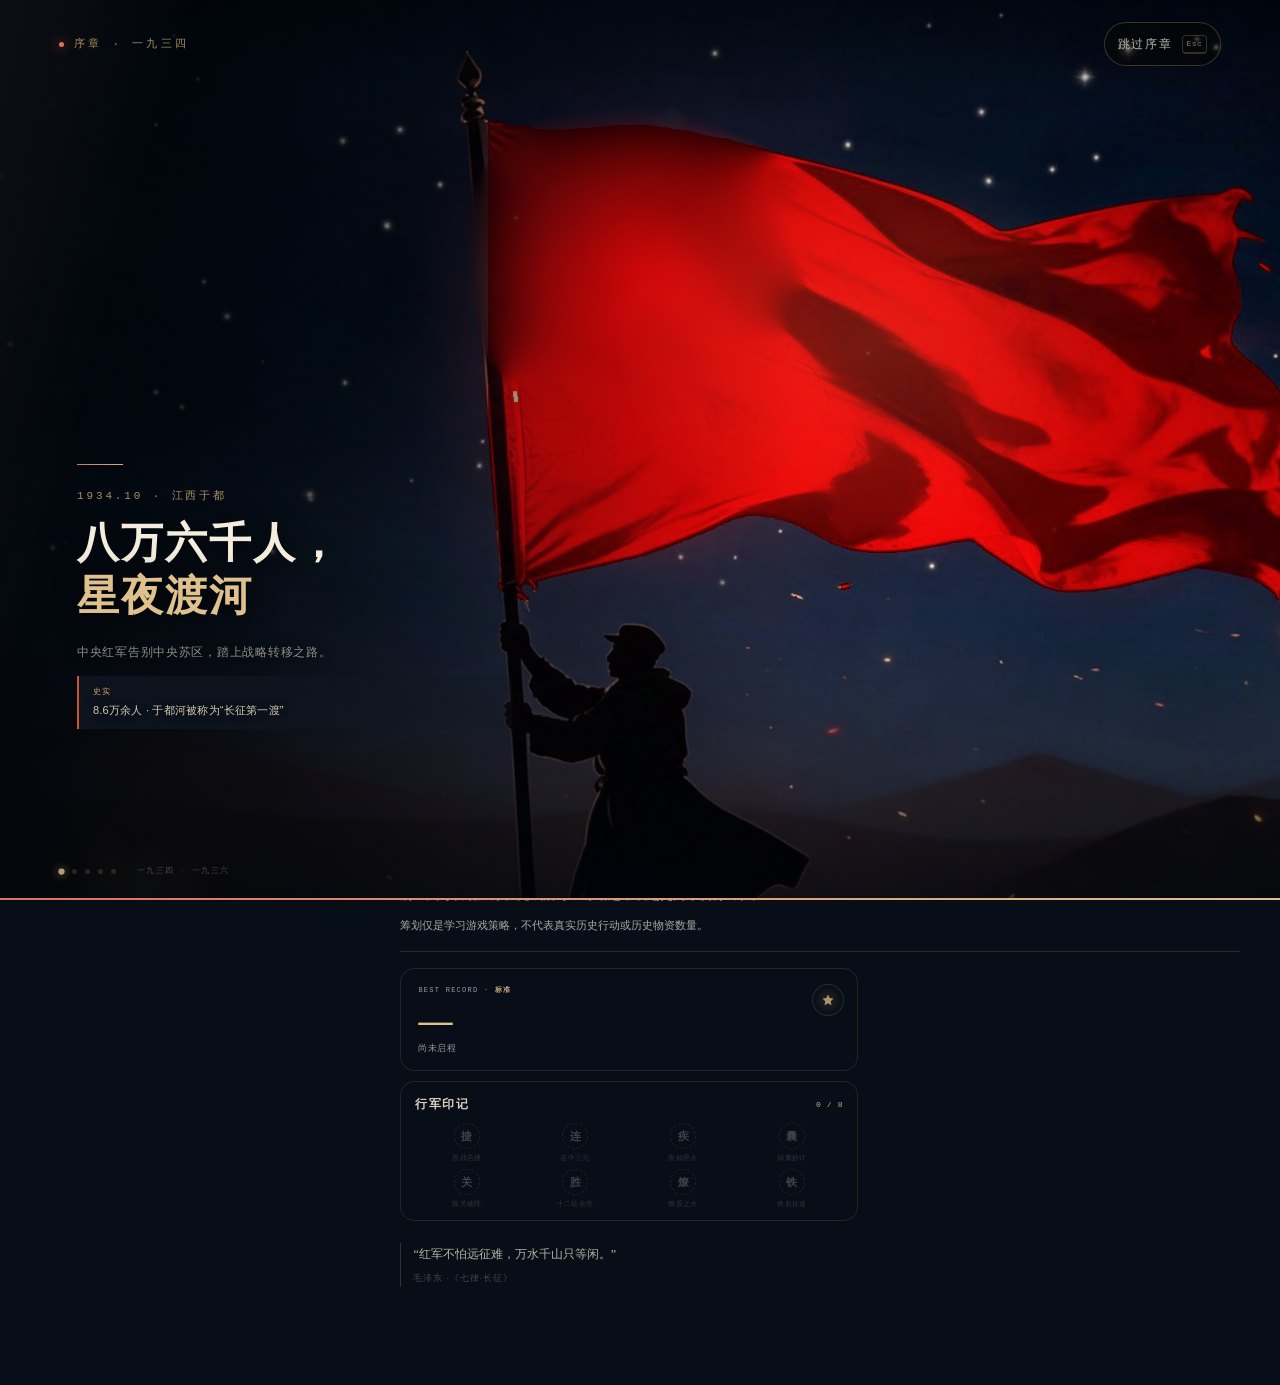
==== 415--main/index.html @ 65105efc "Add files via upload" ====
<!DOCTYPE html>
<html lang="zh-CN">
<head>
<meta charset="UTF-8">
<meta name="viewport" content="width=device-width, initial-scale=1, viewport-fit=cover">
<meta name="theme-color" content="#080e17">
<title>星火长征 · 重走长征路</title>
<meta name="description" content="纪念中国工农红军长征胜利九十周年：十二站星火问答，三种题型、五格星火、燎原时刻，支持手机与电脑。">
<link rel="icon" href="data:image/svg+xml,%3Csvg xmlns='http://www.w3.org/2000/svg' viewBox='0 0 64 64'%3E%3Crect width='64' height='64' rx='15' fill='%23070a10'/%3E%3Cpath d='M32 12l5.7 12 13.2 1.8-9.6 9.3 2.4 13.1L32 42l-11.7 6.2 2.4-13.1-9.6-9.3 13.2-1.8z' fill='%23e8c485'/%3E%3Ccircle cx='32' cy='32' r='3' fill='%23c94832'/%3E%3C/svg%3E">
<link rel="stylesheet" href="styles.css">
</head>
<body class="prologue-open">

<div class="bg" aria-hidden="true">
  <canvas id="bgStars"></canvas>
  <div class="bg-nebula"></div>
  <div class="bg-grid"></div>
  <div class="bg-grain"></div>
  <div class="bg-vignette"></div>
</div>

<!-- ============ 序章 ============ -->
<section class="prologue" id="prologue" role="dialog" aria-modal="true" aria-label="长征序章：一九三四年，中央红军踏上征途" tabindex="-1">
  <div class="pro-inner" id="proInner">
    <div class="pro-scene" id="proScene" aria-hidden="true">
      <svg class="pro-landscape" viewBox="0 0 1600 900" preserveAspectRatio="xMidYMax slice" aria-hidden="true" focusable="false">
        <defs>
          <linearGradient id="proSkyGrad" x1="0" y1="0" x2="0" y2="1">
            <stop offset="0" stop-color="#04060d"/>
            <stop offset=".42" stop-color="#080b12"/>
            <stop offset=".7" stop-color="#140c0c"/>
            <stop offset=".88" stop-color="#2b150d"/>
            <stop offset="1" stop-color="#3c1c0e"/>
          </linearGradient>
          <linearGradient id="proFarGrad" x1="0" y1="0" x2="0" y2="1">
            <stop offset="0" stop-color="#241613"/>
            <stop offset="1" stop-color="#0e0908"/>
          </linearGradient>
          <linearGradient id="proMidGrad" x1="0" y1="0" x2="0" y2="1">
            <stop offset="0" stop-color="#17100d"/>
            <stop offset="1" stop-color="#090605"/>
          </linearGradient>
          <linearGradient id="proNearGrad" x1="0" y1="0" x2="0" y2="1">
            <stop offset="0" stop-color="#070504"/>
            <stop offset="1" stop-color="#020202"/>
          </linearGradient>
          <radialGradient id="proRidgeGlow" cx="50%" cy="70%" r="56%">
            <stop offset="0" stop-color="#e98b4e" stop-opacity=".34"/>
            <stop offset=".5" stop-color="#b04d26" stop-opacity=".14"/>
            <stop offset="1" stop-color="#8f3518" stop-opacity="0"/>
          </radialGradient>
          <radialGradient id="proVillageGlow" cx="50%" cy="50%" r="50%">
            <stop offset="0" stop-color="#f0a260" stop-opacity=".3"/>
            <stop offset="1" stop-color="#e39b5c" stop-opacity="0"/>
          </radialGradient>
          <linearGradient id="proRiverGrad" x1="0" y1="0" x2="1" y2="0">
            <stop offset="0" stop-color="#d88a54" stop-opacity="0"/>
            <stop offset=".5" stop-color="#e9ab74" stop-opacity=".22"/>
            <stop offset="1" stop-color="#d88a54" stop-opacity="0"/>
          </linearGradient>
          <symbol id="proSoldier" viewBox="0 0 20 44">
            <circle cx="8.2" cy="5.2" r="3.2"/>
            <path d="M5.4 9h5.6l1.2 8.2-1.6 1.2-.3 4.8 3.2 9.4h-2.7l-3.1-8-2.9 8H2.3l3.1-9.6-.7-4.5-1.9-.8z"/>
            <path d="M11.2 16.8 17 5.4" fill="none" stroke="#040201" stroke-width="1.6" stroke-linecap="round"/>
            <path d="M16.7 6.3 18.8 2.5" fill="none" stroke="#040201" stroke-width="1.1" stroke-linecap="round"/>
            <path d="M4.6 10.4l6.4-.4" fill="none" stroke="#040201" stroke-width="1.3" opacity=".65"/>
          </symbol>
        </defs>
        <rect width="1600" height="900" fill="url(#proSkyGrad)"/>
        <ellipse cx="860" cy="606" rx="640" ry="210" fill="url(#proRidgeGlow)"/>
        <path d="M0 574l92-42 79 28 87-56 86 44 97-70 87 50 98-42 86 54 108-40 90 48 94-36 98 50 102-34 98 42 106-38 104 34 88-24v366H0Z" fill="url(#proFarGrad)" opacity=".86"/>
        <path d="M0 648c140-36 240-8 356-28 106-18 190 26 310 8 124-18 212 24 338 8 124-16 214 24 336 4 112-18 188 8 260-10v274H0Z" fill="url(#proMidGrad)"/>
        <ellipse cx="272" cy="666" rx="170" ry="64" fill="url(#proVillageGlow)"/>
        <g fill="#070403">
          <path d="M120 684v-34h44v34zM114 650l28-18 28 18z"/>
          <path d="M178 684v-26h34v26zM172 658l23-15 23 15z"/>
          <path d="M302 684v-40h30v40zM296 644l21-17 21 17z"/>
          <path d="M254 684v-46h18v46z"/>
          <path d="M246 638h34l-17-15z"/>
          <path d="M249 623h28l-14-13z"/>
          <path d="M253 610h20l-10-11z"/>
          <path d="M261 598v-12h3v12z"/>
        </g>
        <circle class="pro-lantern" cx="263" cy="666" r="1.7" fill="#e69055" opacity=".7"/>
        <g fill="none" stroke="#070403" stroke-width="2.4" stroke-linecap="round">
          <path d="M76 686v-48M76 654l-12-14M76 664l13-17M68 644l-7-8M84 641l9-8"/>
          <path d="M458 690v-40M458 664l-10-14M458 672l11-15"/>
          <path d="M104 692v-26M104 682l-9-10M104 686l8-11"/>
        </g>
        <path d="M0 764c168-36 296-8 452-26 166-20 296 14 452-8 160-22 310 14 466-10 110-18 180 0 230-12v192H0Z" fill="url(#proNearGrad)"/>
        <path d="M0 764c168-36 296-8 452-26 166-20 296 14 452-8 160-22 310 14 466-10 110-18 180 0 230-12" fill="none" stroke="rgba(214,138,86,.18)" stroke-width="1.6"/>
        <path d="M0 824c220-12 420 10 640-2s450 8 660-4 240-4 300-10v92H0Z" fill="url(#proRiverGrad)"/>
        <g class="pro-marchers" fill="#040201">
          <use href="#proSoldier" x="576" y="694" width="20" height="44"/>
          <use href="#proSoldier" x="600" y="695" width="20" height="44"/>
          <use href="#proSoldier" x="624" y="694" width="20" height="44"/>
          <use href="#proSoldier" x="648" y="696" width="20" height="44"/>
          <use href="#proSoldier" x="672" y="695" width="20" height="44"/>
          <use href="#proSoldier" x="696" y="698" width="20" height="44"/>
          <use href="#proSoldier" x="720" y="696" width="20" height="44"/>
          <use href="#proSoldier" x="744" y="699" width="20" height="44"/>
          <use href="#proSoldier" x="768" y="697" width="20" height="44"/>
        </g>
      </svg>
      <div class="pro-moon"></div>
      <div class="pro-milkyway"></div>
      <div class="pro-haze"></div>
      <svg class="extra-ridge" viewBox="0 0 1200 400" preserveAspectRatio="none" aria-hidden="true" style="position:absolute;inset:35% 0 0;width:100%;height:65%;pointer-events:none"><path d="M0 210L120 128 200 172 340 72 470 158 600 98 730 176 880 80 1020 164 1120 116 1200 190V400H0Z" fill="#18202a" opacity=".4"/><path d="M0 278L170 206 280 258 420 166 560 250 740 190 860 266 1050 198 1200 270V400H0Z" fill="#10151e" opacity=".55"/></svg><div class="pro-mist m1"></div>
      <div class="pro-mist m2"></div>
      <div class="pro-smoke s1"></div>
      <div class="pro-smoke s2"></div>
      <div class="pro-vignette"></div>
      <div class="pro-grain"></div>
    </div>

    <div class="pro-fires" aria-hidden="true">
      <div class="pro-blaze z1"></div>
      <div class="pro-blaze z2"></div>
      <div class="pro-blaze z3"></div>
    </div>

    <div class="pro-photo" aria-hidden="true">
      <div class="wind-motes">
        <i></i><i></i><i></i><i></i><i></i><i></i><i></i><i></i>
      </div>
    </div>

<div class="pro-hero cinema-hero" aria-hidden="true">
<svg id="cinemaHero" viewBox="0 0 700 600" preserveAspectRatio="xMidYMid meet" focusable="false" aria-hidden="true">
<defs>
 <linearGradient id="cinemaUniform" x1="0" x2="1"><stop stop-color="#080e16"/><stop offset=".7" stop-color="#131d26"/><stop offset="1" stop-color="#384039"/></linearGradient>
 <linearGradient id="cinemaRim" x1="0" x2="1"><stop stop-color="#685339" stop-opacity=".12"/><stop offset=".85" stop-color="#c59a60" stop-opacity=".65"/><stop offset="1" stop-color="#edd19a" stop-opacity=".85"/></linearGradient>
 <radialGradient id="cinemaBacklight"><stop stop-color="#c88e49" stop-opacity=".23"/><stop offset=".4" stop-color="#ad763f" stop-opacity=".09"/><stop offset="1" stop-color="#bc864d" stop-opacity="0"/></radialGradient>
 <linearGradient id="cinemaRock" x1="0" y1="0" x2="0" y2="1"><stop stop-color="#202327"/><stop offset="1" stop-color="#060b12"/></linearGradient>
</defs>
<ellipse class="cinema-light" cx="255" cy="273" rx="300" ry="270" fill="url(#cinemaBacklight)"/>
<!-- The rocky ledge and upward-facing profile establish a low camera angle. -->
<path d="M0 578 52 553 95 550 128 532 178 536 224 547 274 542 343 565 480 600H0Z" fill="url(#cinemaRock)"/>
<path d="M52 553 95 550 128 532 178 536 224 547 274 542" stroke="#b38b56" stroke-opacity=".25" fill="none"/>
<g class="hero-figure" fill="url(#cinemaUniform)" stroke="url(#cinemaRim)" stroke-width="1.25" stroke-linejoin="round">
 <!-- Bent, separate legs with gaiters and grounded boots. -->
 <path d="M133 370 170 372 162 422 145 479 143 527 115 535 111 526 119 477 128 420Z"/>
 <path d="M162 372 188 369 197 426 220 483 231 528 207 538 196 531 190 487 165 437 151 416Z"/>
 <path d="M115 523 143 520 146 535 132 541 104 540 101 534Z" fill="#080e14"/>
 <path d="M206 525 231 522 235 531 254 536 255 544 216 545 200 536Z" fill="#080e14"/>
 <!-- Tunic, belt, shoulder and a compact marching pack. -->
 <path d="M113 281 100 293 101 352 119 365 128 316Z" fill="#101923"/>
 <path d="M143 265 162 266 180 278 185 322 192 377 169 387 126 380 123 333 121 292Z"/>
 <path d="M127 353 184 352 187 363 128 366Z" fill="#372e25"/>
 <path d="M153 352h10v12h-10z" fill="#7d6848" stroke="none"/>
 <path d="M133 288 169 348M137 286 173 346" stroke="#716348" stroke-opacity=".5" stroke-width="2"/>
 <path d="M133 311h14v17h-14M167 307h12v17h-12" fill="none" stroke="#697064" stroke-opacity=".25"/>
 <!-- Neck and angular side-profile, not a circular head. -->
 <path d="M144 249 144 269 157 278 169 265 165 248Z"/>
 <path d="M139 226 146 214 163 214 175 225 174 235 180 241 173 245 172 254 161 260 148 252 140 240Z"/>
 <path d="M150 234 154 230 155 238M168 230h4" fill="none" stroke="#b1966b" stroke-opacity=".45"/>
 <!-- Recognisable military cap, broad brim and fabric crown. -->
 <path d="M136 224 138 212 146 204 166 207 175 217 174 224Z"/>
 <path d="M137 222 172 220 184 224 180 229 151 228 137 230Z" fill="#1c252b"/>
 <path d="m153 211 1.2 2.3 2.6.4-1.9 1.8.5 2.6-2.4-1.2-2.3 1.2.4-2.6-1.8-1.8 2.5-.4z" fill="#85372a" stroke="none"/>
 <!-- Raised upper arm and forearm end exactly at the pole x=207. -->
 <path d="M165 278 178 270 187 249 197 222 210 226 204 258 187 296 176 302Z"/>
 <path d="M194 224 196 214 202 210 211 211 215 216 213 227 205 231Z" fill="#32392f"/>
 <!-- Lower supporting hand also encloses the same solid pole. -->
 <path d="M129 285 117 298 130 329 165 339 204 318 200 306 164 319 144 307 139 291Z"/>
 <path d="M198 307 202 300 210 299 216 304 214 314 206 321 200 319Z" fill="#32392f"/>
 <path d="M139 384 155 384M172 386 182 381M120 482 143 487M193 486 219 479" fill="none" stroke="#9c926e" stroke-opacity=".3"/>
</g>
<g class="hero-pole"><path d="M207 43V546" stroke="#171e21" stroke-width="7" stroke-linecap="round"/><path d="M209 44V546" stroke="#c5a06a" stroke-opacity=".65" stroke-width="1.7"/><path d="m207 28-4 15h8Z" fill="#ad9062"/></g>
<!-- Fingers in front of pole guarantee the grip remains connected throughout. -->
<path d="M203 216h9m-9 5h9m-8 84h9m-10 5h9" stroke="#a5926d" stroke-opacity=".65" stroke-width="2.5" stroke-linecap="round"/>
<g class="hero-flag" id="cinemaCloth"></g>
<path id="cinemaFlagEdge" fill="none" stroke="#eac08b" stroke-opacity=".5" stroke-width="1"/>
</svg>
<div class="hero-embers"><i></i><i></i><i></i><i></i></div>
</div>

    <canvas class="pro-stars-canvas" id="proStars" aria-hidden="true"></canvas>

    <svg class="pro-constellation" id="proConstellation" viewBox="0 0 1000 620" preserveAspectRatio="xMidYMid slice" aria-hidden="true" focusable="false">
      <defs>
        <radialGradient id="pcNodeGlow">
          <stop offset="0" stop-color="#fff4d6" stop-opacity=".95"/>
          <stop offset=".35" stop-color="#f1cd8d" stop-opacity=".45"/>
          <stop offset="1" stop-color="#e8c485" stop-opacity="0"/>
        </radialGradient>
        <filter id="pcSoft" x="-120%" y="-120%" width="340%" height="340%">
          <feGaussianBlur stdDeviation="2.2"/>
        </filter>
      </defs>
      <path class="pc-route" id="pcRoute" d="M92 548C188 512 236 456 318 424S466 372 534 318 668 258 742 208 870 138 934 84"/>
      <g class="pc-nodes" id="pcNodes"></g>
      <g class="pc-big" id="pcBig">
        <circle cx="934" cy="84" r="17" fill="url(#pcNodeGlow)" filter="url(#pcSoft)"/>
        <circle cx="934" cy="84" r="3.4" fill="#fff4d6"/>
        <path d="M934 65v8M934 95v8M915 84h8M945 84h8" stroke="#f6dfa9" stroke-width="1" opacity=".8"/>
      </g>
    </svg>

    <div class="pro-ui">
      <header class="pro-top">
        <p class="pro-label"><i></i>序章 · 一九三四</p>
        <button class="pro-skip" id="introSkip" type="button">跳过序章 <kbd>Esc</kbd></button>
      </header>

      <div class="pro-captions" aria-live="polite">
        <article class="pro-card" data-pro-card="0" aria-hidden="true">
          <p class="pro-kicker">1934.10 · 江西于都</p>
          <h2 class="pro-title">八万六千人，<br><em>星夜渡河</em></h2>
          <p class="pro-sub">中央红军告别中央苏区，踏上战略转移之路。</p>
          <p class="pro-fact"><b>史实</b>8.6万余人 · 于都河被称为“长征第一渡”</p>
        </article>
        <article class="pro-card" data-pro-card="1" aria-hidden="true">
          <p class="pro-kicker">1934.11—12 · 广西湘江</p>
          <h2 class="pro-title">血战湘江，<br><em>最沉重的一页</em></h2>
          <p class="pro-sub">红军以巨大牺牲掩护中央纵队渡江，人数锐减。</p>
          <p class="pro-fact"><b>史实</b>中央红军由8.6万余人减至3万余人 · 长征中最惨烈一战</p>
        </article>
        <article class="pro-card" data-pro-card="2" aria-hidden="true">
          <p class="pro-kicker">1935.01 · 贵州遵义</p>
          <h2 class="pro-title">一场会议，<br><em>扭转航向</em></h2>
          <p class="pro-sub">遵义会议在危急关头挽救了党、挽救了红军、挽救了中国革命。</p>
          <p class="pro-fact"><b>史实</b>1935.1.15—17 · 生死攸关的转折点 · 独立自主解决路线问题</p>
        </article>
        <article class="pro-card" data-pro-card="3" aria-hidden="true">
          <p class="pro-kicker">1935.05 · 金沙江—大渡河</p>
          <h2 class="pro-title">七条小船，<br><em>十三根铁索</em></h2>
          <p class="pro-sub">巧渡金沙江、飞夺泸定桥，红军在绝境中打开北上通道。</p>
          <p class="pro-fact"><b>史实</b>7条小船9天9夜 · 22名勇士攀13根铁索夺桥</p>
        </article>
        <article class="pro-card" data-pro-card="4" aria-hidden="true">
          <p class="pro-kicker">1935.06—1936.10 · 雪山草地—会宁</p>
          <h2 class="pro-title">以双脚，<br><em>丈量信仰</em></h2>
          <p class="pro-sub">翻雪山、过草地、突破腊子口，三大主力最终会师。</p>
          <p class="pro-fact"><b>史实</b>夹金山 · 松潘草地 · 1936.10 会宁会师 · 二万五千里</p>
        </article>
      </div>

      <div class="pro-final" data-pro-final aria-hidden="true">
        <div class="pro-final-inner">
          <span class="pro-epic-star" aria-hidden="true">
            <svg viewBox="0 0 24 24"><path d="M12 2.6l2.8 6 6.5.9-4.7 4.6 1.1 6.5-5.7-3-5.7 3 1.1-6.5L2.7 9.5l6.5-.9z"/></svg>
          </span>
          <p class="pro-kicker">THE LONG MARCH · 1934—1936</p>
          <h2 class="pro-epic">长征</h2>
          <p class="pro-epic-sub">二万五千里 · 星火不灭</p>
          <div class="pro-epic-facts" aria-label="长征关键史实">
            <span><b>1934.10</b>于都出发 · 长征第一渡</span>
            <span><b>1935.01</b>遵义会议 · 生死攸关的转折点</span>
            <span><b>1936.10</b>会宁会师 · 三大主力胜利会师</span>
          </div>
          <p class="pro-epic-note">纵横十余省 · 翻越雪山草地 · 行程约二万五千里</p>
          <button class="pro-enter" id="proEnter" type="button">
            由此启程
            <svg viewBox="0 0 24 24" aria-hidden="true"><path d="M5 12h13M12.5 6l6 6-6 6"/></svg>
          </button>
          <p class="pro-auto" id="proAuto">稍候，自动启程</p>
        </div>
      </div>

      <div class="pro-bottom">
        <div class="pro-acts" aria-hidden="true">
          <i data-act-dot="0"></i><i data-act-dot="1"></i><i data-act-dot="2"></i><i data-act-dot="3"></i><i data-act-dot="4"></i>
          <span>一九三四 · 一九三六</span>
        </div>
        <p class="pro-hint" id="proHint">
          <svg viewBox="0 0 24 24" aria-hidden="true"><path d="M4 9v6h4l5 4V5L8 9H4z"/><path d="M16.5 8.5a5 5 0 010 7"/></svg>
          <span>轻触画面 · 开启声效</span>
        </p>
      </div>
    </div>
    <div class="pro-progress" aria-hidden="true"><i id="proProgressBar"></i></div>
  </div>
  <div class="pro-edge" aria-hidden="true"></div>
  <canvas class="pro-reveal-canvas" id="proReveal" aria-hidden="true"></canvas>
</section>

<!-- ============ 顶栏 ============ -->
<header class="topbar" id="topbar">
  <div class="topbar-inner">
    <div class="brand" aria-label="星火长征">
      <span class="brand-mark" aria-hidden="true">
        <svg viewBox="0 0 24 24"><path d="M12 2.5l2.9 6.1 6.6.9-4.8 4.7 1.2 6.6-5.9-3.1-5.9 3.1 1.2-6.6L2.5 9.5l6.6-.9L12 2.5z"/></svg>
      </span>
      <span class="brand-text"><b>星火长征</b><i>THE LONG MARCH</i></span>
    </div>
    <div class="top-actions">
      <span class="anniversary">1936 — 2026 · 长征胜利 90 周年</span>
      <span class="mode-chip" id="modeChip" hidden>标准</span>
      <button class="icon-btn" id="helpBtn" type="button" aria-label="玩法说明" title="玩法说明">
        <svg viewBox="0 0 24 24" aria-hidden="true"><circle cx="12" cy="12" r="9"/><path d="M9.4 9.2a2.7 2.7 0 015.2.8c0 1.8-2.6 2.1-2.6 3.7"/><path d="M12 17.2v.1"/></svg>
        <span class="btn-label">玩法</span>
      </button>
      <button class="icon-btn" id="soundToggle" type="button" aria-pressed="true" aria-label="关闭音效" title="关闭音效">
        <svg class="icon-sound-on" viewBox="0 0 24 24" aria-hidden="true"><path d="M4 9v6h4l5 4V5L8 9H4z"/><path d="M16.5 8.5a5 5 0 010 7"/><path d="M18.8 6.2a8.5 8.5 0 010 11.6"/></svg>
        <svg class="icon-sound-off" viewBox="0 0 24 24" aria-hidden="true"><path d="M4 9v6h4l5 4V5L8 9H4z"/><path d="M16.5 9l5 6M21.5 9l-5 6"/></svg>
        <span class="btn-label">音效</span>
      </button>
      <button class="icon-btn" id="routeToggle" type="button" aria-controls="journeyPanel" aria-expanded="false" aria-label="查看长征路线" title="查看长征路线">
        <svg viewBox="0 0 24 24" aria-hidden="true"><path d="M3 6l6-2 6 2 6-2v14l-6 2-6-2-6 2V6z"/><path d="M9 4v14M15 6v14"/></svg>
        <span class="btn-label">路线</span>
      </button>
    </div>
  </div>
</header>

<!-- ============ 主体 ============ -->
<main class="app">
  <aside class="journey" id="journeyPanel" aria-label="长征路线图">
    <button class="journey-close" id="routeClose" type="button" aria-label="关闭路线图">
      <svg viewBox="0 0 24 24" aria-hidden="true"><path d="M6 6l12 12M18 6L6 18"/></svg>
    </button>
    <div class="journey-head">
      <p class="kicker">THE LONG MARCH · 1934—1936</p>
      <h2>征途十二站</h2>
      <p class="journey-desc">于都 → 会宁 · 二万五千里</p>
    </div>
    <div class="map-frame" id="mapFrame">
      <div class="map-svg" id="routeMap" role="group" aria-label="长征路线示意图：从江西于都出发，经湘江、遵义、赤水、金沙江、泸定桥、夹金山、草地、腊子口、吴起镇，到会宁会师，最终星火相传。"></div>
      <div class="map-stamp" aria-hidden="true"><b>长征</b><small>1934—1936</small></div>
      <p class="map-tip">轻触星站 · 查看行军手记</p>
    </div>
    <div class="journey-status">
      <div class="status-row">
        <span class="status-beacon" aria-hidden="true"></span>
        <p id="journeyStatusText" aria-live="polite">等待出发 · 十二站征途</p>
      </div>
      <div class="legend" aria-hidden="true">
        <span><i class="lg-done"></i>已抵达</span>
        <span><i class="lg-current"></i>正在此地</span>
        <span><i class="lg-wait"></i>待出发</span>
      </div>
      <blockquote class="journey-quote">红军不怕远征难，<br>万水千山只等闲。</blockquote>
    </div>
  </aside>
  <button class="backdrop" id="backdrop" type="button" aria-label="关闭路线图" tabindex="-1"></button>

  <section class="stage-area" id="stageArea">
    <!-- 开始页 -->
    <section class="screen start-screen" id="startScreen" aria-labelledby="gameTitle">
      <svg class="hero-chart" viewBox="0 0 900 460" aria-hidden="true" focusable="false">
        <g class="hc-dots">
          <circle cx="80" cy="92" r="1.4"/><circle cx="164" cy="48" r="1"/><circle cx="238" cy="138" r="1.2"/>
          <circle cx="328" cy="60" r="1.5"/><circle cx="408" cy="122" r="1"/><circle cx="492" cy="38" r="1.2"/>
          <circle cx="586" cy="108" r="1.5"/><circle cx="676" cy="56" r="1"/><circle cx="760" cy="132" r="1.2"/>
          <circle cx="840" cy="72" r="1.4"/><circle cx="118" cy="212" r="1"/><circle cx="286" cy="252" r="1.2"/>
          <circle cx="468" cy="216" r="1"/><circle cx="648" cy="262" r="1.2"/><circle cx="812" cy="218" r="1"/>
        </g>
        <g class="hc-lines">
          <path d="M80 92 164 48 238 138 328 60 408 122 492 38"/>
          <path d="M586 108 676 56 760 132 840 72"/>
          <circle cx="492" cy="38" r="3"/>
        </g>
      </svg>
      <div class="hero-mark" aria-hidden="true">90</div>
      <p class="eyebrow">
        <svg viewBox="0 0 24 24" aria-hidden="true"><path d="M12 2.5l2.9 6.1 6.6.9-4.8 4.7 1.2 6.6-5.9-3.1-5.9 3.1 1.2-6.6L2.5 9.5l6.6-.9L12 2.5z"/></svg>
        纪念中国工农红军长征胜利九十周年
        <span class="eyebrow-line" aria-hidden="true"></span>
      </p>
      <h1 class="hero-title" id="gameTitle"><span>重走</span><em>长征</em><span>路</span></h1>
      <p class="hero-sub">十二站星火问答，重走二万五千里</p>
      <p class="hero-copy">从于都河畔的星夜，到会宁城下的会师。三种题型、五格星火、<span class="nowrap">四道险关</span>——这一次，不只是答题，而是沿着长征的路，点亮一张星图。</p>

      <div class="start-stats" aria-label="游戏信息">
        <div><strong>12</strong><span>星站</span></div>
        <div><strong>4</strong><span>险关</span></div>
        <div><strong>3</strong><span>题型</span></div>
        <div><strong>8</strong><span>印记</span></div>
      </div>

      <div class="start-grid">
        <div class="launch-panel">
          <div class="panel-head">
            <span>选择行军难度</span>
            <small>DIFFICULTY</small>
          </div>
          <div class="modes" id="modeSelect" role="radiogroup" aria-label="行军难度">
            <button class="mode-card" type="button" data-mode="easy" role="radio" aria-checked="false">
              <span class="mode-dot" aria-hidden="true"></span>
              <b>轻装</b>
              <small>30″ / 从容识途</small>
            </button>
            <button class="mode-card" type="button" data-mode="normal" role="radio" aria-checked="false">
              <span class="mode-dot" aria-hidden="true"></span>
              <b>标准</b>
              <small>25″ / 风雨兼程</small>
            </button>
            <button class="mode-card" type="button" data-mode="hard" role="radio" aria-checked="false">
              <span class="mode-dot" aria-hidden="true"></span>
              <b>铁血</b>
              <small>19″ / 向死而生</small>
            </button>
          </div>
          <p class="mode-note" id="modeNote">标准 · 25 秒作答 · 积分 ×1.0</p>

          <div class="hero-actions">
            <button class="btn btn-primary btn-start" id="startBtn" type="button">
              <span>踏上征途</span>
              <svg viewBox="0 0 24 24" aria-hidden="true"><path d="M5 12h14M13 6l6 6-6 6"/></svg>
            </button>
            <button class="btn btn-ghost" id="previewBtn" type="button">
              <svg viewBox="0 0 24 24" aria-hidden="true"><path d="M3 6l6-2 6 2 6-2v14l-6 2-6-2-6 2V6z"/><path d="M9 4v14M15 6v14"/></svg>
              先看路线
            </button>
          </div>
          <p class="start-note"><kbd>1</kbd>—<kbd>4</kbd> 作答 · <kbd>Q</kbd><kbd>W</kbd><kbd>E</kbd> 锦囊 · <kbd>R</kbd> 燎原 · 险关军功 ×1.5</p>
        </div>

        <div class="start-side">
          <div class="best-card">
            <span class="best-kicker">BEST RECORD · <b id="bestModeLabel">标准</b></span>
            <strong id="bestScoreText">—</strong>
            <small id="bestNote">尚未启程</small>
            <span class="best-star" aria-hidden="true">
              <svg viewBox="0 0 24 24"><path d="M12 2.5l2.9 6.1 6.6.9-4.8 4.7 1.2 6.6-5.9-3.1-5.9 3.1 1.2-6.6L2.5 9.5l6.6-.9L12 2.5z"/></svg>
            </span>
          </div>
          <div class="marks-card">
            <div class="marks-head"><span>行军印记</span><b id="marksCount">0 / 8</b></div>
            <div class="marks-row" id="startMarks" aria-label="行军印记收藏"></div>
          </div>
        </div>
      </div>

      <blockquote class="hero-quote">
        “红军不怕远征难，万水千山只等闲。”
        <cite>毛泽东 ·《七律·长征》</cite>
      </blockquote>
    </section>

    <!-- 答题页 -->
    <section class="screen game-screen" id="gameScreen" aria-labelledby="questionText" hidden>
      <div class="game-top">
        <div class="station-head">
          <p class="hud-kicker">第 <b id="hudStationNo">01</b> 站 <span>/ 共 12 站</span></p>
          <h2 id="hudStationName">于都出发</h2>
          <p class="hud-meta" id="hudStationMeta">1934.10 · 江西·于都</p>
        </div>
        <div class="game-meters">
          <div class="score-meter">
            <span>行军积分</span>
            <strong id="scoreValue">0</strong>
            <em class="score-float" id="scoreFloat" aria-hidden="true"></em>
          </div>
        </div>
      </div>

      <div class="timer-dock" id="timerDock">
        <div class="countdown" id="timeRing" role="timer" aria-label="本题剩余时间">
          <div class="countdown-clock">
            <svg viewBox="0 0 48 48" aria-hidden="true">
              <circle class="ring-bg" cx="24" cy="24" r="20.5"/>
              <circle class="ring-fill" id="ringFill" cx="24" cy="24" r="20.5"/>
            </svg>
            <b><span id="timeLabel">25</span><small>秒</small></b>
          </div>
          <div class="countdown-main">
            <div class="countdown-head">
              <span class="countdown-state" id="timeState">从容作答</span>
              <span class="countdown-label">本题倒计时</span>
            </div>
            <div class="countdown-track" aria-hidden="true"><i id="timeFill"></i></div>
          </div>
        </div>

        <div class="journey-rail" id="journeyRail" aria-hidden="true"></div>
      </div>

      <div class="spark-bar">
        <div class="spark-left">
          <span class="spark-title">星火</span>
          <div class="spark-pips" id="sparkPips" aria-hidden="true"></div>
          <span class="combo-text" id="comboText">连捷 ×0</span>
        </div>
        <div class="spark-right">
          <span class="blaze-active" id="blazeActive" hidden>燎原 · 本题积分 ×2</span>
          <button class="blaze-btn" id="blazeBtn" type="button" disabled aria-label="燎原：本题积分翻倍，并延长 10 秒">
            <svg viewBox="0 0 24 24" aria-hidden="true"><path d="M12 2.8c.4 4.2-3.7 5.7-3.7 9.4a3.7 3.7 0 007.4 0c0-1.7-.8-3.2-2-4.6-.2 1.5-1 2.4-2 2.8.6-2.7-.2-5.3.3-7.6z"/></svg>
            燎原
          </button>
        </div>
      </div>

      <div class="question-card" id="questionCard">
        <span class="key-watermark" aria-hidden="true">险</span>
        <div class="card-top">
          <div class="card-tags">
            <span class="station-pill">
              <svg viewBox="0 0 24 24" aria-hidden="true"><path d="M12 2.5l2.9 6.1 6.6.9-4.8 4.7 1.2 6.6-5.9-3.1-5.9 3.1 1.2-6.6L2.5 9.5l6.6-.9L12 2.5z"/></svg>
              <span id="cardStationName">于都出发</span>
            </span>
            <span class="type-tag" id="typeTag">单选</span>
            <span class="key-tag" id="keyTag" hidden>险关 ×1.5</span>
          </div>
          <span class="card-index" id="cardIndex">01 / 12</span>
        </div>
        <p class="stage-intro" id="stageIntro"></p>
        <h3 class="question-text" id="questionText" tabindex="-1"></h3>

        <div class="tool-strip" id="toolStrip" role="group" aria-label="行军锦囊，每局各可使用一次">
          <span class="tool-label" aria-hidden="true">
            <svg viewBox="0 0 24 24"><path d="M6 4h9a3 3 0 013 3v13H8a2 2 0 01-2-2V4z"/><path d="M9 8h6M9 12h5"/></svg>
            锦囊
          </span>
          <button class="tool-btn" id="toolEye" type="button" data-tool="eye" aria-label="火眼，排除两个错误选项，剩余一次" title="火眼（Q）">
            <span class="tool-ico" aria-hidden="true"><svg viewBox="0 0 24 24"><path d="M2.5 12s3.5-6 9.5-6 9.5 6 9.5 6-3.5 6-9.5 6-9.5-6-9.5-6z"/><circle cx="12" cy="12" r="2.6"/></svg></span>
            <span class="tool-copy"><b>火眼</b><small>排除两项</small></span>
            <span class="tool-count" aria-hidden="true">1</span>
          </button>
          <button class="tool-btn" id="toolTime" type="button" data-tool="time" aria-label="疾行，延长十秒，剩余一次" title="疾行（W）">
            <span class="tool-ico" aria-hidden="true"><svg viewBox="0 0 24 24"><circle cx="12" cy="12" r="8"/><path d="M12 7.5v5l3.2 1.8"/><path d="M19 3.5v4M17 5.5h4"/></svg></span>
            <span class="tool-copy"><b>疾行</b><small>+10 秒</small></span>
            <span class="tool-count" aria-hidden="true">1</span>
          </button>
          <button class="tool-btn" id="toolHint" type="button" data-tool="hint" aria-label="参谋，给出线索，剩余一次" title="参谋（E）">
            <span class="tool-ico" aria-hidden="true"><svg viewBox="0 0 24 24"><path d="M5 4h14v16l-7-4-7 4V4z"/><path d="M9 8h6M9 12h4"/></svg></span>
            <span class="tool-copy"><b>参谋</b><small>一条线索</small></span>
            <span class="tool-count" aria-hidden="true">1</span>
          </button>
        </div>

        <div class="hint-box" id="hintBox" hidden>
          <b>参谋提示</b>
          <p id="hintText"></p>
        </div>

        <div class="challenge" id="challenge"></div>

        <div class="feedback" id="feedback" aria-live="polite" hidden>
          <div class="feedback-head">
            <span class="feedback-badge" id="feedbackBadge">回答正确</span>
            <span class="feedback-points" id="feedbackPoints"></span>
          </div>
          <p class="answer-line" id="answerLine"></p>
          <div class="source-card" id="sourceCard" hidden>
            <div class="source-card-art" id="sourceCardArt" aria-hidden="true"></div>
            <div class="source-card-head">
              <span class="source-card-kicker" id="sourceCardKicker">史料卡</span>
              <span class="source-card-date" id="sourceCardDate"></span>
            </div>
            <h4 id="sourceCardTitle"></h4>
            <ul id="sourceCardFacts"></ul>
            <p class="source-card-source" id="sourceCardSource"></p>
            <span class="source-card-seal" aria-hidden="true">史料</span>
          </div>
          <div class="feedback-body">
            <span class="feedback-label">史实注脚</span>
            <p id="explanation"></p>
          </div>
        </div>

        <div class="card-foot">
          <p class="keyboard-hint" id="keyboardHint">按 1—4 作答 · Q/W/E 锦囊 · R 燎原</p>
          <button class="btn btn-primary btn-next" id="nextBtn" type="button" hidden>
            <span id="nextLabel">前往下一站</span>
            <svg viewBox="0 0 24 24" aria-hidden="true"><path d="M5 12h14M13 6l6 6-6 6"/></svg>
          </button>
        </div>
      </div>
      <p class="game-foot-note">历史不是标准答案，而是我们共同走过的路。</p>
    </section>

    <!-- 结算页 -->
    <section class="screen result-screen" id="resultScreen" aria-labelledby="resultTitle" hidden>
      <div class="result-head">
        <p class="eyebrow">
          <svg viewBox="0 0 24 24" aria-hidden="true"><path d="M12 2.5l2.9 6.1 6.6.9-4.8 4.7 1.2 6.6-5.9-3.1-5.9 3.1 1.2-6.6L2.5 9.5l6.6-.9L12 2.5z"/></svg>
          THE JOURNEY COMPLETE
          <span class="eyebrow-line" aria-hidden="true"></span>
        </p>
        <h2 id="resultTitle" tabindex="-1">胜利会师</h2>
        <p class="result-sub" id="resultSub">十二站，二万五千里，你已抵达。</p>
      </div>

      <div class="cert">
        <span class="cert-corner tl" aria-hidden="true"></span>
        <span class="cert-corner tr" aria-hidden="true"></span>
        <span class="cert-corner bl" aria-hidden="true"></span>
        <span class="cert-corner br" aria-hidden="true"></span>
        <div class="cert-inner">
          <div class="result-top">
            <div class="seal" aria-hidden="true"><div class="seal-grid" id="rankSeal">长征先锋</div></div>
            <div class="rank-info">
              <span class="rank-kicker">本次军衔 · <b id="rankMode">标准</b></span>
              <h3 id="rankTitle">长征先锋</h3>
              <p id="rankLine"></p>
            </div>
            <div class="score-big">
              <span>行军积分</span>
              <strong id="finalScore">0</strong>
              <small id="bestNoteResult"></small>
            </div>
          </div>

          <div class="result-route" id="resultRoute" role="img" aria-label="十二站答题结果"></div>
          <div class="result-route-ends" aria-hidden="true"><span>于都 · 1934</span><span>会宁 · 1936</span></div>

          <div class="result-stats">
            <div><strong id="statCorrect">0 / 12</strong><span>答对题数</span></div>
            <div><strong id="statAccuracy">0%</strong><span>正确率</span></div>
            <div><strong id="statStreak">×0</strong><span>最高连捷</span></div>
            <div><strong id="statKey">0 / 4</strong><span>险关通过</span></div>
          </div>

          <div class="result-marks" id="resultMarks" hidden>
            <p class="result-marks-title">新得行军印记</p>
            <div class="result-marks-row" id="resultMarksRow"></div>
          </div>

          <div class="result-actions">
            <button class="btn btn-primary" id="retryBtn" type="button">
              再走一次
              <svg viewBox="0 0 24 24" aria-hidden="true"><path d="M5 12h14M13 6l6 6-6 6"/></svg>
            </button>
            <button class="btn btn-ghost" id="shareBtn" type="button">
              <svg viewBox="0 0 24 24" aria-hidden="true"><path d="M12 16V4M7 9l5-5 5 5"/><path d="M5 14v5h14v-5"/></svg>
              分享战绩
            </button>
          </div>

          <button class="review-toggle" id="reviewToggle" type="button" aria-expanded="false">
            <span id="reviewToggleText">查看错题</span>
            <svg viewBox="0 0 24 24" aria-hidden="true"><path d="M6 9l6 6 6-6"/></svg>
          </button>
          <div class="review-list" id="reviewList" hidden></div>
          <p class="perfect-note" id="perfectNote" hidden>十二站全部答对，星火长明。</p>

          <p class="source-note">史实参考：中共中央党史和文献研究院等公开资料 · 本游戏为学习辅助</p>
          <button class="home-link" id="homeBtn" type="button">返回起点</button>
        </div>
      </div>
    </section>
  </section>
</main>

<!-- ============ 行军手记 ============ -->
<div class="dossier" id="dossier" hidden>
  <button class="dossier-backdrop" id="dossierBackdrop" type="button" aria-label="关闭行军手记"></button>
  <article class="dossier-panel" role="dialog" aria-modal="true" aria-labelledby="dossierTitle">
    <button class="dossier-close" id="dossierClose" type="button" aria-label="关闭行军手记">
      <svg viewBox="0 0 24 24" aria-hidden="true"><path d="M6 6l12 12M18 6L6 18"/></svg>
    </button>
    <span class="dossier-big-index" id="dossierIndex" aria-hidden="true">03</span>
    <p class="kicker">STATION DOSSIER · 行军手记</p>
    <h2 id="dossierTitle">遵义会议</h2>
    <p class="dossier-meta" id="dossierMeta">1935.01 · 贵州·遵义</p>
    <p class="dossier-intro" id="dossierIntro"></p>
    <div class="dossier-note" id="dossierNote"></div>
    <div class="dossier-foot">
      <span class="dossier-status" id="dossierStatus">尚未抵达</span>
      <span class="dossier-seal" aria-hidden="true">星火</span>
    </div>
  </article>
</div>

<!-- ============ 险关预告 ============ -->
<div class="briefing" id="briefing" hidden>
  <div class="briefing-backdrop"></div>
  <div class="briefing-panel" role="dialog" aria-modal="true" aria-labelledby="briefingTitle">
    <div class="briefing-orbit" aria-hidden="true"><i></i><i></i><i></i></div>
    <p class="kicker">KEY PASSAGE · 险关</p>
    <p class="briefing-no" id="briefingNo">第 03 站</p>
    <h2 id="briefingTitle">遵义会议</h2>
    <p class="briefing-meta" id="briefingMeta">1935.01 · 贵州·遵义</p>
    <p class="briefing-intro" id="briefingIntro"></p>
    <p class="briefing-rule">限时更紧 · 军功 ×1.5</p>
    <button class="btn btn-primary" id="briefingEnter" type="button">迎战险关</button>
    <p class="briefing-hint">按 Enter 进入</p>
  </div>
</div>

<!-- ============ 玩法说明 ============ -->
<div class="help" id="help" hidden>
  <button class="help-backdrop" id="helpBackdrop" type="button" aria-label="关闭玩法说明"></button>
  <div class="help-panel" role="dialog" aria-modal="true" aria-labelledby="helpTitle">
    <button class="help-close" id="helpClose" type="button" aria-label="关闭玩法说明">
      <svg viewBox="0 0 24 24" aria-hidden="true"><path d="M6 6l12 12M18 6L6 18"/></svg>
    </button>
    <p class="kicker">FIELD MANUAL · 行军手册</p>
    <h2 id="helpTitle">如何走完这一程</h2>
    <div class="help-grid">
      <section>
        <h3><i>壹</i>三种题型</h3>
        <p><b>单选</b> 从四个选项中选出正确答案。</p>
        <p><b>排序</b> 按时间先后依次点选词条，选满即判定。</p>
        <p><b>配对</b> 先点左侧、再点右侧，连成一组；全部连好后确认。</p>
      </section>
      <section>
        <h3><i>贰</i>星火与燎原</h3>
        <p>答对可积攒 <b>星火</b>，连捷时积攒更快；答错会失去一颗。</p>
        <p>五格全满后，可发动 <b>燎原</b>：本题积分 ×2，并延长 10 秒。</p>
      </section>
      <section>
        <h3><i>叁</i>三枚锦囊</h3>
        <p><b>火眼</b> 单选排除两项 / 排序点出首项 / 配对连对一组。</p>
        <p><b>疾行</b> 本题延长 10 秒。<b>参谋</b> 给出一条史实线索。</p>
      </section>
      <section>
        <h3><i>肆</i>险关与印记</h3>
        <p>第 3、6、9、12 站为 <b>险关</b>，限时更紧，军功 ×1.5。</p>
        <p>完成征途、连捷、全对等表现会点亮 <b>行军印记</b>。</p>
      </section>
    </div>
    <div class="help-keys">
      <span><kbd>1</kbd>—<kbd>4</kbd> 作答</span>
      <span><kbd>Q</kbd><kbd>W</kbd><kbd>E</kbd> 锦囊</span>
      <span><kbd>R</kbd> 燎原</span>
      <span><kbd>Enter</kbd> 继续</span>
      <span><kbd>Esc</kbd> 关闭 / 跳过</span>
    </div>
    <button class="btn btn-primary help-ok" id="helpOk" type="button">知道了</button>
  </div>
</div>

<div class="toast" id="toast" role="status" aria-live="polite"></div>
<div class="fx" id="fx" aria-hidden="true"></div>

<script src="game.js"></script>
</body>
</html>
---- 415--main/styles.css ----
/* =========================================================
   星火长征 · 设计系统
   夜航星图 × 战时文书
   ========================================================= */
:root{
  --bg-0:#05070b;
  --bg-1:#070a11;
  --bg-2:#0b1019;
  --surface:rgba(14,19,28,.72);
  --surface-2:rgba(19,25,36,.82);
  --surface-solid:#0d121b;
  --cream:#f1ebdf;
  --cream-soft:#d5ccbc;
  --muted:#8c8a83;
  --muted-2:#666863;
  --gold:#e8c485;
  --gold-bright:#f7e2b2;
  --gold-soft:#c7a367;
  --gold-dim:#8c7045;
  --line:rgba(232,196,133,.16);
  --line-soft:rgba(232,196,133,.09);
  --line-strong:rgba(232,196,133,.34);
  --red:#c94832;
  --red-bright:#e56a50;
  --red-deep:#8f2a1c;
  --jade:#82ab92;
  --jade-deep:#39624c;
  --paper:#f3ebda;
  --paper-2:#ece0c9;
  --paper-3:#e5d4b8;
  --ink:#211b14;
  --ink-soft:#695c4d;
  --ink-muted:#8d7e6c;
  --font-sans:"PingFang SC","Hiragino Sans GB","Microsoft YaHei","Noto Sans SC",-apple-system,BlinkMacSystemFont,"Segoe UI",sans-serif;
  --font-serif:"Songti SC","STSong","Noto Serif SC","Source Han Serif SC","SimSun",serif;
  --font-mono:"SFMono-Regular","Cascadia Mono","Roboto Mono",Consolas,"Liberation Mono",monospace;
  --ease-out:cubic-bezier(.22,1,.36,1);
  --ease-soft:cubic-bezier(.22,.8,.3,1);
  --topbar-h:68px;
  --radius-lg:26px;
  --radius-md:18px;
  --radius-sm:12px;
  --noise:url("data:image/svg+xml,%3Csvg xmlns='http://www.w3.org/2000/svg' width='180' height='180'%3E%3Cfilter id='n'%3E%3CfeTurbulence type='fractalNoise' baseFrequency='.82' numOctaves='2' stitchTiles='stitch'/%3E%3C/filter%3E%3Crect width='100%25' height='100%25' filter='url(%23n)' opacity='.55'/%3E%3C/svg%3E");
  color-scheme:dark;
}

*,*::before,*::after{box-sizing:border-box}
[hidden]{display:none!important}
html{-webkit-text-size-adjust:100%;scroll-behavior:smooth;overflow-x:clip}
body{
  margin:0;
  min-height:100vh;
  min-height:100dvh;
  background:var(--bg-0);
  color:var(--cream);
  font-family:var(--font-sans);
  font-size:15px;
  line-height:1.6;
  overflow-x:clip;
  -webkit-font-smoothing:antialiased;
  -moz-osx-font-smoothing:grayscale;
  text-rendering:optimizeLegibility;
}
body.overlay-open{overflow:hidden}
button{font:inherit;color:inherit}
button,input,textarea{font-family:inherit}
button{cursor:pointer}
button:disabled{cursor:default}
a{color:inherit}
img,svg{display:block}
p,h1,h2,h3,h4,blockquote{margin-top:0}
::selection{background:rgba(232,196,133,.3);color:#fff8e9}
:focus-visible{outline:2px solid var(--gold);outline-offset:3px}
::placeholder{color:var(--muted)}
kbd{
  display:inline-block;
  min-width:18px;
  padding:0 4px;
  border:1px solid rgba(120,100,70,.38);
  border-bottom-width:2px;
  border-radius:4px;
  background:rgba(255,255,255,.28);
  font-family:var(--font-mono);
  font-size:9px;
  line-height:16px;
  text-align:center;
  color:var(--ink-soft);
}
::-webkit-scrollbar{width:8px;height:8px}
::-webkit-scrollbar-track{background:transparent}
::-webkit-scrollbar-thumb{background:rgba(232,196,133,.18);border-radius:99px}
::-webkit-scrollbar-thumb:hover{background:rgba(232,196,133,.32)}

/* ---------- 背景星图 ---------- */
.bg{position:fixed;inset:0;z-index:-10;overflow:hidden;pointer-events:none;background:
  radial-gradient(ellipse 75% 60% at 76% -8%,rgba(201,72,50,.16),transparent 62%),
  radial-gradient(ellipse 60% 55% at 8% 94%,rgba(232,196,133,.055),transparent 60%),
  radial-gradient(ellipse 90% 80% at 50% 42%,rgba(30,39,55,.22),transparent 70%),
  linear-gradient(180deg,#070a11 0%,#05070b 52%,#080b11 100%);
}
#bgStars{position:absolute;inset:0;width:100%;height:100%;opacity:.62}
.bg-nebula{position:absolute;inset:-4%;background:
  radial-gradient(ellipse 24% 16% at 68% 18%,rgba(96,113,150,.055),transparent 70%),
  radial-gradient(ellipse 30% 20% at 30% 65%,rgba(160,98,58,.05),transparent 72%);
  opacity:.9}
.bg-grid{position:absolute;inset:0;opacity:.22;
  background-image:
    linear-gradient(rgba(232,196,133,.028) 1px,transparent 1px),
    linear-gradient(90deg,rgba(232,196,133,.022) 1px,transparent 1px);
  background-size:120px 120px;
  -webkit-mask-image:radial-gradient(ellipse 80% 70% at 50% 35%,#000 10%,transparent 72%);
  mask-image:radial-gradient(ellipse 80% 70% at 50% 35%,#000 10%,transparent 72%);
}
.bg-grain{position:absolute;inset:0;opacity:.05;mix-blend-mode:overlay;background-image:var(--noise)}
.bg-vignette{position:absolute;inset:0;background:
  radial-gradient(ellipse 88% 74% at 50% 42%,transparent 55%,rgba(0,0,0,.5) 100%),
  linear-gradient(180deg,rgba(0,0,0,.34),transparent 18%,transparent 82%,rgba(0,0,0,.4))}

/* ---------- 基础按钮 ---------- */
.btn{
  position:relative;
  display:inline-flex;
  align-items:center;
  justify-content:center;
  gap:10px;
  min-height:52px;
  padding:0 24px;
  border:1px solid transparent;
  border-radius:999px;
  font-family:var(--font-sans);
  font-size:14px;
  font-weight:600;
  letter-spacing:.08em;
  cursor:pointer;
  touch-action:manipulation;
  transition:transform .25s var(--ease-soft),box-shadow .25s,background .25s,border-color .25s,color .25s;
}
.btn svg{width:17px;height:17px;fill:none;stroke:currentColor;stroke-width:1.8;stroke-linecap:round;stroke-linejoin:round;transition:transform .25s var(--ease-soft)}
.btn-primary{
  color:#241606;
  background:linear-gradient(135deg,#f7e2b2 0%,#e8c485 44%,#c79a4c 100%);
  box-shadow:0 14px 36px rgba(232,196,133,.16),inset 0 1px 0 rgba(255,255,255,.55),inset 0 -1px 0 rgba(100,60,10,.2);
  overflow:hidden;
}
.btn-primary::after{
  content:"";
  position:absolute;
  inset:0;
  background:linear-gradient(110deg,transparent 24%,rgba(255,255,255,.45) 46%,transparent 66%);
  transform:translateX(-130%);
  animation:btnSheen 6.5s ease-in-out infinite 1.6s;
  pointer-events:none;
}
.btn-primary:hover{transform:translateY(-2px);box-shadow:0 18px 42px rgba(232,196,133,.24),inset 0 1px 0 rgba(255,255,255,.6)}
.btn-primary:hover svg{transform:translateX(4px)}
.btn-primary:active{transform:translateY(0) scale(.99)}
.btn-primary:disabled{opacity:.55;transform:none;box-shadow:none}
.btn-ghost{
  color:var(--cream-soft);
  border-color:rgba(232,196,133,.26);
  background:rgba(255,255,255,.018);
}
.btn-ghost:hover{background:rgba(232,196,133,.08);border-color:rgba(232,196,133,.48);color:var(--cream)}
.btn-ghost:active{transform:scale(.985)}
@keyframes btnSheen{0%,64%{transform:translateX(-130%)}78%,100%{transform:translateX(130%)}}

.icon-btn{
  display:inline-flex;
  align-items:center;
  justify-content:center;
  gap:7px;
  height:38px;
  min-width:38px;
  padding:0 13px;
  border:1px solid rgba(232,196,133,.2);
  border-radius:999px;
  background:rgba(255,255,255,.012);
  color:var(--cream-soft);
  font-size:12px;
  letter-spacing:.06em;
  transition:border-color .2s,background .2s,color .2s,transform .2s;
}
.icon-btn:hover{background:rgba(232,196,133,.08);border-color:rgba(232,196,133,.4);color:var(--cream)}
.icon-btn:active{transform:scale(.97)}
.icon-btn svg{width:16px;height:16px;fill:none;stroke:currentColor;stroke-width:1.6;stroke-linecap:round;stroke-linejoin:round}
#soundToggle .icon-sound-off{display:none}
#soundToggle[aria-pressed="false"] .icon-sound-on{display:none}
#soundToggle[aria-pressed="false"] .icon-sound-off{display:block}
#routeToggle{display:none}
#routeToggle.has-light{color:var(--gold);border-color:rgba(247,226,178,.68);animation:mapLightPulse 1.9s ease-in-out infinite}
#modeChip{
  display:inline-flex;
  align-items:center;
  height:28px;
  padding:0 10px;
  border:1px solid rgba(232,196,133,.22);
  border-radius:999px;
  color:var(--gold);
  background:rgba(232,196,133,.055);
  font-family:var(--font-mono);
  font-size:9px;
  letter-spacing:.16em;
  white-space:nowrap;
}
@keyframes mapLightPulse{0%,100%{box-shadow:0 0 0 0 rgba(232,196,133,0)}50%{box-shadow:0 0 0 5px rgba(232,196,133,.09)}}

/* ---------- 通用文字构件 ---------- */
.kicker{
  margin:0 0 8px;
  font-family:var(--font-mono);
  font-size:8.5px;
  font-weight:500;
  letter-spacing:.24em;
  color:var(--gold-soft);
  text-transform:uppercase;
}
.eyebrow{
  display:flex;
  align-items:center;
  gap:10px;
  margin:0 0 20px;
  font-size:10px;
  font-weight:500;
  letter-spacing:.16em;
  color:var(--gold-soft);
}
.eyebrow svg{flex:none;width:10px;height:10px;fill:var(--red-bright)}
.eyebrow-line{width:40px;height:1px;background:linear-gradient(90deg,var(--gold-dim),transparent)}
.status-beacon{flex:none;width:7px;height:7px;border-radius:50%;background:var(--red-bright);box-shadow:0 0 0 4px rgba(229,106,80,.11);animation:beacon 2.6s ease-in-out infinite}
@keyframes beacon{0%,100%{box-shadow:0 0 0 3px rgba(229,106,80,.1)}50%{box-shadow:0 0 0 7px rgba(229,106,80,.025)}}

/* ---------- 动效偏好 ---------- */
@media (prefers-reduced-motion:reduce){
  html{scroll-behavior:auto}
  *,*::before,*::after{animation-duration:.01ms!important;animation-delay:0s!important;animation-iteration-count:1!important;transition-duration:.01ms!important}
}


/* =========================================================
   序章 · 星夜出征
   ========================================================= */
.prologue{
  --burn:0px;
  position:fixed;
  inset:0;
  z-index:200;
  overflow:hidden;
  background:transparent;
  color:var(--cream);
  touch-action:none;
  outline:none;
}
body.prologue-open{overflow:hidden}
body.prologue-open .topbar,
body.prologue-open .app{pointer-events:none;user-select:none}
.prologue.is-gone{opacity:0;transition:opacity .55s ease;pointer-events:none}
.prologue.is-gone .pro-edge,
.prologue.is-gone .pro-reveal-canvas{opacity:0!important}

.pro-inner{
  position:absolute;
  inset:0;
  overflow:hidden;
  background:#040405;
}
.prologue.is-revealing .pro-inner,
.prologue.is-gone .pro-inner{
  -webkit-mask-image:radial-gradient(circle at 50% 52%,
    transparent calc(var(--burn) - 15vmin),
    rgba(0,0,0,.18) calc(var(--burn) - 9vmin),
    rgba(0,0,0,.72) calc(var(--burn) - 3vmin),
    #000 var(--burn));
  -webkit-mask-repeat:no-repeat;
  mask-image:radial-gradient(circle at 50% 52%,
    transparent calc(var(--burn) - 15vmin),
    rgba(0,0,0,.18) calc(var(--burn) - 9vmin),
    rgba(0,0,0,.72) calc(var(--burn) - 3vmin),
    #000 var(--burn));
  mask-repeat:no-repeat;
}
.pro-inner::before,
.pro-inner::after{
  content:"";
  position:absolute;
  left:0;right:0;
  height:clamp(16px,3.2vh,30px);
  z-index:16;
  background:#020304;
  pointer-events:none;
}
.pro-inner::before{top:0}
.pro-inner::after{bottom:0}

.pro-scene{
  position:absolute;
  inset:-2.5%;
  overflow:hidden;
  background:linear-gradient(180deg,#04060e 0%,#080b12 46%,#1d0f0b 100%);
  transform:scale(1.03) translateZ(0);
  transform-origin:50% 58%;
}
.pro-fires{
  position:absolute;
  inset:0;
  z-index:1;
  pointer-events:none;
  overflow:hidden;
}
.pro-moon{
  position:absolute;
  left:14%;top:10%;
  width:5.6vmin;height:5.6vmin;
  border-radius:50%;
  box-shadow:inset -1.35vmin 0 0 0 rgba(247,226,178,.55);
  opacity:.4;
  filter:drop-shadow(0 0 20px rgba(232,196,133,.16));
  pointer-events:none;
}
.pro-mist{
  position:absolute;
  left:-8%;right:-8%;
  height:18%;
  pointer-events:none;
  background:linear-gradient(180deg,transparent,rgba(221,176,130,.055) 50%,transparent);
}
.pro-mist.m1{bottom:24%}
.pro-mist.m2{bottom:16%;height:12%;opacity:.72;background:linear-gradient(180deg,transparent,rgba(236,197,150,.04) 50%,transparent)}
.pro-hero{
  position:absolute;
  right:5.5%;
  bottom:15%;
  z-index:2;
  width:clamp(190px,23vmin,280px);
  pointer-events:none;
  transition:opacity 1.4s ease;
}
.prologue.is-final .pro-hero{opacity:.72}
.pro-hero svg{width:100%;height:auto;display:block;overflow:visible}
.hero-ground{opacity:.7}
.hero-glow{opacity:.9}
.hero-figure{
  transform-box:fill-box;
  transform-origin:50% 100%;
  animation:heroBrace 4.6s ease-in-out infinite alternate;
}
.hero-flag{
  transform-box:fill-box;
  transform-origin:0 50%;
  animation:heroFlagWave 4.4s ease-in-out infinite alternate;
  will-change:transform;
}
.flag-fold{
  transform-box:fill-box;
  transform-origin:100% 50%;
  animation:heroFold 3.2s ease-in-out infinite alternate;
}
.flag-fold.f2{animation-duration:2.7s;animation-delay:-1.1s}
.flag-fold.f3{animation-duration:3.7s;animation-delay:-1.9s}
.hero-wind path{opacity:0;animation:heroWind 5.2s ease-in-out infinite}
.hero-wind path:nth-child(2){animation-delay:-1.8s;animation-duration:6s}
.hero-wind path:nth-child(3){animation-delay:-3.4s;animation-duration:4.6s}
.hero-embers{position:absolute;inset:0;pointer-events:none}
.hero-embers i{
  position:absolute;
  width:2.2px;height:2.2px;
  border-radius:50%;
  background:#ffc47b;
  box-shadow:0 0 6px rgba(255,154,76,.9);
  opacity:0;
  animation:heroEmber 4.4s linear infinite;
}
.hero-embers i:nth-child(1){left:19%;bottom:38%;animation-delay:-.4s}
.hero-embers i:nth-child(2){left:33%;bottom:32%;animation-delay:-1.7s;animation-duration:5.2s}
.hero-embers i:nth-child(3){left:46%;bottom:41%;animation-delay:-2.8s;animation-duration:4s}
.hero-embers i:nth-child(4){left:58%;bottom:29%;animation-delay:-3.5s;animation-duration:5.6s}
.hero-embers i:nth-child(5){left:68%;bottom:36%;animation-delay:-1.1s;animation-duration:4.7s}
.hero-embers i:nth-child(6){left:42%;bottom:24%;animation-delay:-2.2s;animation-duration:6s}
.hero-embers i:nth-child(7){left:73%;bottom:43%;animation-delay:-4.2s;animation-duration:5s}
.hero-embers i:nth-child(8){left:27%;bottom:25%;animation-delay:-3.1s;animation-duration:4.4s}
@keyframes heroBrace{0%{transform:rotate(-.55deg)}100%{transform:rotate(.8deg)}}
@keyframes heroFlagWave{
  0%{transform:skewY(-2.4deg) scaleX(1.005) translateY(.6px)}
  46%{transform:skewY(1.7deg) scaleX(.986) translateY(-.8px)}
  100%{transform:skewY(-.9deg) scaleX(1.014) translateY(.4px)}
}
@keyframes heroFold{
  0%{transform:translateX(-2px) skewY(-2.2deg);opacity:.32}
  100%{transform:translateX(4px) skewY(2.2deg);opacity:.68}
}
@keyframes heroWind{
  0%,100%{opacity:0;transform:translateX(-10px)}
  28%{opacity:.75}
  68%{opacity:.18;transform:translateX(11px)}
}
@keyframes heroEmber{
  0%{opacity:0;transform:translate(0,0) scale(.5)}
  18%{opacity:.9}
  72%{opacity:.5}
  100%{opacity:0;transform:translate(17px,-92px) scale(1.15)}
}
.pro-landscape{position:absolute;inset:0;width:100%;height:100%}
.pro-milkyway{
  position:absolute;
  inset:0;
  pointer-events:none;
  opacity:.65;
  background:
    radial-gradient(ellipse 42% 13% at 68% 20%,rgba(165,178,206,.05),transparent 72%),
    radial-gradient(ellipse 30% 10% at 48% 31%,rgba(190,170,150,.04),transparent 75%),
    radial-gradient(ellipse 54% 20% at 62% 12%,rgba(120,138,178,.045),transparent 78%);
}
.pro-haze{
  position:absolute;
  left:-10%;right:-10%;bottom:14%;
  height:46%;
  pointer-events:none;
  background:
    radial-gradient(ellipse at 62% 96%,rgba(224,104,44,.3),transparent 58%),
    radial-gradient(ellipse at 28% 100%,rgba(146,64,34,.28),transparent 60%),
    radial-gradient(ellipse at 52% 92%,rgba(248,180,110,.12),transparent 62%);
}
.pro-blaze{
  position:absolute;
  bottom:23%;
  width:15vmin;height:17vmin;
  pointer-events:none;
  opacity:.52;
  transform-origin:50% 100%;
  background:
    radial-gradient(ellipse 24% 48% at 50% 90%,rgba(255,242,204,.8),transparent 68%),
    radial-gradient(ellipse 17% 42% at 33% 84%,rgba(255,194,112,.62),transparent 70%),
    radial-gradient(ellipse 19% 38% at 65% 86%,rgba(255,150,62,.55),transparent 70%),
    radial-gradient(ellipse 62% 56% at 50% 100%,rgba(255,104,32,.46),transparent 76%);
  animation:proBlaze 4.2s ease-in-out infinite;
}
.pro-blaze.z1{left:10%;bottom:25%}
.pro-blaze.z2{left:43%;bottom:21%;width:24vmin;height:22vmin;animation-delay:-1.7s;opacity:.42}
.pro-blaze.z3{display:none}
.pro-blaze::before,
.pro-blaze::after{display:none}
.pro-smoke{display:none}
.pro-vignette{
  position:absolute;inset:0;pointer-events:none;
  background:
    radial-gradient(ellipse at 50% 46%,transparent 36%,rgba(2,2,3,.38) 78%,rgba(2,2,3,.68) 100%),
    linear-gradient(180deg,rgba(0,0,0,.46),transparent 21%,transparent 72%,rgba(0,0,0,.58));
}
.pro-grain{position:absolute;inset:0;pointer-events:none;opacity:.06;mix-blend-mode:overlay;background-image:var(--noise)}

.pro-stars-canvas{
  position:absolute;
  inset:0;
  z-index:2;
  width:100%;height:100%;
  pointer-events:none;
  opacity:0;
  animation:proStarsIn 2.8s ease .15s forwards;
}
@keyframes proStarsIn{to{opacity:1}}
.pro-constellation{
  position:absolute;
  left:0;top:0;
  z-index:3;
  width:100%;
  height:68%;
  pointer-events:none;
  opacity:0;
  transition:opacity 2.2s ease;
}
.prologue.is-constellation .pro-constellation{opacity:.92}
.prologue.is-final .pro-constellation{opacity:.62}
.prologue.is-final .pro-card{opacity:0!important;visibility:hidden!important;transition:none!important}
.pc-route{
  fill:none;
  stroke:rgba(232,196,133,.38);
  stroke-width:1;
  stroke-linecap:round;
  stroke-dasharray:2400;
  stroke-dashoffset:2400;
}
.prologue.is-constellation .pc-route{animation:pcDraw 6.8s cubic-bezier(.3,.1,.2,1) .2s forwards}
.pc-nodes circle.pc-halo{fill:url(#pcNodeGlow);opacity:0}
.pc-nodes circle.pc-dot{fill:#fff2cf;opacity:0;filter:drop-shadow(0 0 4px rgba(247,226,178,.9))}
.prologue.is-constellation .pc-nodes circle.pc-halo{animation:pcNodeGlow .9s ease forwards;animation-delay:calc(var(--i) * .42s + 1.1s)}
.prologue.is-constellation .pc-nodes circle.pc-dot{animation:pcNodeDot .9s ease forwards;animation-delay:calc(var(--i) * .42s + 1.1s)}
.pc-big{opacity:0;transition:opacity 1.4s ease}
.prologue.is-final .pc-big{opacity:1}
@keyframes pcDraw{to{stroke-dashoffset:0}}
@keyframes pcNodeGlow{0%{opacity:0;r:0}55%{opacity:.9;r:8}100%{opacity:.38;r:6}}
@keyframes pcNodeDot{0%{opacity:0;r:0}55%{opacity:1;r:2.6}100%{opacity:.85;r:1.8}}

/* ---------- 序章界面 ---------- */
.pro-ui{position:absolute;inset:0;z-index:8;pointer-events:none;transition:opacity .8s ease}
.prologue.is-revealing .pro-ui{opacity:0}
.pro-top{
  position:absolute;
  top:0;left:0;right:0;
  z-index:9;
  display:flex;
  align-items:center;
  justify-content:space-between;
  gap:16px;
  padding:max(22px,env(safe-area-inset-top)) clamp(22px,4.6vw,60px) 0;
}
.pro-label{
  display:flex;align-items:center;gap:10px;
  margin:0;
  font-family:var(--font-mono);
  font-size:9.5px;
  letter-spacing:.3em;
  color:rgba(232,196,133,.7);
  text-transform:uppercase;
  white-space:nowrap;
}
.pro-label i{
  width:5px;height:5px;border-radius:50%;
  background:var(--red-bright);
  box-shadow:0 0 12px rgba(229,106,80,.9);
  animation:proBeacon 2.6s ease-in-out infinite;
}
.pro-skip{
  pointer-events:auto;
  display:inline-flex;align-items:center;gap:9px;
  min-height:34px;
  padding:0 13px;
  border:1px solid rgba(232,196,133,.24);
  border-radius:999px;
  background:rgba(7,6,5,.55);
  color:rgba(241,235,223,.78);
  font-size:10.5px;
  letter-spacing:.14em;
  cursor:pointer;
  transition:border-color .25s,color .25s,background .25s,transform .2s;
}
.pro-skip:hover{border-color:rgba(232,196,133,.56);background:rgba(232,196,133,.09);color:#fff6e4}
.pro-skip:active{transform:scale(.97)}
.pro-skip kbd{font-size:8px;letter-spacing:.05em;color:rgba(232,196,133,.62);border-color:rgba(232,196,133,.22);background:transparent}

.pro-captions{
  position:absolute;
  left:clamp(24px,7vw,112px);
  bottom:clamp(78px,14vh,150px);
  z-index:9;
  width:min(690px,84vw);
  height:clamp(172px,28vh,280px);
}
.pro-captions::before{
  content:"";
  position:absolute;
  left:-10%;right:-6%;top:-14%;bottom:-24%;
  pointer-events:none;
  background:radial-gradient(ellipse at 26% 64%,rgba(3,2,2,.8),rgba(3,2,2,.42) 48%,transparent 76%);
}
.pro-card{
  position:absolute;
  left:0;bottom:0;
  width:100%;
  margin:0;
  opacity:0;
  visibility:hidden;
  transform:translate3d(0,26px,0);
  transition:opacity 1.15s ease,transform 1.35s var(--ease-out),visibility 0s linear 1.35s;
  will-change:opacity,transform;
}
.pro-card.is-on{
  opacity:1;
  visibility:visible;
  transform:none;
  transition:opacity 1.15s ease .16s,transform 1.35s var(--ease-out) .16s,visibility 0s;
}
.pro-card::before{
  content:"";
  display:block;
  width:46px;height:1px;
  margin-bottom:clamp(14px,2.4vh,22px);
  background:linear-gradient(90deg,var(--red-bright),rgba(232,196,133,.9));
  transform:scaleX(0);
  transform-origin:left center;
  transition:transform 1.35s var(--ease-out) .35s;
}
.pro-card.is-on::before{transform:scaleX(1)}
.pro-kicker{
  margin:0 0 12px;
  font-family:var(--font-mono);
  font-size:clamp(9px,1vw,11px);
  letter-spacing:.26em;
  color:rgba(232,196,133,.72);
  text-transform:uppercase;
}
.pro-title{
  margin:0 0 clamp(12px,2vh,18px);
  font-family:var(--font-serif);
  font-size:clamp(32px,4.6vw,60px);
  font-weight:800;
  line-height:1.2;
  letter-spacing:.045em;
  color:#f4ecdc;
  text-shadow:0 3px 26px rgba(0,0,0,.82);
}
.pro-title em{font-style:normal;color:var(--gold)}
.pro-sub{
  max-width:34em;
  margin:0;
  font-size:clamp(11.5px,1.1vw,14px);
  line-height:1.9;
  letter-spacing:.06em;
  color:rgba(241,235,223,.58);
  text-shadow:0 1px 14px rgba(0,0,0,.85);
  text-wrap:pretty;
}

.pro-final{
  position:absolute;inset:0;
  z-index:10;
  display:grid;place-items:center;
  padding:70px 22px;
  text-align:center;
  opacity:0;
  visibility:hidden;
  transform:scale(.986) translateY(12px);
  transition:opacity 1.3s ease,transform 1.6s var(--ease-out),visibility 0s linear 1.3s;
  pointer-events:none;
}
.pro-final::before{
  content:"";
  position:absolute;
  inset:5%;
  z-index:0;
  pointer-events:none;
  background:radial-gradient(ellipse 48% 40% at 50% 49%,rgba(3,4,7,.82),rgba(3,4,7,.45) 48%,transparent 74%);
}
.pro-final.is-on{
  opacity:1;
  visibility:visible;
  transform:none;
  transition:opacity 1.3s ease .16s,transform 1.6s var(--ease-out) .16s,visibility 0s;
  pointer-events:auto;
}
.pro-final-inner{position:relative;z-index:1;display:flex;flex-direction:column;align-items:center}
.pro-epic-star{
  width:34px;height:34px;
  display:grid;place-items:center;
  margin-bottom:clamp(18px,3vh,30px);
  border:1px solid rgba(232,196,133,.3);
  border-radius:50%;
  background:radial-gradient(circle,rgba(232,196,133,.18),transparent 70%);
  animation:proStar 4.8s ease-in-out infinite;
}
.pro-epic-star svg{width:18px;height:18px;fill:var(--gold);filter:drop-shadow(0 0 9px rgba(232,196,133,.8))}
.pro-final .pro-kicker{display:block;margin-bottom:clamp(14px,2.6vh,24px)}
.pro-epic{
  margin:0;
  font-family:var(--font-serif);
  font-size:clamp(90px,15.5vw,188px);
  font-weight:800;
  line-height:.94;
  letter-spacing:.19em;
  text-indent:.19em;
  color:#f8eed7;
  text-shadow:0 0 70px rgba(232,196,133,.2),0 10px 44px rgba(0,0,0,.86);
}
.pro-epic-sub{
  margin:clamp(18px,3vh,30px) 0 0;
  font-family:var(--font-serif);
  font-size:clamp(12px,1.4vw,17px);
  letter-spacing:.36em;
  text-indent:.36em;
  color:rgba(241,235,223,.7);
}
.pro-enter{
  pointer-events:auto;
  display:inline-flex;align-items:center;gap:11px;
  margin-top:clamp(27px,4.5vh,44px);
  min-height:48px;
  padding:0 24px;
  border:1px solid rgba(232,196,133,.44);
  border-radius:999px;
  background:rgba(232,196,133,.07);
  color:var(--gold-bright);
  font-size:12.5px;
  letter-spacing:.16em;
  cursor:pointer;
  backdrop-filter:blur(8px);
  -webkit-backdrop-filter:blur(8px);
  transition:background .25s,border-color .25s,transform .25s,box-shadow .25s;
}
.pro-enter:hover{background:rgba(232,196,133,.14);border-color:rgba(232,196,133,.72);box-shadow:0 0 34px rgba(232,196,133,.12)}
.pro-enter:active{transform:scale(.98)}
.pro-enter svg{width:15px;height:15px;fill:none;stroke:currentColor;stroke-width:1.7;stroke-linecap:round;stroke-linejoin:round}
.pro-auto{
  margin:12px 0 0;
  font-family:var(--font-mono);
  font-size:8px;
  letter-spacing:.18em;
  color:rgba(241,235,223,.36);
  animation:autoBreathe 3.4s ease-in-out infinite;
}
.pro-bottom{
  position:absolute;
  left:clamp(24px,4.6vw,60px);
  right:clamp(24px,4.6vw,60px);
  bottom:max(28px,calc(env(safe-area-inset-bottom) + 21px));
  z-index:9;
  display:flex;
  align-items:flex-end;
  justify-content:space-between;
  gap:20px;
}
.pro-acts{display:flex;align-items:center;gap:8px;opacity:.8}
.pro-acts i{
  width:5px;height:5px;
  border-radius:50%;
  background:rgba(232,196,133,.2);
  transition:background .6s,box-shadow .6s,transform .6s;
}
.pro-acts i.is-on{background:var(--gold);box-shadow:0 0 8px rgba(232,196,133,.8);transform:scale(1.25)}
.pro-acts span{
  margin-left:13px;
  font-family:var(--font-mono);
  font-size:7.5px;
  letter-spacing:.18em;
  color:rgba(241,235,223,.36);
}
.pro-hint{
  display:flex;align-items:center;gap:8px;
  margin:0;
  font-family:var(--font-mono);
  font-size:9px;
  letter-spacing:.16em;
  color:rgba(241,235,223,.4);
  opacity:0;
  transition:opacity .9s ease;
  pointer-events:none;
}
.prologue.is-hint .pro-hint{opacity:1}
.pro-hint svg{width:13px;height:13px;fill:none;stroke:currentColor;stroke-width:1.5;stroke-linecap:round;stroke-linejoin:round}
.pro-progress{
  position:absolute;
  left:0;right:0;bottom:0;
  z-index:17;
  height:2px;
  background:rgba(232,196,133,.09);
  pointer-events:none;
}
.pro-progress i{
  display:block;
  width:100%;height:100%;
  transform:scaleX(0);
  transform-origin:left center;
  background:linear-gradient(90deg,var(--red-bright),var(--gold));
  animation:proProgress 18.6s linear .2s both;
}

/* ---------- 转场 ---------- */
.pro-edge{
  position:absolute;
  inset:0;
  z-index:20;
  pointer-events:none;
  opacity:0;
  transition:opacity .35s ease;
  background:radial-gradient(circle at 50% 52%,
    transparent calc(var(--burn) - 4.2vmin),
    rgba(255,206,134,.06) calc(var(--burn) - 2.6vmin),
    rgba(255,201,128,.26) calc(var(--burn) - 1vmin),
    rgba(255,228,176,.52) var(--burn),
    rgba(197,77,35,.16) calc(var(--burn) + 2.1vmin),
    transparent calc(var(--burn) + 7vmin));
  filter:blur(1.4px);
  mix-blend-mode:screen;
}
.prologue.is-revealing .pro-edge{opacity:1}
.pro-reveal-canvas{
  position:absolute;
  inset:0;
  z-index:21;
  width:100%;height:100%;
  pointer-events:none;
  opacity:0;
  transition:opacity .2s;
  mix-blend-mode:screen;
}
.prologue.is-revealing .pro-reveal-canvas{opacity:1}

/* ---------- 序章动效 ---------- */
@keyframes proDrift{from{transform:scale(1.03) translate3d(0,0,0)}to{transform:scale(1.075) translate3d(-.55%,-1%,0)}}
@keyframes proBlaze{
  0%,100%{transform:scale(.94,.9) skewX(-1deg);opacity:.42}
  38%{transform:scale(1.04,1.08) skewX(1.4deg);opacity:.68}
  64%{transform:scale(.98,1.02) skewX(-1.8deg);opacity:.54}
}
@keyframes proTongue{
  0%,100%{transform:scale(.9,.88) skewX(-3deg)}
  42%{transform:scale(1.05,1.13) skewX(3deg)}
  68%{transform:scale(.96,1.02) skewX(-1deg)}
}
@keyframes proSmoke{
  0%{opacity:0;transform:translate3d(0,5vh,0) scale(.7)}
  18%{opacity:.4}
  100%{opacity:0;transform:translate3d(5vw,-24vh,0) scale(1.5)}
}
@keyframes proLantern{0%,100%{opacity:.26;r:1.3}50%{opacity:.86;r:2.2}}
@keyframes proBeacon{0%,100%{opacity:.55;box-shadow:0 0 6px rgba(229,106,80,.55)}50%{opacity:1;box-shadow:0 0 14px rgba(229,106,80,.9)}}
@keyframes proStar{0%,100%{transform:scale(1) rotate(0);opacity:.82}50%{transform:scale(1.08) rotate(4deg);opacity:1}}
@keyframes proProgress{to{transform:scaleX(1)}}
@keyframes autoBreathe{0%,100%{opacity:.42}50%{opacity:.72}}
.pro-landscape .pro-marchers{
  fill:#0a0604;
  transform-box:fill-box;
  transform-origin:50% 100%;
  filter:drop-shadow(0 0 2.5px rgba(255,176,108,.28));
}
.pro-landscape .pro-marchers use{transform-box:fill-box;transform-origin:50% 100%}
.pro-landscape .pro-lantern{opacity:.7}
@keyframes proFlag{from{transform:skewY(-2deg) scaleX(.96)}to{transform:skewY(3deg) scaleX(1.04)}}


/* =========================================================
   顶栏 · 主框架 · 路线图 · 开始页
   ========================================================= */
.topbar{
  position:sticky;
  top:0;
  z-index:60;
  height:calc(var(--topbar-h) + env(safe-area-inset-top));
  padding-top:env(safe-area-inset-top);
  background:rgba(5,7,11,.9);
  border-bottom:1px solid rgba(232,196,133,.1);
  backdrop-filter:none;
  -webkit-backdrop-filter:none;
}
.topbar-inner{
  height:100%;
  max-width:1480px;
  margin:0 auto;
  padding:0 40px;
  display:flex;
  align-items:center;
  justify-content:space-between;
  gap:18px;
}
.brand{display:flex;align-items:center;gap:12px;min-width:0;user-select:none}
.brand-mark{
  flex:none;
  width:38px;height:38px;
  display:grid;place-items:center;
  border:1px solid rgba(232,196,133,.24);
  border-radius:50%;
  background:radial-gradient(circle at 38% 30%,rgba(232,196,133,.2),rgba(232,196,133,.02) 70%);
  box-shadow:0 0 0 1px rgba(232,196,133,.03) inset;
}
.brand-mark svg{width:19px;height:19px;fill:var(--gold);filter:drop-shadow(0 0 6px rgba(232,196,133,.45))}
.brand-text{display:flex;flex-direction:column;line-height:1.12;min-width:0}
.brand-text b{font-family:var(--font-serif);font-size:18px;letter-spacing:.14em;font-weight:800;color:var(--cream);white-space:nowrap}
.brand-text i{font-style:normal;font-family:var(--font-mono);font-size:7px;letter-spacing:.28em;color:var(--muted-2);margin-top:5px}
.top-actions{display:flex;align-items:center;gap:9px}
.anniversary{
  padding-right:16px;
  margin-right:4px;
  border-right:1px solid var(--line);
  font-family:var(--font-mono);
  font-size:9px;
  letter-spacing:.12em;
  color:var(--muted-2);
  white-space:nowrap;
}

.app{
  width:100%;
  max-width:1480px;
  margin:0 auto;
  padding:26px 40px 54px;
  display:grid;
  grid-template-columns:clamp(330px,27vw,390px) minmax(0,1fr);
  gap:clamp(26px,3.2vw,48px);
  align-items:start;
}
.stage-area{
  min-height:calc(100vh - var(--topbar-h) - 80px);
  min-height:calc(100dvh - var(--topbar-h) - 80px);
  display:flex;
  align-items:flex-start;
  justify-content:center;
  padding:2px 0 40px;
}
.screen{
  width:100%;
  max-width:840px;
  animation:screenIn .62s var(--ease-out) backwards;
}
@keyframes screenIn{from{opacity:0;transform:translateY(16px)}to{opacity:1;transform:none}}

/* =========================================================
   路线图
   ========================================================= */
.journey{
  position:sticky;
  top:calc(var(--topbar-h) + 26px);
  height:calc(100vh - var(--topbar-h) - 52px);
  height:calc(100dvh - var(--topbar-h) - 52px);
  min-height:630px;
  display:flex;
  flex-direction:column;
  overflow:hidden;
  padding:24px 22px 19px;
  border:1px solid rgba(232,196,133,.14);
  border-radius:28px;
  background:
    linear-gradient(168deg,rgba(26,31,43,.78),rgba(8,11,17,.94) 58%,rgba(14,15,21,.96)),
    radial-gradient(circle at 82% 6%,rgba(201,72,50,.16),transparent 46%);
  box-shadow:0 30px 80px rgba(0,0,0,.38),inset 0 1px 0 rgba(255,240,210,.055);
}
.journey::before{
  content:"";
  position:absolute;
  top:-120px;right:-100px;
  width:320px;height:320px;
  border-radius:50%;
  background:radial-gradient(circle,rgba(201,72,50,.14),transparent 68%);
  pointer-events:none;
}
.journey::after{
  content:"";
  position:absolute;
  left:18%;right:18%;top:0;
  height:1px;
  background:linear-gradient(90deg,transparent,rgba(232,196,133,.55),transparent);
  pointer-events:none;
}
.journey-head{position:relative;z-index:2;padding-right:4px}
.journey-head h2{
  margin:0 0 5px;
  font-family:var(--font-serif);
  font-size:27px;
  font-weight:800;
  letter-spacing:.09em;
  color:var(--cream);
}
.journey-desc{margin:0;font-size:11px;letter-spacing:.1em;color:var(--muted-2)}
.map-frame{
  position:relative;
  flex:1;
  min-height:0;
  margin:6px -7px 3px;
}
.map-svg{width:100%;height:100%}
.map-svg svg{width:100%;height:100%;overflow:visible}
.map-node{cursor:pointer;outline:none}
.map-node .node-hit{fill:transparent;stroke:none;pointer-events:all}
.map-node .halo{fill:none;stroke:rgba(232,196,133,.24);stroke-width:1.1;opacity:.2;transition:stroke .4s,opacity .4s}
.map-node .node-ring{fill:none;stroke:rgba(232,196,133,0);stroke-width:1;transition:stroke .5s,opacity .5s}
.map-node .node-glow{fill:url(#nodeGlow);opacity:0;transition:opacity .9s ease .2s}
.map-node .flare{fill:none;stroke:rgba(247,226,178,.85);stroke-width:1.1;opacity:0;pointer-events:none}
.map-node .badge{fill:#0d1119;stroke:rgba(165,130,76,.8);stroke-width:1.1;transition:fill .6s ease .3s,stroke .6s ease .3s}
.map-node .node-icon{color:#b39266;transition:color .6s ease .3s;fill:none;stroke:currentColor;stroke-width:2;stroke-linecap:round;stroke-linejoin:round}
.map-node .node-icon .solid{fill:currentColor;stroke:none}
.map-node .node-name{
  font-family:var(--font-serif);
  font-size:21.5px;
  fill:#bca88b;
  letter-spacing:.03em;
  transition:fill .6s ease .3s,font-weight .3s;
  pointer-events:none;
}
.map-node:hover .badge{stroke:rgba(232,196,133,.95)}
.map-node:hover .node-name{fill:#efddbb}
.map-node:focus-visible .badge{stroke:#ffe8bd;stroke-width:1.8}
.map-node:focus-visible .halo{stroke:rgba(247,226,178,.8);opacity:.5}
.map-node .completion-star{
  fill:#f8e1ad;
  opacity:0;
  pointer-events:none;
  transform-box:fill-box;
  transform-origin:center;
  filter:drop-shadow(0 0 5px rgba(247,226,178,.9));
}
.map-node .sparklet{fill:#f7dfae;opacity:0;pointer-events:none}
.map-node.is-done .badge{fill:url(#badgeGold);stroke:#f6e1b2;filter:drop-shadow(0 0 7px rgba(240,207,138,.45))}
.map-node.is-done .node-icon{color:#38200e}
.map-node.is-done .node-name{fill:#f4dbaa;font-weight:700}
.map-node.is-done .halo{stroke:rgba(240,214,160,.64);opacity:.42}
.map-node.is-done .node-ring{stroke:rgba(240,216,165,.4)}
.map-node.is-done .node-glow{opacity:.58}
.map-node.is-current:not(.is-done) .badge{fill:#7f2118;stroke:#f3d296;filter:drop-shadow(0 0 8px rgba(229,106,80,.5))}
.map-node.is-current:not(.is-done) .node-icon{color:#ffe9c3}
.map-node.is-current:not(.is-done) .node-name{fill:#f8e2b8;font-weight:700}
.map-node.is-current:not(.is-done) .halo{stroke:var(--red-bright);opacity:.72;animation:pulseRing 2.4s ease-out infinite}
.map-node.is-current:not(.is-done) .node-ring{stroke:rgba(229,106,80,.4)}
.map-node.is-current:not(.is-done) .node-glow{opacity:.36}
.map-node.is-key .halo{stroke-dasharray:2 3;stroke:rgba(232,196,133,.54)}
.map-node.is-key .badge{stroke-width:1.6}
.map-node.is-celebrating .completion-star{animation:starRiseSoft 3.1s var(--ease-out) both}
.map-node.is-celebrating .sparklet{animation:sparkleRise 2.7s ease-out both;animation-delay:calc(var(--d,0) * .08s + .1s)}
.map-node.is-celebrating .flare{animation:nodeFlare 2.4s ease-out both}
.map-node.is-celebrating .halo{animation:nodeHalo 2.4s ease-out both}
.map-node.is-celebrating .node-glow{animation:nodeGlowSoft 2.8s ease-out both}
.map-route-base{
  fill:none;
  stroke:rgba(232,196,133,.4);
  stroke-width:1.6;
  stroke-linecap:round;
  stroke-dasharray:2 8;
  animation:routeMarch 18s linear infinite;
  pointer-events:none;
}
.map-route-progress{
  fill:none;
  stroke:#e8c485;
  stroke-width:2.6;
  stroke-linecap:round;
  filter:drop-shadow(0 0 5px rgba(232,196,133,.45));
  transition:stroke-dashoffset 1.1s var(--ease-out);
  pointer-events:none;
}
.map-decor .grid-line{stroke:rgba(232,196,133,.04);stroke-width:1}
.map-decor .contour{fill:none;stroke:rgba(232,196,133,.07);stroke-width:1}
.map-decor .mountain{fill:rgba(92,55,36,.16);stroke:rgba(232,196,133,.055);stroke-width:1}
.map-decor .river{fill:none;stroke:rgba(130,167,160,.12);stroke-width:1.2;stroke-dasharray:3 6}
.map-decor .faint-star{fill:none;stroke:rgba(232,196,133,.08);stroke-width:1}
.map-stamp{
  position:absolute;
  left:9px;bottom:1px;
  width:62px;height:58px;
  display:flex;flex-direction:column;align-items:center;justify-content:center;gap:2px;
  border:1.5px solid rgba(200,70,48,.58);
  border-radius:4px;
  color:rgba(212,82,60,.8);
  background:rgba(180,45,32,.03);
  box-shadow:inset 0 0 0 3px rgba(207,77,54,.06);
  transform:rotate(-5deg);
  pointer-events:none;
  font-family:var(--font-serif);
  line-height:1;
}
.map-stamp b{font-size:18px;letter-spacing:2px;font-weight:800}
.map-stamp small{font-family:var(--font-mono);font-size:5.6px;letter-spacing:.05em;opacity:.8}
.map-tip{
  position:absolute;
  right:4px;bottom:4px;
  margin:0;
  font-family:var(--font-mono);
  font-size:7.5px;
  letter-spacing:.08em;
  color:rgba(140,138,131,.55);
  pointer-events:none;
}
.journey-status{
  position:relative;
  z-index:2;
  padding-top:13px;
  margin-top:5px;
  border-top:1px solid rgba(232,196,133,.12);
}
.status-row{display:flex;align-items:center;gap:9px;min-height:20px}
.status-row p{margin:0;font-size:11px;letter-spacing:.04em;color:var(--cream-soft)}
.legend{display:flex;flex-wrap:wrap;gap:12px;margin:9px 0 11px;font-size:9px;color:var(--muted-2)}
.legend span{display:inline-flex;align-items:center;gap:5px}
.legend i{width:6px;height:6px;border-radius:50%;display:inline-block}
.legend .lg-done{background:var(--gold)}
.legend .lg-current{background:var(--red-bright);box-shadow:0 0 0 2px rgba(229,106,80,.14)}
.legend .lg-wait{border:1px solid var(--gold-dim)}
.journey-quote{
  margin:0;
  padding-left:11px;
  border-left:1px solid rgba(232,196,133,.22);
  font-family:var(--font-serif);
  font-size:11.5px;
  line-height:1.8;
  color:rgba(140,138,131,.8);
}
.journey-close{display:none;position:absolute;z-index:5;top:14px;right:14px;width:40px;height:40px;place-items:center;border:1px solid rgba(232,196,133,.24);border-radius:50%;background:rgba(8,11,17,.65);color:var(--cream);cursor:pointer}
.journey-close svg{width:17px;height:17px;stroke:currentColor;fill:none;stroke-width:1.7;stroke-linecap:round}
.backdrop{display:none}

/* 地图动效 */
@keyframes pulseRing{0%{r:22;opacity:.78}72%{r:38;opacity:0}100%{r:38;opacity:0}}
@keyframes starRiseSoft{
  0%{opacity:0;transform:translateY(6px) scale(.48) rotate(-10deg)}
  16%{opacity:.95}
  48%{opacity:1;transform:translateY(-10px) scale(1) rotate(3deg)}
  78%{opacity:.55;transform:translateY(-26px) scale(.96) rotate(6deg)}
  100%{opacity:0;transform:translateY(-42px) scale(.84) rotate(8deg)}
}
@keyframes sparkleRise{
  0%{opacity:0;transform:translate(0,0) scale(.4)}
  18%{opacity:.9}
  100%{opacity:0;transform:translate(var(--sx,0),var(--sy,-20px)) scale(.15)}
}
@keyframes nodeFlare{0%{r:20;opacity:.9;stroke-width:1.5}55%{r:38;opacity:.38;stroke-width:.8}100%{r:62;opacity:0;stroke-width:.15}}
@keyframes nodeHalo{0%{opacity:.82;stroke-width:1.8}60%{opacity:.46;stroke-width:1.2}100%{opacity:.32;stroke-width:1}}
@keyframes nodeGlowSoft{0%{opacity:0}35%{opacity:.95}100%{opacity:.5}}
@keyframes routeMarch{to{stroke-dashoffset:-120}}

/* =========================================================
   开始页
   ========================================================= */
.start-screen{position:relative;isolation:isolate;padding:10px 0 4px;overflow:hidden}
.hero-chart{
  position:absolute;
  z-index:-1;
  top:-34px;right:-40px;
  width:min(640px,72%);
  height:auto;
  opacity:.55;
  pointer-events:none;
}
.hc-dots circle{fill:rgba(232,196,133,.56)}
.hc-dots circle:nth-child(3n){fill:rgba(241,235,223,.36)}
.hc-lines{fill:none;stroke:rgba(232,196,133,.16);stroke-width:1}
.hc-lines circle{fill:rgba(232,196,133,.9);stroke:none;filter:drop-shadow(0 0 6px rgba(232,196,133,.8))}
.hero-mark{
  position:absolute;
  z-index:-2;
  top:2px;right:0;
  font-family:var(--font-serif);
  font-size:clamp(170px,20vw,250px);
  font-weight:800;
  line-height:.82;
  letter-spacing:-.07em;
  color:transparent;
  -webkit-text-stroke:1px rgba(232,196,133,.08);
  user-select:none;
  pointer-events:none;
}
.hero-title{
  margin:0 0 15px;
  font-family:var(--font-serif);
  font-size:clamp(58px,6.4vw,94px);
  font-weight:800;
  line-height:1.06;
  letter-spacing:.035em;
  color:var(--cream);
  white-space:nowrap;
}
.hero-title span{display:inline}
.hero-title em{
  position:relative;
  font-style:normal;
  color:var(--red-bright);
  text-shadow:0 0 42px rgba(229,106,80,.25);
}
.hero-title em::after{
  content:"";
  position:absolute;
  left:1%;right:1%;bottom:-1px;
  height:9px;
  border-radius:50%;
  background:linear-gradient(90deg,transparent,rgba(232,196,133,.62) 20%,rgba(232,196,133,.25) 72%,transparent);
  transform:rotate(-1.1deg);
}
.hero-sub{
  margin:0 0 14px;
  font-family:var(--font-serif);
  font-size:clamp(17px,1.8vw,22px);
  letter-spacing:.08em;
  color:var(--gold);
}
.hero-copy{
  max-width:540px;
  margin:0;
  font-size:13px;
  line-height:1.95;
  color:rgba(213,204,188,.64);
  text-wrap:pretty;
}
.start-stats{
  display:flex;
  max-width:560px;
  margin:22px 0 20px;
  padding:13px 0;
  border-top:1px solid rgba(232,196,133,.13);
  border-bottom:1px solid rgba(232,196,133,.13);
}
.start-stats>div{
  flex:1;
  min-width:0;
  padding:0 16px;
  border-right:1px solid rgba(232,196,133,.1);
}
.start-stats>div:first-child{padding-left:0}
.start-stats>div:last-child{border-right:0;padding-right:0}
.start-stats strong{
  display:block;
  font-family:var(--font-serif);
  font-size:24px;
  font-weight:800;
  line-height:1.1;
  color:var(--gold);
}
.start-stats span{display:block;margin-top:3px;font-size:9px;letter-spacing:.14em;color:var(--muted-2)}

.start-grid{
  display:grid;
  grid-template-columns:minmax(0,1.3fr) minmax(0,1fr);
  gap:16px;
  margin-top:4px;
}
.launch-panel,.best-card,.marks-card{
  border:1px solid rgba(232,196,133,.13);
  border-radius:20px;
  background:
    linear-gradient(150deg,rgba(255,255,255,.028),rgba(255,255,255,.006)),
    rgba(11,15,22,.5);
  box-shadow:inset 0 1px 0 rgba(255,244,220,.035);
}
.launch-panel{padding:18px 18px 16px}
.panel-head{display:flex;align-items:baseline;justify-content:space-between;gap:10px;margin-bottom:11px}
.panel-head span{font-family:var(--font-serif);font-size:14px;font-weight:700;letter-spacing:.1em;color:var(--cream)}
.panel-head small{font-family:var(--font-mono);font-size:7px;letter-spacing:.18em;color:var(--muted-2)}
.modes{display:grid;grid-template-columns:repeat(3,minmax(0,1fr));gap:7px}
.mode-card{
  position:relative;
  display:flex;
  flex-direction:column;
  gap:4px;
  min-width:0;
  padding:10px 10px 9px;
  border:1px solid rgba(232,196,133,.13);
  border-radius:11px;
  background:rgba(255,255,255,.018);
  text-align:left;
  transition:border-color .22s,background .22s,transform .22s,box-shadow .22s;
}
.mode-card:hover{border-color:rgba(232,196,133,.3);background:rgba(232,196,133,.045);transform:translateY(-1px)}
.mode-card b{font-family:var(--font-serif);font-size:16px;font-weight:800;letter-spacing:.08em;color:var(--cream)}
.mode-card small{font-family:var(--font-mono);font-size:7.5px;letter-spacing:.02em;color:var(--muted-2);white-space:nowrap;overflow:hidden;text-overflow:ellipsis}
.mode-dot{
  position:absolute;
  top:10px;right:10px;
  width:5px;height:5px;
  border:1px solid rgba(232,196,133,.35);
  border-radius:50%;
  transition:background .2s,box-shadow .2s,border-color .2s;
}
.mode-card[aria-checked="true"]{
  border-color:rgba(232,196,133,.56);
  background:linear-gradient(145deg,rgba(232,196,133,.15),rgba(232,196,133,.045));
  box-shadow:0 8px 22px rgba(0,0,0,.16),inset 0 1px 0 rgba(255,246,222,.08);
}
.mode-card[aria-checked="true"] b{color:var(--gold-bright)}
.mode-card[aria-checked="true"] small{color:rgba(232,196,133,.68)}
.mode-card[aria-checked="true"] .mode-dot{background:var(--gold);border-color:var(--gold);box-shadow:0 0 8px rgba(232,196,133,.8)}
.mode-note{
  display:flex;align-items:center;gap:7px;
  margin:10px 0 13px;
  font-size:9.5px;
  letter-spacing:.04em;
  color:var(--muted);
}
.mode-note::before{content:"";width:12px;height:1px;background:rgba(232,196,133,.35)}
.hero-actions{display:flex;flex-wrap:wrap;align-items:center;gap:9px}
.btn-start{flex:1;min-width:150px;min-height:49px}
.hero-actions .btn-ghost{min-height:49px;padding:0 19px;font-size:12.5px}
.start-note{margin:12px 0 0;font-size:9.5px;letter-spacing:.03em;line-height:1.8;color:var(--muted)}
.start-note kbd{min-width:16px;line-height:14px;font-size:8px;background:rgba(232,196,133,.06);border-color:rgba(232,196,133,.18);color:var(--gold-soft)}

.start-side{display:flex;flex-direction:column;gap:10px;min-width:0}
.best-card{position:relative;padding:16px 17px 14px;overflow:hidden}
.best-kicker{display:block;font-family:var(--font-mono);font-size:7px;letter-spacing:.18em;color:var(--muted-2)}
.best-kicker b{color:var(--gold-soft);font-weight:600}
.best-card strong{
  display:block;
  margin-top:5px;
  font-family:var(--font-serif);
  font-size:34px;
  font-weight:800;
  line-height:1.1;
  color:var(--gold);
  font-variant-numeric:tabular-nums;
}
.best-card small{display:block;margin-top:2px;font-size:8.5px;letter-spacing:.06em;color:var(--muted-2)}
.best-star{position:absolute;right:13px;top:15px;width:32px;height:32px;display:grid;place-items:center;border:1px solid rgba(232,196,133,.16);border-radius:50%;background:radial-gradient(circle,rgba(232,196,133,.12),transparent 70%)}
.best-star svg{width:14px;height:14px;fill:rgba(232,196,133,.7)}
.marks-card{padding:13px 14px 12px;flex:1}
.marks-head{display:flex;align-items:center;justify-content:space-between;gap:8px;margin-bottom:9px}
.marks-head span{font-family:var(--font-serif);font-size:11.5px;font-weight:700;letter-spacing:.12em;color:var(--cream-soft)}
.marks-head b{font-family:var(--font-mono);font-size:8px;font-weight:500;letter-spacing:.08em;color:var(--gold-soft)}
.marks-row{display:grid;grid-template-columns:repeat(4,minmax(0,1fr));gap:7px 6px}
.mark{
  display:flex;flex-direction:column;align-items:center;gap:4px;
  min-width:0;
  opacity:.34;
  transition:opacity .25s,transform .25s;
}
.mark i{
  width:26px;height:26px;
  display:grid;place-items:center;
  border:1px dashed rgba(140,138,131,.5);
  border-radius:50%;
  color:var(--muted);
  font-family:var(--font-serif);
  font-size:11px;font-style:normal;font-weight:800;line-height:1;
  transition:border-color .25s,background .25s,color .25s,box-shadow .25s;
}
.mark em{
  font-style:normal;
  font-size:7.5px;
  line-height:1.2;
  letter-spacing:0;
  color:rgba(168,156,136,.78);
  white-space:nowrap;
  transform:scale(.92);
}
.mark.is-unlocked{opacity:1}
.mark.is-unlocked i{
  border:1px solid rgba(247,226,178,.85);
  background:radial-gradient(circle at 34% 24%,#c84936,#a52a1d 58%,#7a1911);
  color:#ffeeca;
  box-shadow:0 0 0 2px rgba(232,196,133,.12),0 0 10px rgba(232,196,133,.3),0 3px 8px rgba(0,0,0,.2),inset 0 1px 1px rgba(255,246,214,.28);
}
.mark.is-unlocked em{color:var(--gold-soft)}
.hero-quote{
  margin:22px 0 0;
  padding-left:12px;
  border-left:1px solid rgba(232,196,133,.2);
  font-family:var(--font-serif);
  font-size:12px;
  line-height:1.85;
  color:rgba(140,138,131,.72);
}
.hero-quote cite{display:block;margin-top:4px;font-style:normal;font-family:var(--font-sans);font-size:9px;letter-spacing:.1em;color:rgba(140,138,131,.45)}
.nowrap{white-space:nowrap}

body.app-entered .topbar{animation:shellDown .9s var(--ease-out) both}
body.app-entered .journey{animation:shellIn 1.05s var(--ease-out) both}
body.app-entered .stage-area{animation:shellIn 1.15s var(--ease-out) .06s backwards}
@keyframes shellDown{from{opacity:0;transform:translateY(-10px)}to{opacity:1;transform:none}}
@keyframes shellIn{from{opacity:0;transform:translateY(14px)}to{opacity:1;transform:none}}


/* =========================================================
   答题页
   ========================================================= */
.game-screen{max-width:860px}
.game-top{display:flex;align-items:flex-end;justify-content:space-between;gap:18px;margin-bottom:12px}
.station-head{min-width:0}
.hud-kicker{
  display:block;
  margin:0 0 4px;
  font-family:var(--font-mono);
  font-size:9px;
  letter-spacing:.16em;
  color:var(--gold-soft);
}
.hud-kicker b{color:var(--gold);font-weight:600}
.hud-kicker span{color:var(--muted-2)}
.game-hud h2,.station-head h2{
  margin:0;
  font-family:var(--font-serif);
  font-size:clamp(25px,2.7vw,34px);
  font-weight:800;
  letter-spacing:.06em;
  line-height:1.22;
  color:var(--cream);
}
.hud-meta{margin:4px 0 0;font-size:10px;letter-spacing:.09em;color:var(--muted-2)}
.game-meters{display:flex;align-items:flex-end;gap:17px;flex:none}
.score-meter{position:relative;text-align:right;padding-bottom:3px}
.score-meter>span{display:block;font-size:8.5px;letter-spacing:.12em;color:var(--muted-2)}
.score-meter strong{
  display:block;
  font-family:var(--font-serif);
  font-size:30px;
  font-weight:800;
  line-height:1.08;
  color:var(--gold);
  font-variant-numeric:tabular-nums;
}
.score-meter strong.is-bumped{animation:scoreBump .38s ease}
.score-float{
  position:absolute;
  right:0;top:-4px;
  font-family:var(--font-mono);
  font-size:10.5px;
  font-style:normal;
  font-weight:600;
  color:var(--gold-bright);
  opacity:0;
  pointer-events:none;
  white-space:nowrap;
  text-shadow:0 2px 12px rgba(0,0,0,.6);
}
.score-float.is-show{animation:scoreFloat 1.1s ease-out both}
.time-ring{
  position:relative;
  width:54px;height:54px;
  flex:none;
  display:grid;place-items:center;
  border-radius:50%;
  background:radial-gradient(circle,rgba(232,196,133,.075),transparent 70%);
}
.time-ring svg{position:absolute;inset:0;width:100%;height:100%;transform:rotate(-90deg)}
.time-ring .ring-bg{fill:none;stroke:rgba(232,196,133,.13);stroke-width:2.4}
.time-ring .ring-fill{
  fill:none;
  stroke:var(--gold);
  stroke-width:2.4;
  stroke-linecap:round;
  transition:stroke .3s,stroke-dashoffset .12s linear;
  filter:drop-shadow(0 0 4px rgba(232,196,133,.4));
}
.time-ring span{
  position:relative;
  z-index:1;
  font-family:var(--font-mono);
  font-size:14px;
  font-weight:600;
  color:var(--cream-soft);
  font-variant-numeric:tabular-nums;
}
.time-ring span::after{content:"″";font-size:8px;color:var(--muted-2);margin-left:1px}
.time-ring.is-low .ring-fill{stroke:var(--red-bright);filter:drop-shadow(0 0 5px rgba(229,106,80,.55))}
.time-ring.is-low span{color:var(--red-bright)}
.time-ring.is-key .ring-fill{stroke:var(--red-bright)}
.time-ring.is-key span{color:#f7d3a0}
.time-ring.is-paused .ring-fill{opacity:.35}

.journey-rail{
  display:flex;
  align-items:center;
  gap:4px;
  margin:0 0 10px;
  padding:0 2px;
}
.rail-dot{
  position:relative;
  flex:1;
  height:3px;
  border-radius:99px;
  background:rgba(232,196,133,.11);
  transition:background .4s,box-shadow .4s;
}
.rail-dot::after{
  content:"";
  position:absolute;
  right:-1px;top:50%;
  width:5px;height:5px;
  border-radius:50%;
  background:#10151e;
  transform:translateY(-50%);
  transition:background .4s,box-shadow .4s;
}
.rail-dot:last-child::after{display:none}
.rail-dot.is-done{background:rgba(232,196,133,.58)}
.rail-dot.is-done::after{background:var(--gold);box-shadow:0 0 6px rgba(232,196,133,.7)}
.rail-dot.is-current{background:linear-gradient(90deg,rgba(232,196,133,.4),var(--red-bright));box-shadow:0 0 8px rgba(229,106,80,.28)}
.rail-dot.is-current::after{background:var(--red-bright);box-shadow:0 0 7px rgba(229,106,80,.8)}
.rail-dot.is-key{height:4px}
.rail-dot.is-key::before{
  content:"";
  position:absolute;
  left:50%;top:-4px;
  width:3px;height:3px;
  background:var(--gold);
  transform:translateX(-50%) rotate(45deg);
  opacity:.7;
}

.spark-bar{
  display:flex;
  align-items:center;
  justify-content:space-between;
  gap:12px;
  min-height:34px;
  margin-bottom:10px;
  padding:0 3px;
}
.spark-left{display:flex;align-items:center;gap:9px;min-width:0}
.spark-title{
  font-family:var(--font-serif);
  font-size:10.5px;
  font-weight:700;
  letter-spacing:.14em;
  color:rgba(232,196,133,.72);
  white-space:nowrap;
}
.spark-pips{display:flex;align-items:center;gap:4px}
.spark-pips i{
  width:14px;height:14px;
  display:block;
  background:rgba(232,196,133,.12);
  clip-path:polygon(50% 0,61% 37%,100% 50%,61% 63%,50% 100%,39% 63%,0 50%,39% 37%);
  transition:background .35s,filter .35s,transform .35s;
}
.spark-pips i.is-on{
  background:linear-gradient(160deg,#f8e7bb,#ddb169);
  filter:drop-shadow(0 0 5px rgba(232,196,133,.55));
}
.spark-pips i.is-new{animation:sparkPipPop .45s var(--ease-out)}
.combo-text{
  font-family:var(--font-mono);
  font-size:8.5px;
  letter-spacing:.05em;
  color:var(--muted-2);
  white-space:nowrap;
}
.combo-text.is-hot{color:var(--red-bright);text-shadow:0 0 12px rgba(229,106,80,.3)}
.spark-right{display:flex;align-items:center;gap:8px;flex:none}
.blaze-active{
  display:inline-flex;
  align-items:center;
  padding:3px 8px;
  border:1px solid rgba(229,106,80,.34);
  border-radius:999px;
  background:rgba(229,106,80,.09);
  font-family:var(--font-mono);
  font-size:7.5px;
  letter-spacing:.06em;
  color:#ffd9a4;
  text-shadow:0 0 10px rgba(229,106,80,.5);
  animation:blazeText 1.6s ease-in-out infinite;
}
.blaze-btn{
  display:inline-flex;align-items:center;gap:5px;
  min-height:28px;
  padding:0 11px;
  border:1px solid rgba(232,196,133,.16);
  border-radius:999px;
  background:rgba(232,196,133,.035);
  color:var(--muted-2);
  font-size:9.5px;
  letter-spacing:.1em;
  transition:border-color .25s,background .25s,color .25s,box-shadow .25s,transform .2s;
}
.blaze-btn svg{width:12px;height:12px;fill:currentColor}
.blaze-btn:disabled{opacity:.6}
.blaze-btn.is-ready{
  border-color:rgba(247,226,178,.66);
  background:linear-gradient(140deg,rgba(201,72,50,.2),rgba(232,196,133,.14));
  color:#ffe6b8;
  box-shadow:0 0 0 3px rgba(232,196,133,.05),0 0 20px rgba(229,106,80,.18);
  animation:blazePulse 2.1s ease-in-out infinite;
}
.blaze-btn.is-ready:hover{transform:translateY(-1px);background:linear-gradient(140deg,rgba(201,72,50,.3),rgba(232,196,133,.22))}
@keyframes blazePulse{0%,100%{box-shadow:0 0 0 3px rgba(232,196,133,.04),0 0 15px rgba(229,106,80,.12)}50%{box-shadow:0 0 0 4px rgba(232,196,133,.08),0 0 27px rgba(229,106,80,.26)}}
@keyframes blazeText{0%,100%{opacity:.7}50%{opacity:1}}
@keyframes sparkPipPop{0%{transform:scale(.5)}55%{transform:scale(1.35)}100%{transform:scale(1)}}
@keyframes scoreBump{0%{transform:scale(1)}42%{transform:scale(1.13);color:#f9e5b8}100%{transform:scale(1)}}
@keyframes scoreFloat{0%{opacity:0;transform:translateY(8px)}16%{opacity:1}100%{opacity:0;transform:translateY(-28px)}}

/* ---------- 题目卡 ---------- */
.question-card{
  position:relative;
  overflow:hidden;
  padding:clamp(22px,3.1vw,36px);
  border:1px solid rgba(105,84,60,.14);
  border-radius:var(--radius-lg);
  background:
    linear-gradient(158deg,#f7efdf 0%,#f1e6d1 56%,#e9d9be 100%);
  color:var(--ink);
  box-shadow:0 32px 84px rgba(0,0,0,.42),inset 0 1px 0 rgba(255,255,255,.72);
}
.question-card.is-enter{animation:cardIn .55s var(--ease-out) both}
.question-card::before{
  content:"";
  position:absolute;
  inset:0;
  background-image:var(--noise);
  opacity:.38;
  mix-blend-mode:multiply;
  pointer-events:none;
}
.question-card::after{
  content:"";
  position:absolute;
  top:0;left:0;right:0;
  height:3px;
  background:linear-gradient(90deg,var(--red) 0%,var(--gold) 30%,transparent 80%);
  transition:height .3s,background .3s;
}
.question-card.is-key{
  background:linear-gradient(158deg,#f8efdd 0%,#f1e2c7 58%,#e9d3ae 100%);
  box-shadow:0 32px 84px rgba(0,0,0,.46),0 0 0 1px rgba(180,45,32,.1),0 0 50px rgba(180,45,32,.065),inset 0 1px 0 rgba(255,255,255,.72);
}
.question-card.is-key::after{height:4px;background:linear-gradient(90deg,var(--red-bright),var(--gold) 38%,transparent 88%)}
.question-card.is-blaze{
  box-shadow:0 32px 84px rgba(0,0,0,.46),0 0 0 1px rgba(229,106,80,.26),0 0 60px rgba(229,106,80,.16),0 0 100px rgba(232,196,133,.1),inset 0 1px 0 rgba(255,255,255,.72);
}
.question-card.is-blaze::after{height:4px;background:linear-gradient(90deg,var(--red-bright),#ffdda0 45%,transparent 92%)}
.question-card.is-out{animation:cardOut .2s ease both}
@keyframes cardIn{from{opacity:0;transform:translateY(14px) scale(.995)}to{opacity:1;transform:none}}
@keyframes cardOut{to{opacity:0;transform:translateY(-8px) scale(.997)}}
.key-watermark{
  display:none;
  position:absolute;
  right:20px;top:38%;
  z-index:0;
  font-family:var(--font-serif);
  font-size:150px;
  font-weight:800;
  line-height:1;
  color:rgba(180,45,32,.04);
  pointer-events:none;
  user-select:none;
}
.question-card.is-key .key-watermark{display:block}
.card-top,.stage-intro,.question-text,.tool-strip,.hint-box,.challenge,.feedback,.card-foot{position:relative;z-index:1}
.card-top{display:flex;align-items:center;justify-content:space-between;gap:12px;margin-bottom:13px}
.card-tags{display:flex;align-items:center;gap:7px;flex-wrap:wrap;min-width:0}
.station-pill{
  display:inline-flex;align-items:center;gap:6px;
  padding:5px 10px;
  border:1px solid rgba(180,45,32,.16);
  border-radius:999px;
  background:rgba(180,45,32,.06);
  font-size:10px;
  font-weight:600;
  letter-spacing:.05em;
  color:var(--red);
}
.station-pill svg{width:9px;height:9px;fill:var(--red)}
.type-tag{
  display:inline-flex;align-items:center;
  padding:4px 8px;
  border:1px solid rgba(105,84,60,.24);
  border-radius:4px;
  font-family:var(--font-mono);
  font-size:8px;
  letter-spacing:.12em;
  color:var(--ink-soft);
}
.key-tag{
  display:inline-flex;align-items:center;gap:5px;
  padding:3px 7px;
  border:1px solid rgba(180,45,32,.28);
  border-radius:4px;
  background:rgba(180,45,32,.06);
  color:var(--red);
  font-size:8px;
  font-weight:700;
  letter-spacing:.07em;
  white-space:nowrap;
}
.key-tag::before{content:"";width:4px;height:4px;background:var(--red);transform:rotate(45deg)}
.card-index{flex:none;font-family:var(--font-mono);font-size:8.5px;letter-spacing:.1em;color:rgba(105,84,60,.56)}
.stage-intro{
  margin:0 0 13px;
  padding-left:10px;
  border-left:2px solid rgba(180,45,32,.3);
  font-size:11.5px;
  line-height:1.75;
  color:rgba(105,84,60,.9);
}
.question-text{
  margin:0 0 20px;
  font-family:var(--font-serif);
  font-size:clamp(20px,2.25vw,26px);
  font-weight:800;
  line-height:1.55;
  letter-spacing:.01em;
  color:#26180e;
  text-wrap:balance;
}
.question-text:focus{outline:none}

/* ---------- 锦囊 ---------- */
.tool-strip{
  display:grid;
  grid-template-columns:auto repeat(3,minmax(0,1fr));
  align-items:stretch;
  gap:7px;
  margin:0 0 15px;
  padding-top:12px;
  border-top:1px dashed rgba(105,84,60,.18);
}
.tool-label{
  display:flex;flex-direction:column;align-items:center;justify-content:center;gap:4px;
  padding-right:9px;
  border-right:1px solid rgba(105,84,60,.11);
  font-family:var(--font-serif);
  font-size:9px;
  font-weight:700;
  letter-spacing:.1em;
  color:rgba(105,84,60,.6);
  white-space:nowrap;
}
.tool-label svg{width:12px;height:12px;fill:none;stroke:currentColor;stroke-width:1.5;stroke-linecap:round;stroke-linejoin:round}
.tool-btn{
  position:relative;
  display:flex;align-items:center;gap:7px;
  min-width:0;
  padding:8px 9px;
  border:1px solid rgba(105,84,60,.2);
  border-radius:11px;
  background:linear-gradient(180deg,rgba(255,250,240,.56),rgba(255,255,255,.22));
  box-shadow:inset 0 1px 0 rgba(255,255,255,.5);
  color:var(--ink);
  text-align:left;
  transition:transform .18s,border-color .18s,background .18s,box-shadow .18s,opacity .18s;
}
.tool-btn:hover:not(:disabled){transform:translateY(-1px);border-color:rgba(180,45,32,.36);background:#fbf4e7;box-shadow:0 6px 16px rgba(93,73,55,.07),inset 0 1px 0 rgba(255,255,255,.65)}
.tool-btn:active:not(:disabled){transform:translateY(0)}
.tool-btn:disabled{cursor:default;opacity:.46}
.tool-btn:focus-visible{outline:2px solid var(--red);outline-offset:2px}
.tool-ico{flex:none;display:grid;place-items:center;color:var(--red)}
.tool-ico svg{width:16px;height:16px;fill:none;stroke:currentColor;stroke-width:1.6;stroke-linecap:round;stroke-linejoin:round}
.tool-copy{display:flex;flex-direction:column;min-width:0;line-height:1.2}
.tool-copy b{font-size:11.5px;font-weight:700;letter-spacing:.03em;color:#2b1b10;white-space:nowrap}
.tool-copy small{overflow:hidden;font-size:8px;color:rgba(105,84,60,.64);white-space:nowrap;text-overflow:ellipsis}
.tool-count{
  flex:none;
  width:15px;height:15px;
  margin-left:auto;
  display:grid;place-items:center;
  border:1px solid rgba(180,45,32,.2);
  border-radius:50%;
  background:rgba(180,45,32,.05);
  color:var(--red);
  font-family:var(--font-mono);
  font-size:8px;
  line-height:1;
}
.tool-btn.is-spent{border-style:dashed;background:rgba(255,255,255,.1);box-shadow:none}
.tool-btn.is-spent .tool-ico{color:var(--ink-soft)}
.hint-box{
  margin:0 0 13px;
  padding:10px 12px;
  border-left:2px solid var(--gold-soft);
  border-radius:0 9px 9px 0;
  background:rgba(226,180,95,.12);
  animation:reveal .32s ease both;
}
.hint-box b{display:block;margin-bottom:3px;font-size:8px;letter-spacing:.14em;color:#9a7b43}
.hint-box p{margin:0;font-size:11.5px;line-height:1.75;color:var(--ink-soft)}
@keyframes reveal{from{opacity:0;transform:translateY(6px)}to{opacity:1;transform:none}}

/* ---------- 单选题 ---------- */
.options{display:flex;flex-direction:column;gap:8px}
.option{
  display:flex;align-items:flex-start;gap:11px;
  width:100%;
  min-height:52px;
  padding:11px 14px;
  border:1px solid rgba(105,84,60,.16);
  border-radius:12px;
  background:rgba(255,255,255,.3);
  color:var(--ink);
  font-size:14.5px;
  line-height:1.55;
  text-align:left;
  transition:transform .18s,border-color .18s,background .18s,opacity .2s,box-shadow .18s;
  animation:optIn .45s var(--ease-out) both;
  animation-delay:calc(var(--i,0) * 55ms + 60ms);
}
.option:hover:not(:disabled){transform:translateX(3px);border-color:rgba(180,45,32,.35);background:#fbf4e7;box-shadow:0 6px 18px rgba(93,73,55,.06)}
.option:focus-visible{outline:2px solid var(--red);outline-offset:2px}
.option:disabled{cursor:default;opacity:1}
@keyframes optIn{from{opacity:0;transform:translateY(7px)}to{opacity:1;transform:none}}
.option-key{
  flex:none;
  width:26px;height:26px;
  display:grid;place-items:center;
  border-radius:7px;
  background:rgba(36,24,15,.07);
  font-family:var(--font-mono);
  font-size:11px;
  font-weight:700;
  color:var(--ink-soft);
  transition:background .18s,color .18s;
}
.option-text{flex:1;padding-top:2px}
.option-icon{flex:none;width:18px;height:18px;margin-top:4px;color:var(--jade-deep);opacity:0;transition:opacity .2s}
.option-icon svg{width:18px;height:18px;fill:none;stroke:currentColor;stroke-width:2;stroke-linecap:round;stroke-linejoin:round}
.option-icon .mark-no{display:none}
.option.is-picked .option-key{background:var(--ink);color:var(--cream)}
.option.is-correct{border-color:rgba(57,98,76,.52);background:rgba(57,98,76,.08);box-shadow:0 0 0 1px rgba(57,98,76,.06) inset}
.option.is-correct .option-key{background:var(--jade-deep);color:#fff}
.option.is-correct .option-icon{opacity:1}
.option.is-wrong{border-color:rgba(180,45,32,.48);background:rgba(180,45,32,.065)}
.option.is-wrong .option-key{background:var(--red);color:#fff}
.option.is-wrong .option-icon{opacity:1;color:var(--red)}
.option.is-wrong .option-icon .mark-ok{display:none}
.option.is-wrong .option-icon .mark-no{display:block}
.option.is-dimmed{opacity:.4}
.option.is-gone{border-style:dashed;background:transparent;opacity:.26}
.option.is-gone .option-text{text-decoration:line-through;text-decoration-color:rgba(180,45,32,.5)}
.option.is-gone .option-key{background:rgba(36,24,15,.04);color:rgba(105,84,60,.55)}

/* ---------- 排序题 ---------- */
.sort-wrap{display:flex;flex-direction:column;gap:9px}
.challenge-hint{
  display:flex;align-items:center;gap:6px;
  margin:0 0 2px;
  font-size:9.5px;
  letter-spacing:.04em;
  color:rgba(105,84,60,.62);
}
.challenge-hint svg{width:12px;height:12px;fill:none;stroke:currentColor;stroke-width:1.6;stroke-linecap:round;stroke-linejoin:round;flex:none}
.sort-list{display:flex;flex-direction:column;gap:7px}
.sort-item{
  display:flex;align-items:center;gap:10px;
  width:100%;
  min-height:49px;
  padding:9px 12px;
  border:1px solid rgba(105,84,60,.16);
  border-radius:11px;
  background:rgba(255,255,255,.28);
  color:var(--ink);
  font-family:var(--font-serif);
  font-size:14.5px;
  font-weight:700;
  letter-spacing:.02em;
  text-align:left;
  transition:transform .18s,border-color .18s,background .18s,box-shadow .18s,opacity .2s;
  animation:optIn .45s var(--ease-out) both;
  animation-delay:calc(var(--i,0) * 50ms + 40ms);
}
.sort-item:hover:not(:disabled){transform:translateX(3px);border-color:rgba(180,45,32,.35);background:#fbf4e7}
.sort-item:focus-visible{outline:2px solid var(--red);outline-offset:2px}
.sort-item:disabled{cursor:default}
.sort-order{
  flex:none;
  width:26px;height:26px;
  display:grid;place-items:center;
  border:1px dashed rgba(105,84,60,.32);
  border-radius:50%;
  font-family:var(--font-mono);
  font-size:10px;
  font-weight:600;
  color:rgba(105,84,60,.5);
  transition:border-color .2s,background .2s,color .2s,transform .2s;
}
.sort-item.is-picked{border-color:rgba(180,45,32,.38);background:rgba(226,180,95,.1)}
.sort-item.is-picked .sort-order{
  border:1px solid var(--red);
  background:var(--red);
  color:#fff3dd;
  transform:scale(1.03);
}
.sort-item.is-pinned .sort-order{border-color:var(--gold-soft);background:var(--gold-soft);color:#2b1a08}
.sort-item.is-correct{border-color:rgba(57,98,76,.5);background:rgba(57,98,76,.07)}
.sort-item.is-correct .sort-order{background:var(--jade-deep);border-color:var(--jade-deep);color:#fff}
.sort-item.is-wrong{border-color:rgba(180,45,32,.42);background:rgba(180,45,32,.05)}
.sort-item.is-wrong .sort-order{background:var(--red);border-color:var(--red);color:#fff}
.sort-item.is-dimmed{opacity:.5}
.sort-actions{display:flex;align-items:center;justify-content:space-between;gap:10px;margin-top:3px}
.sort-status{font-size:9.5px;letter-spacing:.03em;color:rgba(105,84,60,.55)}
.sort-reset{
  min-height:32px;padding:0 12px;
  border:1px solid rgba(105,84,60,.2);
  border-radius:99px;
  background:transparent;
  color:var(--ink-soft);
  font-size:9.5px;
  letter-spacing:.04em;
  transition:background .2s,border-color .2s;
}
.sort-reset:hover:not(:disabled){background:rgba(255,255,255,.3);border-color:rgba(105,84,60,.38)}
.sort-reset:disabled{opacity:.4}

/* ---------- 配对题 ---------- */
.match-wrap{display:flex;flex-direction:column;gap:9px}
.match-board{
  position:relative;
  display:grid;
  grid-template-columns:minmax(0,1fr) minmax(0,1.16fr);
  gap:34px;
  padding:4px 0 2px;
}
.match-col{display:flex;flex-direction:column;gap:6px;min-width:0;position:relative;z-index:2}
.match-head{
  margin:0 0 2px;
  font-family:var(--font-mono);
  font-size:7.5px;
  letter-spacing:.15em;
  color:rgba(105,84,60,.5);
}
.match-col.right .match-head{text-align:right}
.match-item{
  position:relative;
  display:flex;align-items:center;gap:7px;
  width:100%;
  min-height:48px;
  padding:8px 10px;
  border:1px solid rgba(105,84,60,.17);
  border-radius:10px;
  background:rgba(255,255,255,.28);
  color:var(--ink);
  text-align:left;
  transition:border-color .18s,background .18s,box-shadow .18s,opacity .2s,transform .18s;
  animation:optIn .45s var(--ease-out) both;
  animation-delay:calc(var(--i,0) * 55ms + 40ms);
}
.match-col.right .match-item{justify-content:flex-start}
.match-item:hover:not(:disabled){border-color:rgba(180,45,32,.35);background:#fbf4e7}
.match-item:focus-visible{outline:2px solid var(--red);outline-offset:2px}
.match-item.is-selected{
  border-color:rgba(180,45,32,.58);
  background:rgba(226,180,95,.13);
  box-shadow:0 0 0 2px rgba(180,45,32,.08);
  transform:translateY(-1px);
}
.match-item.is-paired{border-color:rgba(150,116,64,.5);background:rgba(226,180,95,.06)}
.match-item.is-paired .match-num{opacity:1;transform:scale(1)}
.match-item.is-locked{border-style:dashed}
.match-item.is-correct{border-color:rgba(57,98,76,.56);background:rgba(57,98,76,.07)}
.match-item.is-correct .match-num{background:var(--jade-deep);border-color:var(--jade-deep);color:#fff}
.match-item.is-wrong{border-color:rgba(180,45,32,.48);background:rgba(180,45,32,.06)}
.match-item.is-wrong .match-num{background:var(--red);border-color:var(--red);color:#fff}
.match-item.is-missed{opacity:.46}
.match-num{
  flex:none;
  width:20px;height:20px;
  display:grid;place-items:center;
  border:1px solid rgba(105,84,60,.25);
  border-radius:50%;
  font-family:var(--font-mono);
  font-size:8.5px;
  color:var(--ink-soft);
  opacity:0;
  transform:scale(.6);
  transition:opacity .2s,transform .2s,background .2s,color .2s,border-color .2s;
}
.match-text{display:block;min-width:0}
.match-col.left .match-text{font-family:var(--font-serif);font-size:13.5px;font-weight:700;letter-spacing:.02em;line-height:1.35}
.match-col.right .match-text{font-size:11.5px;line-height:1.45;color:var(--ink-soft)}
.match-item.pair-0 .match-num{background:#c9974a;border-color:#c9974a;color:#fff}
.match-item.pair-1 .match-num{background:#b85a44;border-color:#b85a44;color:#fff}
.match-item.pair-2 .match-num{background:#6d8f7b;border-color:#6d8f7b;color:#fff}
.match-lines{position:absolute;inset:0;z-index:1;width:100%;height:100%;pointer-events:none;overflow:visible}
.match-line{fill:none;stroke-width:1.45;stroke-linecap:round;opacity:.72}
.match-line.pair-0{stroke:#c9974a}
.match-line.pair-1{stroke:#b85a44}
.match-line.pair-2{stroke:#6d8f7b}
.match-line.is-correct{stroke:#4e7d61!important;stroke-width:1.8;opacity:.9}
.match-line.is-wrong{stroke:#b42d20!important;stroke-width:1.8;opacity:.9}
.match-line.is-preview{stroke-dasharray:3 5;opacity:.4}
.match-actions{display:flex;align-items:center;justify-content:space-between;gap:10px;margin-top:2px}
.match-status{font-size:9.5px;letter-spacing:.03em;color:rgba(105,84,60,.55)}
.match-confirm{
  min-height:34px;
  padding:0 15px;
  border:1px solid rgba(180,45,32,.4);
  border-radius:99px;
  background:rgba(180,45,32,.08);
  color:var(--red);
  font-size:10.5px;
  font-weight:600;
  letter-spacing:.06em;
  transition:background .2s,border-color .2s,opacity .2s;
}
.match-confirm:hover:not(:disabled){background:rgba(180,45,32,.14);border-color:rgba(180,45,32,.6)}
.match-confirm:disabled{opacity:.35}
.match-reset{
  min-height:32px;padding:0 12px;
  border:1px solid rgba(105,84,60,.2);
  border-radius:99px;
  background:transparent;
  color:var(--ink-soft);
  font-size:9.5px;
  letter-spacing:.04em;
}
.match-reset:hover:not(:disabled){background:rgba(255,255,255,.3)}

/* ---------- 反馈 ---------- */
.feedback{
  margin-top:16px;
  padding:14px 15px;
  border:1px dashed rgba(105,84,60,.24);
  border-radius:13px;
  background:rgba(255,255,255,.3);
  animation:feedbackIn .4s var(--ease-out) both;
}
.feedback.is-wrong{border-color:rgba(180,45,32,.26);background:rgba(180,45,32,.035)}
@keyframes feedbackIn{from{opacity:0;transform:translateY(8px)}to{opacity:1;transform:none}}
.feedback-head{display:flex;align-items:center;justify-content:space-between;gap:12px;margin-bottom:6px}
.feedback-badge{font-size:12.5px;font-weight:700;letter-spacing:.05em;color:var(--jade-deep)}
.feedback.is-wrong .feedback-badge{color:var(--red)}
.feedback-points{font-family:var(--font-mono);font-size:10px;color:var(--ink-soft);text-align:right}
.answer-line{
  margin:0 0 8px;
  padding-bottom:8px;
  border-bottom:1px dotted rgba(105,84,60,.22);
  font-size:11.5px;
  line-height:1.7;
  color:#3c2a1b;
}
.answer-line b{color:var(--red)}
.feedback-label{display:inline-block;margin-bottom:3px;font-size:8.5px;font-weight:700;letter-spacing:.14em;color:var(--red)}
.feedback-body p{margin:0;font-size:12px;line-height:1.85;color:var(--ink-soft)}
.card-foot{display:flex;align-items:center;justify-content:space-between;gap:14px;min-height:44px;margin-top:16px}
.keyboard-hint{margin:0;font-size:9px;letter-spacing:.03em;line-height:1.8;color:rgba(105,84,60,.58)}
.btn-next{min-height:44px;padding:0 18px;font-size:13px;white-space:nowrap}
.btn-next:active{transform:scale(.98)}
.game-foot-note{
  margin:16px 0 0;
  text-align:center;
  font-family:var(--font-serif);
  font-size:10.5px;
  letter-spacing:.12em;
  color:rgba(140,138,131,.5);
}

@media (max-width:640px){
  .game-top{align-items:center;gap:10px;margin-bottom:10px}
  .hud-kicker{font-size:8px}
  .station-head h2{font-size:22px}
  .hud-meta{font-size:9px}
  .game-meters{gap:11px}
  .score-meter>span{font-size:7.5px}
  .score-meter strong{font-size:23px}
  .time-ring{width:46px;height:46px}
  .time-ring span{font-size:12px}
  .spark-bar{min-height:30px;margin-bottom:8px;padding:0}
  .spark-title{font-size:9px}
  .spark-pips i{width:10px;height:10px}
  .combo-text{font-size:7.5px}
  .blaze-btn{min-height:26px;padding:0 9px;font-size:8.5px}
  .blaze-active{display:none}
  .question-card{padding:20px 16px 16px;border-radius:20px;box-shadow:0 24px 56px rgba(0,0,0,.4)}
  .card-top{margin-bottom:11px}
  .station-pill{font-size:9px;padding:4px 8px}
  .type-tag{font-size:7px;padding:3px 6px}
  .key-tag{font-size:7px;padding:2px 5px}
  .card-index{font-size:7.5px}
  .key-watermark{font-size:110px;right:10px}
  .stage-intro{font-size:10px;line-height:1.7;margin-bottom:11px;padding-left:8px}
  .question-text{font-size:clamp(18px,5vw,21px);line-height:1.55;margin-bottom:14px}
  .tool-strip{grid-template-columns:repeat(3,minmax(0,1fr));gap:6px;margin-bottom:12px;padding-top:10px}
  .tool-label{grid-column:1/-1;flex-direction:row;align-items:center;justify-content:flex-start;gap:5px;padding:0;border-right:0;font-size:8px;letter-spacing:.14em}
  .tool-label svg{width:10px;height:10px}
  .tool-btn{position:relative;gap:5px;min-height:43px;padding:6px 12px 6px 7px;border-radius:9px}
  .tool-ico svg{width:14px;height:14px}
  .tool-copy b{font-size:10px}
  .tool-copy small{font-size:6.8px}
  .tool-count{position:absolute;top:4px;right:4px;width:11px;height:11px;margin:0;font-size:6.5px}
  .option{padding:10px 11px;gap:9px;font-size:13px;line-height:1.55;border-radius:10px;min-height:48px}
  .option-key{width:24px;height:24px;font-size:10px;border-radius:6px}
  .sort-item{min-height:47px;font-size:13.5px;padding:8px 10px}
  .sort-order{width:24px;height:24px;font-size:9px}
  .sort-item small{font-size:8.5px}
  .match-board{gap:20px}
  .match-item{min-height:44px;padding:7px 8px;gap:5px}
  .match-num{width:17px;height:17px;font-size:7.5px}
  .match-col.left .match-text{font-size:12px}
  .match-col.right .match-text{font-size:10.5px}
  .match-head{font-size:7px}
  .feedback{margin-top:13px;padding:12px;border-radius:11px}
  .feedback-badge{font-size:11.5px}
  .feedback-points{font-size:9px}
  .answer-line{font-size:10.5px}
  .feedback-body p{font-size:11px;line-height:1.8}
  .card-foot{margin-top:13px;min-height:auto}
  .keyboard-hint{display:none}
  .btn-next{width:100%;min-height:47px;font-size:12.5px}
  .game-foot-note{display:none}
  .journey-rail{margin-bottom:8px}
}


/* =========================================================
   结算 · 手记 · 玩法 · 浮层
   ========================================================= */
.result-screen{max-width:860px}
.result-head{text-align:center;margin-bottom:16px}
.result-head .eyebrow{justify-content:center;margin-bottom:7px}
.result-head h2{
  margin:0 0 6px;
  font-family:var(--font-serif);
  font-size:clamp(34px,4.4vw,48px);
  line-height:1.2;
  letter-spacing:.1em;
  color:var(--cream);
  text-shadow:0 0 50px rgba(232,196,133,.12);
}
.result-head h2:focus{outline:none}
.result-sub{margin:0;font-size:11px;letter-spacing:.09em;color:var(--muted-2)}

.cert{
  position:relative;
  padding:9px;
  border-radius:27px;
  background:linear-gradient(160deg,#f8f0df 0%,#f2e7d3 54%,#e9d8bc 100%);
  box-shadow:0 34px 90px rgba(0,0,0,.46),inset 0 1px 0 rgba(255,255,255,.6);
  color:var(--ink);
  animation:certIn .6s var(--ease-out) both;
}
@keyframes certIn{from{opacity:0;transform:translateY(16px) scale(.995)}to{opacity:1;transform:none}}
.cert::before{
  content:"";
  position:absolute;
  inset:9px;
  border:1px solid rgba(180,45,32,.13);
  border-radius:19px;
  pointer-events:none;
  z-index:1;
}
.cert::after{
  content:"";
  position:absolute;
  inset:0;
  border-radius:27px;
  background-image:var(--noise);
  opacity:.3;
  mix-blend-mode:multiply;
  pointer-events:none;
}
.cert-inner{position:relative;z-index:2;padding:clamp(22px,3vw,34px)}
.cert-corner{
  position:absolute;
  z-index:3;
  width:22px;height:22px;
  border-color:rgba(180,45,32,.3);
  border-style:solid;
  pointer-events:none;
}
.cert-corner.tl{left:20px;top:20px;border-width:1px 0 0 1px}
.cert-corner.tr{right:20px;top:20px;border-width:1px 1px 0 0}
.cert-corner.bl{left:20px;bottom:20px;border-width:0 0 1px 1px}
.cert-corner.br{right:20px;bottom:20px;border-width:0 1px 1px 0}

.result-top{
  display:grid;
  grid-template-columns:auto minmax(0,1fr) auto;
  gap:20px;
  align-items:center;
  padding-bottom:19px;
  border-bottom:1px solid rgba(105,84,60,.15);
}
.seal{
  width:92px;height:92px;
  flex:none;
  padding:7px;
  border-radius:9px;
  background:linear-gradient(145deg,#c23a2b,#992117);
  transform:rotate(-4deg);
  box-shadow:inset 0 0 0 2px rgba(255,240,210,.4),0 12px 24px rgba(180,45,32,.18);
}
.seal-grid{
  width:100%;height:100%;
  display:grid;
  grid-template-columns:1fr 1fr;
  place-items:center;
  border:1px solid rgba(255,240,210,.52);
  border-radius:5px;
  color:#fff1d7;
  font-family:var(--font-serif);
  font-size:25px;
  font-weight:800;
  line-height:1;
}
.rank-kicker{display:block;margin-bottom:3px;font-size:8.5px;letter-spacing:.15em;color:var(--red);font-weight:700}
.rank-kicker b{font-weight:700}
.rank-info h3{margin:0 0 5px;font-family:var(--font-serif);font-size:24px;line-height:1.3;letter-spacing:.07em;color:#2a1a0f}
.rank-info p{margin:0;font-size:11px;line-height:1.75;color:var(--ink-soft)}
.score-big{text-align:right;flex:none}
.score-big span{display:block;font-size:8.5px;letter-spacing:.13em;color:rgba(105,84,60,.72)}
.score-big strong{
  display:block;
  font-family:var(--font-serif);
  font-size:clamp(34px,4.2vw,47px);
  font-weight:800;
  line-height:1.08;
  color:var(--red);
  font-variant-numeric:tabular-nums;
}
.score-big small{display:block;margin-top:2px;font-size:8.5px;letter-spacing:.06em;color:#9a7b43}

.result-route{position:relative;display:flex;align-items:center;justify-content:space-between;gap:5px;margin:21px 3px 0}
.result-route::before{content:"";position:absolute;left:4px;right:4px;top:50%;height:1px;background:rgba(105,84,60,.18);z-index:0}
.result-stop{
  position:relative;z-index:1;
  width:10px;height:10px;
  border-radius:50%;
  background:var(--paper);
  border:1.5px solid rgba(105,84,60,.26);
  transition:transform .2s;
}
.result-stop:hover{transform:scale(1.4)}
.result-stop.is-correct{background:var(--gold);border-color:#b78a3e;box-shadow:0 0 0 3px rgba(232,196,133,.14)}
.result-stop.is-wrong{background:#fff0dd;border-color:var(--red);box-shadow:inset 0 0 0 2px rgba(180,45,32,.3)}
.result-stop.is-timeout{background:#d6c6ad;border-color:#a68d6f}
.result-stop.is-key::after{content:"";position:absolute;left:50%;top:-7px;width:4px;height:4px;background:var(--red);transform:translateX(-50%) rotate(45deg);opacity:.65}
.result-route-ends{display:flex;justify-content:space-between;margin:7px 0 0;font-size:8px;letter-spacing:.12em;color:rgba(105,84,60,.54)}
.result-stats{
  display:grid;
  grid-template-columns:repeat(4,1fr);
  margin:21px 0;
  padding:15px 0;
  border-top:1px solid rgba(105,84,60,.14);
  border-bottom:1px solid rgba(105,84,60,.14);
}
.result-stats>div{text-align:center;border-right:1px solid rgba(105,84,60,.12)}
.result-stats>div:last-child{border-right:0}
.result-stats strong{display:block;font-family:var(--font-serif);font-size:23px;font-weight:800;line-height:1.2;color:#2b1b10;font-variant-numeric:tabular-nums}
.result-stats span{display:block;margin-top:2px;font-size:8.5px;letter-spacing:.1em;color:rgba(105,84,60,.62)}
.result-marks{position:relative;z-index:1;margin:-2px 0 17px;padding-top:13px;border-top:1px dashed rgba(105,84,60,.16)}
.result-marks-title{margin:0 0 9px;font-size:8px;font-weight:700;letter-spacing:.15em;color:var(--red)}
.result-marks-row{display:flex;flex-wrap:wrap;gap:7px}
.new-mark{
  display:inline-flex;align-items:center;gap:7px;
  padding:4px 10px 4px 4px;
  border:1px solid rgba(180,45,32,.18);
  border-radius:999px;
  background:rgba(255,255,255,.24);
  animation:reveal .45s ease both;
}
.new-mark i{
  flex:none;
  width:21px;height:21px;
  display:grid;place-items:center;
  border:1px solid rgba(247,226,178,.86);
  border-radius:50%;
  background:radial-gradient(circle at 34% 24%,#c84936,#a52a1d 58%,#7a1911);
  color:#ffeeca;
  font-family:var(--font-serif);
  font-size:9.5px;font-style:normal;font-weight:800;line-height:1;
  box-shadow:0 0 0 2px rgba(232,196,133,.12),0 0 8px rgba(232,196,133,.28);
}
.new-mark span{display:flex;flex-direction:column;line-height:1.2}
.new-mark b{font-size:9.5px;font-weight:700;color:#2b1b10}
.new-mark small{font-size:7px;color:rgba(105,84,60,.58)}
.result-actions{display:flex;flex-wrap:wrap;gap:9px}
.result-actions .btn-primary{flex:1.3;min-width:150px}
.result-actions .btn-ghost{flex:1;min-width:120px;color:#3a2818;border-color:rgba(105,84,60,.28);background:rgba(255,255,255,.2)}
.result-actions .btn-ghost:hover{background:rgba(255,255,255,.46);border-color:rgba(105,84,60,.44)}
.review-toggle{
  width:100%;
  margin-top:16px;
  padding:11px 13px;
  display:flex;align-items:center;justify-content:space-between;gap:10px;
  border:1px dashed rgba(105,84,60,.28);
  border-radius:10px;
  background:transparent;
  color:var(--ink-soft);
  font-size:11px;
  letter-spacing:.04em;
  cursor:pointer;
  transition:background .2s,border-color .2s;
}
.review-toggle:hover{background:rgba(255,255,255,.28);border-color:rgba(105,84,60,.46)}
.review-toggle svg{width:15px;height:15px;fill:none;stroke:currentColor;stroke-width:1.7;stroke-linecap:round;stroke-linejoin:round;transition:transform .25s}
.review-toggle[aria-expanded="true"] svg{transform:rotate(180deg)}
.review-list{margin-top:11px;animation:reveal .3s ease both}
.review-item{padding:14px 0;border-top:1px dashed rgba(105,84,60,.18)}
.review-item:first-child{border-top:0;padding-top:3px}
.review-meta{display:flex;align-items:center;justify-content:space-between;gap:10px;margin-bottom:6px;font-size:8.5px;letter-spacing:.07em;color:rgba(105,84,60,.66)}
.review-verdict{color:var(--red);font-weight:700}
.review-verdict.is-timeout{color:#8f775d}
.review-item h4{margin:0 0 8px;font-family:var(--font-serif);font-size:14px;line-height:1.6;color:#2b1b10}
.review-answer{display:flex;gap:8px;margin:4px 0;font-size:10.5px;line-height:1.7;color:var(--ink-soft)}
.review-answer b{flex:none;font-weight:700;color:rgba(105,84,60,.56)}
.review-answer.is-correct b,.review-answer.is-correct span{color:var(--jade-deep)}
.review-why{margin:8px 0 0;padding:8px 10px;border-left:2px solid rgba(180,45,32,.32);background:rgba(255,255,255,.22);font-size:10px;line-height:1.8;color:rgba(105,84,60,.86)}
.perfect-note{
  margin:14px 0 0;
  padding:11px;
  border:1px dashed rgba(57,98,76,.32);
  border-radius:9px;
  text-align:center;
  font-size:11px;
  letter-spacing:.05em;
  color:var(--jade-deep);
  background:rgba(57,98,76,.04);
}
.source-note{margin:16px 0 0;text-align:center;font-size:8px;line-height:1.7;letter-spacing:.03em;color:rgba(105,84,60,.46)}
.home-link{
  display:block;
  margin:12px auto 0;
  padding:4px 10px;
  border:0;
  background:none;
  color:rgba(105,84,60,.62);
  font-size:9.5px;
  letter-spacing:.1em;
  text-decoration:underline;
  text-underline-offset:3px;
}
.home-link:hover{color:var(--ink)}

/* =========================================================
   行军手记
   ========================================================= */
.dossier{position:fixed;inset:0;z-index:140;display:grid;place-items:center;padding:24px}
.dossier-backdrop{position:absolute;inset:0;width:100%;height:100%;border:0;background:rgba(2,4,8,.78);opacity:0;transition:opacity .3s}
.dossier.is-open .dossier-backdrop{opacity:1}
.dossier-panel{
  position:relative;
  z-index:1;
  width:min(540px,100%);
  padding:32px 32px 24px;
  border:1px solid rgba(232,196,133,.22);
  border-radius:24px;
  background:
    linear-gradient(160deg,rgba(22,27,38,.98),rgba(8,11,17,.99)),
    radial-gradient(circle at 84% 4%,rgba(201,72,50,.14),transparent 44%);
  box-shadow:0 40px 110px rgba(0,0,0,.62),inset 0 1px 0 rgba(255,244,218,.06);
  color:var(--cream);
  opacity:0;
  transform:translateY(18px) scale(.985);
  transition:opacity .35s ease,transform .45s var(--ease-out);
  overflow:hidden;
}
.dossier.is-open .dossier-panel{opacity:1;transform:none}
.dossier-panel::before{content:"";position:absolute;left:12%;right:12%;top:0;height:1px;background:linear-gradient(90deg,transparent,rgba(232,196,133,.55),transparent)}
.dossier-big-index{
  position:absolute;
  right:18px;top:48px;
  font-family:var(--font-serif);
  font-size:112px;
  font-weight:800;
  line-height:1;
  color:transparent;
  -webkit-text-stroke:1px rgba(232,196,133,.08);
  pointer-events:none;
}
.dossier-close,.help-close{
  position:absolute;
  z-index:3;
  top:14px;right:14px;
  width:38px;height:38px;
  display:grid;place-items:center;
  border:1px solid rgba(232,196,133,.2);
  border-radius:50%;
  background:rgba(8,11,17,.7);
  color:var(--cream-soft);
  cursor:pointer;
  transition:border-color .2s,background .2s;
}
.dossier-close:hover,.help-close:hover{border-color:rgba(232,196,133,.48);background:rgba(232,196,133,.08)}
.dossier-close svg,.help-close svg{width:16px;height:16px;stroke:currentColor;fill:none;stroke-width:1.7;stroke-linecap:round}
.dossier-panel h2{
  position:relative;
  margin:0 0 5px;
  padding-right:40px;
  font-family:var(--font-serif);
  font-size:31px;
  font-weight:800;
  letter-spacing:.08em;
  color:var(--cream);
}
.dossier-meta{margin:0 0 17px;font-family:var(--font-mono);font-size:9px;letter-spacing:.12em;color:var(--gold-soft)}
.dossier-intro{margin:0 0 14px;font-size:12.5px;line-height:1.9;color:rgba(213,204,188,.72)}
.dossier-note{
  position:relative;
  padding:13px 15px;
  border-left:2px solid rgba(232,196,133,.42);
  border-radius:0 8px 8px 0;
  background:rgba(232,196,133,.045);
  font-family:var(--font-serif);
  font-size:13px;
  line-height:1.9;
  color:rgba(241,235,223,.82);
}
.dossier-note.is-locked{color:rgba(140,138,131,.62);border-left-style:dashed;font-family:var(--font-sans);font-size:11.5px}
.dossier-foot{display:flex;align-items:center;justify-content:space-between;gap:14px;margin-top:22px;padding-top:14px;border-top:1px solid rgba(232,196,133,.12)}
.dossier-status{font-size:9px;letter-spacing:.1em;color:var(--muted-2)}
.dossier-status.is-current{color:var(--red-bright)}
.dossier-status.is-done{color:var(--gold)}
.dossier-seal{
  width:38px;height:38px;
  display:grid;place-items:center;
  border:1.5px solid rgba(201,72,50,.55);
  border-radius:3px;
  color:rgba(212,82,60,.82);
  font-family:var(--font-serif);
  font-size:10px;
  letter-spacing:1px;
  transform:rotate(-5deg);
  opacity:.8;
}

/* =========================================================
   险关预告
   ========================================================= */
.briefing{position:fixed;inset:0;z-index:150;display:grid;place-items:center;padding:24px}
.briefing-backdrop{position:absolute;inset:0;background:rgba(2,4,8,.8);opacity:0;transition:opacity .35s}
.briefing.is-open .briefing-backdrop{opacity:1}
.briefing-panel{
  position:relative;
  z-index:1;
  width:min(480px,100%);
  padding:38px 32px 28px;
  border:1px solid rgba(232,196,133,.24);
  border-radius:26px;
  background:
    radial-gradient(circle at 50% -10%,rgba(201,72,50,.28),transparent 50%),
    linear-gradient(165deg,rgba(26,24,30,.98),rgba(7,10,16,.99));
  box-shadow:0 42px 120px rgba(0,0,0,.66),inset 0 1px 0 rgba(255,244,218,.07);
  text-align:center;
  opacity:0;
  transform:translateY(20px) scale(.98);
  transition:opacity .35s ease,transform .5s var(--ease-out);
  overflow:hidden;
}
.briefing.is-open .briefing-panel{opacity:1;transform:none}
.briefing-panel::before{content:"";position:absolute;left:18%;right:18%;top:0;height:1px;background:linear-gradient(90deg,transparent,rgba(229,106,80,.7),transparent)}
.briefing-orbit{position:absolute;left:50%;top:-140px;width:340px;height:340px;margin-left:-170px;pointer-events:none;opacity:.5}
.briefing-orbit i{position:absolute;inset:0;border:1px solid rgba(232,196,133,.13);border-radius:50%}
.briefing-orbit i:nth-child(2){inset:38px;border-color:rgba(232,196,133,.09)}
.briefing-orbit i:nth-child(3){inset:80px;border-color:rgba(229,106,80,.14)}
.briefing-no{margin:16px 0 4px;font-family:var(--font-mono);font-size:9px;letter-spacing:.2em;color:rgba(232,196,133,.55)}
.briefing-panel h2{
  margin:0 0 6px;
  font-family:var(--font-serif);
  font-size:clamp(34px,6vw,44px);
  font-weight:800;
  letter-spacing:.09em;
  color:var(--cream);
  text-shadow:0 0 40px rgba(232,196,133,.2);
}
.briefing-meta{margin:0 0 16px;font-family:var(--font-mono);font-size:9px;letter-spacing:.14em;color:var(--gold-soft)}
.briefing-intro{margin:0 auto 18px;max-width:28em;font-size:12px;line-height:1.9;color:rgba(213,204,188,.68)}
.briefing-rule{
  display:inline-flex;align-items:center;gap:7px;
  margin:0 0 22px;
  padding:4px 10px;
  border:1px solid rgba(229,106,80,.26);
  border-radius:99px;
  background:rgba(229,106,80,.06);
  font-size:8.5px;
  letter-spacing:.12em;
  color:var(--red-bright);
}
.briefing-rule::before{content:"";width:4px;height:4px;background:var(--red-bright);transform:rotate(45deg)}
.briefing-hint{margin:11px 0 0;font-family:var(--font-mono);font-size:7.5px;letter-spacing:.14em;color:rgba(140,138,131,.5)}

/* =========================================================
   玩法说明
   ========================================================= */
.help{position:fixed;inset:0;z-index:160;display:grid;place-items:center;padding:24px}
.help-backdrop{position:absolute;inset:0;width:100%;height:100%;border:0;background:rgba(2,4,8,.8);opacity:0;transition:opacity .3s}
.help.is-open .help-backdrop{opacity:1}
.help-panel{
  position:relative;
  z-index:1;
  width:min(760px,100%);
  max-height:calc(100dvh - 48px);
  overflow:auto;
  padding:32px 34px 26px;
  border:1px solid rgba(232,196,133,.2);
  border-radius:26px;
  background:linear-gradient(160deg,rgba(22,27,38,.99),rgba(8,11,17,.99));
  box-shadow:0 40px 120px rgba(0,0,0,.66),inset 0 1px 0 rgba(255,244,218,.06);
  opacity:0;
  transform:translateY(16px);
  transition:opacity .35s ease,transform .45s var(--ease-out);
}
.help.is-open .help-panel{opacity:1;transform:none}
.help-panel h2{margin:0 0 19px;font-family:var(--font-serif);font-size:28px;font-weight:800;letter-spacing:.08em;color:var(--cream);padding-right:40px}
.help-grid{display:grid;grid-template-columns:1fr 1fr;gap:20px 28px}
.help-grid section{padding-top:12px;border-top:1px solid rgba(232,196,133,.12)}
.help-grid h3{display:flex;align-items:center;gap:8px;margin:0 0 9px;font-family:var(--font-serif);font-size:13px;font-weight:800;letter-spacing:.08em;color:var(--gold)}
.help-grid h3 i{font-style:normal;font-family:var(--font-mono);font-size:8px;color:var(--muted-2);letter-spacing:.08em}
.help-grid p{margin:0 0 6px;font-size:11px;line-height:1.8;color:rgba(213,204,188,.64)}
.help-grid p b{color:var(--cream-soft);font-weight:600}
.help-keys{display:flex;flex-wrap:wrap;gap:8px 16px;margin-top:22px;padding-top:16px;border-top:1px solid rgba(232,196,133,.12);font-size:9px;color:var(--muted-2)}
.help-keys span{display:inline-flex;align-items:center;gap:4px}
.help-keys kbd{background:rgba(232,196,133,.06);border-color:rgba(232,196,133,.18);color:var(--gold-soft)}
.help-ok{width:100%;margin-top:20px;min-height:46px;font-size:13px}

/* =========================================================
   提示与粒子
   ========================================================= */
.toast{
  position:fixed;
  left:50%;
  bottom:calc(26px + env(safe-area-inset-bottom));
  z-index:300;
  max-width:calc(100vw - 40px);
  padding:10px 17px;
  border:1px solid rgba(232,196,133,.22);
  border-radius:999px;
  background:rgba(10,14,21,.95);
  color:var(--cream);
  font-size:11.5px;
  letter-spacing:.03em;
  opacity:0;
  transform:translate(-50%,14px);
  transition:opacity .25s,transform .25s;
  pointer-events:none;
  box-shadow:0 12px 30px rgba(0,0,0,.35);
}
.toast.is-show{opacity:1;transform:translate(-50%,0)}
.fx{position:fixed;inset:0;z-index:290;pointer-events:none;overflow:hidden}
.spark{
  position:absolute;
  top:-12px;
  border-radius:2px;
  animation:fall linear forwards;
}
@keyframes fall{from{transform:translateY(0) rotate(0);opacity:1}to{transform:translateY(108vh) rotate(520deg);opacity:0}}
.star-burst{
  position:fixed;
  z-index:295;
  width:6px;height:6px;
  border-radius:50%;
  pointer-events:none;
  background:radial-gradient(circle,#fff6df 0 20%,#e8c485 45%,transparent 70%);
  animation:starBurst .92s ease-out forwards;
}
@keyframes starBurst{
  0%{opacity:0;transform:translate(-50%,-50%) scale(.4)}
  18%{opacity:1}
  100%{opacity:0;transform:translate(calc(-50% + var(--bx,0px)),calc(-50% + var(--by,0px))) scale(.2)}
}


/* =========================================================
   响应式
   ========================================================= */
@media (max-width:1280px){
  .topbar-inner{padding:0 30px}
  .app{padding-left:30px;padding-right:30px;grid-template-columns:clamp(310px,26vw,360px) minmax(0,1fr);gap:28px}
  .journey{padding:22px 19px 17px}
  .journey-head h2{font-size:25px}
  .hero-title{font-size:clamp(56px,5.9vw,84px)}
  .start-grid{grid-template-columns:minmax(0,1.25fr) minmax(0,1fr)}
  .marks-row{grid-template-columns:repeat(4,minmax(0,1fr))}
}
@media (max-width:1120px){
  .anniversary{display:none}
  .app{grid-template-columns:clamp(300px,27vw,340px) minmax(0,1fr);gap:24px}
  .start-grid{grid-template-columns:1fr}
  .start-side{display:grid;grid-template-columns:1fr 1.6fr;gap:10px}
  .marks-card{min-height:0}
  .marks-row{grid-template-columns:repeat(4,minmax(0,1fr))}
}

/* ---------- 平板 / 手机 ---------- */
@media (max-width:1023px){
  :root{--topbar-h:60px}
  .topbar-inner{padding:0 20px}
  #routeToggle{display:inline-flex}
  .app{display:block;max-width:880px;padding:0 20px calc(40px + env(safe-area-inset-bottom))}
  .stage-area{display:block;min-height:0;padding:22px 0 34px}
  .screen{max-width:840px;margin:0 auto}

  .journey{
    position:fixed;
    inset:0;
    z-index:80;
    width:100%;
    height:100vh;
    height:100dvh;
    min-height:0;
    padding:calc(18px + env(safe-area-inset-top)) 22px calc(18px + env(safe-area-inset-bottom));
    border:0;
    border-radius:0;
    background:
      radial-gradient(circle at 80% 6%,rgba(201,72,50,.2),transparent 40%),
      linear-gradient(170deg,#111620,#05070b 78%);
    transform:translateY(102%);
    visibility:hidden;
    pointer-events:none;
    transition:transform .5s var(--ease-out),visibility 0s linear .5s;
    overflow-y:auto;
    overflow-x:hidden;
    overscroll-behavior:contain;
  }
  body.route-open .journey{
    transform:none;
    visibility:visible;
    pointer-events:auto;
    transition:transform .5s var(--ease-out),visibility 0s;
  }
  .journey-close{display:grid}
  .journey-head{padding-right:54px}
  .journey-head h2{font-size:29px}
  .map-frame{flex:none;height:min(58vh,530px);min-height:380px;margin:8px 0 3px}
  .journey-status{padding-top:13px}
  .journey-quote{font-size:11.5px}
  .map-tip{font-size:8px}
  .backdrop{
    display:block;
    position:fixed;
    inset:0;
    z-index:70;
    width:100%;height:100%;
    border:0;
    background:rgba(3,5,9,.74);
    opacity:0;
    visibility:hidden;
    transition:opacity .35s,visibility 0s linear .35s;
  }
  body.route-open .backdrop{opacity:1;visibility:visible;transition:opacity .35s,visibility 0s}
  body.route-open{overflow:hidden}

  .start-screen{padding-top:10px}
  .pro-hero{right:2%;bottom:22%;width:clamp(180px,25vmin,250px)}
  .hero-mark{top:-50px;right:0;font-size:clamp(170px,40vw,260px)}
  .hero-chart{right:-80px;top:-20px;width:80%}
  .hero-title{font-size:clamp(56px,10vw,82px)}
  .start-grid{grid-template-columns:1fr}
  .start-side{display:grid;grid-template-columns:1fr 1.55fr;gap:10px}
  .marks-row{grid-template-columns:repeat(4,minmax(0,1fr))}
  .game-screen{max-width:780px}
  .result-screen{max-width:780px}
  .result-head{margin-bottom:14px}
  .dossier{padding:20px}
}

/* ---------- 手机 ---------- */
@media (max-width:760px){
  :root{--topbar-h:58px}
  .topbar-inner{padding:0 16px;gap:9px}
  .top-actions{gap:7px}
  .icon-btn{height:35px;min-width:35px;padding:0 10px;font-size:10.5px;gap:5px}
  .icon-btn .btn-label{display:none}
  .brand{gap:9px}
  .brand-mark{width:33px;height:33px}
  .brand-mark svg{width:17px;height:17px}
  .brand-text b{font-size:16.5px;letter-spacing:.1em}
  .brand-text i{display:none}
  #modeChip{display:none}

  .app{padding:0 16px calc(30px + env(safe-area-inset-bottom))}
  .stage-area{padding:17px 0 26px}
  .hero-mark{top:-4px;right:-2px;font-size:150px;opacity:.75}
  .hero-chart{right:-18px;top:0;width:100%;opacity:.4}
  .eyebrow{font-size:9px;letter-spacing:.1em;margin-bottom:16px;gap:7px}
  .eyebrow-line{width:22px}
  .hero-title{font-size:clamp(45px,13.4vw,60px);letter-spacing:.03em;margin-bottom:12px}
  .hero-title em::after{height:6px;bottom:-1px}
  .hero-sub{font-size:16px;letter-spacing:.06em;margin-bottom:11px}
  .hero-copy{font-size:12px;line-height:1.9}
  .start-stats{margin:18px 0 16px;padding:11px 0}
  .start-stats>div{padding:0 9px}
  .start-stats strong{font-size:21px}
  .start-stats span{font-size:7.5px;letter-spacing:.06em}
  .start-grid{grid-template-columns:1fr;gap:11px}
  .launch-panel{padding:15px 14px 14px;border-radius:18px}
  .panel-head span{font-size:13px}
  .modes{gap:6px}
  .mode-card{padding:9px 8px 8px;border-radius:10px}
  .mode-card b{font-size:15px}
  .mode-card small{font-size:6.8px;letter-spacing:0}
  .mode-dot{top:8px;right:8px;width:4px;height:4px}
  .mode-note{font-size:9px;margin:9px 0 11px}
  .btn-start{min-height:49px}
  .hero-actions .btn-ghost{min-height:49px;font-size:12px;padding:0 16px}
  .start-note{font-size:8.5px;line-height:1.9;margin-top:10px}
  .start-side{display:grid;grid-template-columns:1fr;gap:10px}
  .best-card{padding:13px 15px}
  .best-card strong{font-size:29px}
  .marks-card{padding:12px 13px}
  .marks-row{gap:7px 5px}
  .mark em{font-size:7px;transform:none}
  .mark i{width:24px;height:24px;font-size:10px}
  .hero-quote{font-size:11px;margin-top:19px}

  .game-top{gap:9px}
  .station-head h2{font-size:22px}
  .hud-meta{font-size:8.5px}
  .score-meter strong{font-size:22px}
  .time-ring{width:44px;height:44px}
  .time-ring .ring-bg,.time-ring .ring-fill{stroke-width:2.7}
  .time-ring span{font-size:11.5px}
  .spark-left{gap:7px}
  .spark-pips{gap:3px}
  .spark-pips i{width:11px;height:11px}
  .combo-text{font-size:7px}
  .spark-right{gap:5px}
  .blaze-btn{min-height:25px;padding:0 8px;font-size:8px;gap:4px}
  .blaze-btn svg{width:10px;height:10px}

  .question-card{padding:19px 15px 15px;border-radius:19px}
  .card-tags{gap:5px}
  .station-pill{font-size:8.5px;padding:3px 7px}
  .type-tag{font-size:6.8px}
  .key-tag{font-size:6.8px}
  .tool-strip{gap:5px}
  .tool-btn{padding:6px 10px 6px 6px}
  .tool-copy b{font-size:9.5px}
  .tool-copy small{font-size:6.5px}
  .option{font-size:12.8px}
  .sort-item{font-size:13px}
  .match-board{gap:16px}
  .game-foot-note{display:none}

  .result-screen{padding-top:2px}
  .result-head h2{font-size:32px}
  .cert{padding:7px;border-radius:22px}
  .cert::before{inset:7px;border-radius:15px}
  .cert-inner{padding:18px 15px 16px}
  .cert-corner{display:none}
  .result-top{grid-template-columns:74px minmax(0,1fr);gap:12px;padding-bottom:15px}
  .seal{width:74px;height:74px;padding:6px}
  .seal-grid{font-size:20px}
  .rank-info h3{font-size:19px}
  .rank-info p{font-size:10px;line-height:1.65}
  .score-big{grid-column:1 / -1;display:flex;align-items:baseline;justify-content:space-between;text-align:left;padding-top:10px;border-top:1px dashed rgba(105,84,60,.16)}
  .score-big span{font-size:8px}
  .score-big strong{font-size:33px}
  .score-big small{margin-top:0}
  .result-route{gap:3px;margin-top:17px}
  .result-stop{width:9px;height:9px}
  .result-stats{margin:16px 0;padding:11px 0}
  .result-stats strong{font-size:18px}
  .result-stats span{font-size:7.5px}
  .result-marks{margin:-1px 0 14px;padding-top:11px}
  .new-mark small{display:none}
  .result-actions{margin-top:2px}
  .result-actions .btn-primary,.result-actions .btn-ghost{flex:1 1 100%;min-height:46px;font-size:12.5px}
  .review-toggle{margin-top:12px;font-size:10px}
  .review-item h4{font-size:13px}
  .source-note{font-size:7.1px}

  .dossier{place-items:end center;padding:0}
  .dossier-panel{
    width:100%;
    max-height:86dvh;
    overflow:auto;
    padding:30px 20px calc(18px + env(safe-area-inset-bottom));
    border-radius:24px 24px 0 0;
    border-bottom:0;
    transform:translateY(40px);
  }
  .dossier-panel h2{font-size:26px}
  .dossier-big-index{font-size:88px;top:46px}
  .dossier-note{font-size:12.5px}

  .briefing{align-items:end;padding:0}
  .briefing-panel{
    width:100%;
    border-radius:24px 24px 0 0;
    padding:34px 20px calc(22px + env(safe-area-inset-bottom));
    transform:translateY(40px);
  }
  .briefing-orbit{top:-180px}
  .help{align-items:end;padding:0}
  .help-panel{
    width:100%;
    max-height:88dvh;
    border-radius:24px 24px 0 0;
    padding:28px 20px calc(20px + env(safe-area-inset-bottom));
    border-bottom:0;
  }
  .help-panel h2{font-size:24px}
  .help-grid{grid-template-columns:1fr;gap:14px}
  .help-keys{gap:7px 13px;font-size:8.5px}

  .toast{bottom:calc(18px + env(safe-area-inset-bottom));font-size:10.5px;padding:9px 14px}

  /* 序章 */
  .pro-top{padding:max(18px,env(safe-area-inset-top)) 17px 0}
  .pro-label{font-size:8.5px;letter-spacing:.24em}
  .pro-hero{right:4%;bottom:39%;width:clamp(160px,44vw,210px)}
  .pro-moon{left:12%;top:8%;width:6vmin;height:6vmin}
  .pro-mist.m1{bottom:22%}
  .pro-skip{min-height:32px;padding:0 11px;font-size:9.5px;letter-spacing:.1em}
  .pro-skip kbd{display:none}
  .pro-inner::before,.pro-inner::after{height:15px}
  .pro-captions{
    left:21px;right:21px;
    bottom:clamp(82px,12.5vh,116px);
    width:auto;
    height:clamp(184px,27vh,246px);
  }
  .pro-card{transform:translate3d(0,18px,0)}
  .pro-title{font-size:clamp(28px,7.8vw,37px);letter-spacing:.03em;line-height:1.25}
  .pro-sub{font-size:11px;line-height:1.85;letter-spacing:.03em}
  .pro-kicker{font-size:8px;letter-spacing:.19em;margin-bottom:9px}
  .pro-final{padding:56px 18px}
  .pro-epic-star{width:28px;height:28px;margin-bottom:16px}
  .pro-epic{font-size:clamp(80px,25vw,116px);letter-spacing:.15em;text-indent:.15em}
  .pro-epic-sub{font-size:11px;letter-spacing:.25em;text-indent:.25em;margin-top:17px}
  .pro-enter{min-height:44px;padding:0 20px;font-size:11.5px;margin-top:24px}
  .pro-auto{font-size:7.5px}
  .pro-bottom{left:19px;right:19px;bottom:max(24px,calc(env(safe-area-inset-bottom) + 18px))}
  .pro-hint{font-size:8px;letter-spacing:.1em}
  .pro-acts span{display:none}
  .pro-constellation{height:62%;opacity:0}
  .prologue.is-constellation .pro-constellation{opacity:.72}
  .pro-blaze{filter:blur(6px)}
}

@media (max-width:390px){
  .hero-title{font-size:44px}
  .start-stats strong{font-size:19px}
  .mode-card b{font-size:14px}
  .mode-card small{font-size:6.3px}
  .tool-copy small{display:none}
  .tool-btn{min-height:40px}
  .match-board{gap:13px}
  .match-col.left .match-text{font-size:11.5px}
  .match-col.right .match-text{font-size:10px}
  .result-stats strong{font-size:17px}
  .pro-title{font-size:27px}
  .pro-epic{font-size:76px}
}

@media (min-width:1024px) and (max-height:780px){
  .journey{min-height:0;height:calc(100vh - var(--topbar-h) - 34px);height:calc(100dvh - var(--topbar-h) - 34px);padding-top:19px;padding-bottom:14px}
  .map-frame{min-height:0}
  .journey-quote{display:none}
  .journey-head h2{font-size:22px}
  .journey-desc{font-size:10px}
  .start-screen{padding-top:0}
  .hero-title{font-size:clamp(48px,5.4vw,72px)}
  .hero-copy{line-height:1.8}
  .start-stats{margin:17px 0 14px;padding:11px 0}
  .start-stats strong{font-size:21px}
  .hero-quote{margin-top:16px;font-size:11px}
  .question-card{padding:26px 30px}
  .game-foot-note{display:none}
}

@media (max-height:620px) and (max-width:1023px){
  .pro-captions{bottom:70px;height:160px}
  .pro-title{font-size:clamp(24px,5vw,36px)}
  .pro-sub{display:none}
  .pro-epic{font-size:clamp(64px,12vh,108px)}
  .pro-epic-hint{display:none}
  .pro-hint{display:none}
}


/* 整体细节修订：保留星图、文书与既有叙事动效。 */
:root{--bg-0:#080e17;--bg-1:#0c1420;--bg-2:#121d2b;--surface-solid:#101b28;--cream:#f4eddf;--cream-soft:#dcd2c0;--muted:#aaa99f;--muted-2:#999d9d;--gold:#dec18d;--gold-bright:#f2dfb8;--gold-soft:#c8ac7c;--red:#b43e30;--red-bright:#de725d;--ink:#28251e;--ink-soft:#625747;--ink-muted:#766956;--radius-lg:22px;--radius-md:16px;--radius-sm:10px}
body{line-height:1.7}
button{-webkit-tap-highlight-color:transparent;touch-action:manipulation}
button:disabled{cursor:not-allowed}
button:focus-visible,[role="button"]:focus-visible{outline:2px solid var(--gold-bright);outline-offset:4px}
.question-card :focus-visible,.cert :focus-visible{outline-color:#a63628}
.app>*{min-width:0}
.topbar{background:rgba(9,16,26,.97);border-color:var(--line)}
.topbar-inner{max-width:1440px}
.brand-text b{font-weight:700;letter-spacing:.12em}
.brand-text i{font-size:9px;letter-spacing:.18em;color:#a7aaa8}
.anniversary{font-size:10px;color:#a7aaa8}
.icon-btn{height:44px;min-width:44px;font-size:12px;border-color:rgba(222,193,141,.24)}
.icon-btn:disabled,.btn:disabled{opacity:.48;transform:none!important;box-shadow:none!important;filter:none}
.btn{border-radius:12px;letter-spacing:.06em;font-size:14px}
.btn-primary{background:linear-gradient(130deg,#f1dfb9,#d8b479);box-shadow:0 6px 16px rgba(0,0,0,.16),inset 0 1px rgba(255,255,255,.4)}
.btn-primary::after{animation:none;background:none}
.btn-primary:hover{transform:translateY(-1px);box-shadow:0 9px 22px rgba(0,0,0,.22),inset 0 1px rgba(255,255,255,.4)}
.btn-primary:hover:disabled{transform:none}
.btn-ghost{background:transparent}
.btn:active:not(:disabled),.icon-btn:active:not(:disabled),.mode-card:active:not(:disabled){transform:translateY(1px);box-shadow:none}
.kicker{font-size:10px;letter-spacing:.18em}
.eyebrow{font-size:11px;line-height:1.6}
.hero-title{line-height:1.15;letter-spacing:.04em}
.hero-title em{text-shadow:none}
.hero-title em::after{height:3px;opacity:.65;bottom:-5px}
.hero-sub{line-height:1.6}
.hero-copy{color:#bcb8ad;font-size:14px;line-height:1.95;max-width:38em}
.start-stats{margin:26px 0 24px;padding:16px 0}
.start-stats strong{font-family:var(--font-mono);font-weight:500;font-size:26px;font-variant-numeric:tabular-nums;letter-spacing:-.04em}
.start-stats span{font-size:11px;letter-spacing:.08em;margin-top:6px}
.start-grid{gap:16px}
.launch-panel{padding:22px;border-radius:16px;background:rgba(19,29,42,.55)}
.panel-head{margin-bottom:16px}
.panel-head span{font-size:16px}
.panel-head small{font-size:9px;color:var(--muted)}
.modes{gap:8px}
.mode-card{padding:14px 10px;min-height:78px;border-radius:10px}
.mode-card b{font-size:17px;font-weight:700}
.mode-card small{font-size:10px;color:#b7b4aa;line-height:1.6}
.mode-card[aria-checked="true"]{border-color:#d4b57e;background:rgba(222,193,141,.1);box-shadow:inset 0 -2px #d4b57e}
.mode-card[aria-checked="true"] small{color:#ddcba6}
.mode-card[aria-checked="true"] .mode-dot{box-shadow:none}
.mode-note,.start-note{font-size:11px;line-height:1.85}
.mode-note{margin:14px 0 18px}
.best-card,.marks-card{background:transparent;box-shadow:none;border-radius:14px}
.hero-quote{color:#b7b2a5;line-height:1.9}
.journey{border-radius:20px;border-color:rgba(222,193,141,.23);background:linear-gradient(155deg,#172333,#0b131e 75%);box-shadow:0 18px 45px rgba(0,0,0,.23),inset 0 1px rgba(244,237,223,.045)}
.journey-head h2{font-weight:700;line-height:1.4}
.journey-desc{font-size:12px;letter-spacing:.05em;color:#b2b3ab}
.journey-status{padding-top:16px}
.status-row p{font-size:12px}
.legend{font-size:11px;gap:14px;margin:12px 0}
.journey-quote{font-size:12px;color:#a8aaa4}
.map-tip{font-size:9px;color:#a5aaa5}
.map-node .node-icon{stroke-width:1.8}
.map-node.is-done .badge,.map-node.is-current:not(.is-done) .badge{filter:none}
.map-node.is-current:not(.is-done) .badge{fill:#92352b;stroke:#f0d8ad;stroke-width:1.8}
.map-node.is-current:not(.is-done) .node-name{fill:#ffe6be}
.map-node .completion-star{filter:drop-shadow(0 0 3px rgba(247,226,178,.36))}
.map-route-progress{filter:none;stroke-width:2.4}
.game-top{margin-bottom:18px}
.station-head h2{font-weight:700;line-height:1.35}
.hud-meta{font-size:11px;line-height:1.6;color:#b3b7b3}
.score-meter strong,.time-ring span,.score-big strong,.result-stats strong{font-family:var(--font-mono);font-variant-numeric:tabular-nums;font-weight:500;letter-spacing:-.035em}
.journey-rail{gap:5px;margin-bottom:16px}
.rail-dot{height:4px}
.rail-dot.is-current,.rail-dot.is-current::after,.rail-dot.is-done::after{box-shadow:none}
.spark-bar{min-height:48px;gap:12px;margin-bottom:16px;padding:8px 0;border-bottom:1px solid var(--line)}
.spark-title{font-size:12px;letter-spacing:.05em}
.spark-pips{gap:5px}
.spark-pips i{width:15px;height:15px}
.spark-pips i.is-on{filter:none}
.combo-text{font-size:10px;color:#b5b9b5}
.blaze-btn{min-height:44px;font-size:12px;padding:0 14px;color:#c7bda9;border-radius:10px}
.blaze-btn:disabled{opacity:.55;border-style:dashed}
.blaze-btn.is-ready{animation:none;box-shadow:none;border-color:#d5b57f;background:rgba(180,62,48,.19)}
.blaze-active{font-size:10px;text-shadow:none;animation:none}
.question-card{padding:30px;border-radius:22px;border-color:#cbb997;background:linear-gradient(145deg,#f8f2e6,#efe3ce);box-shadow:0 18px 44px rgba(0,0,0,.24),inset 0 1px rgba(255,255,255,.7)}
.question-card::before{opacity:.13}
.question-card.is-key,.question-card.is-blaze{box-shadow:0 18px 44px rgba(0,0,0,.25),0 0 0 1px rgba(180,62,48,.18)}
.card-top{gap:12px;margin-bottom:18px;align-items:flex-start}
.station-pill{font-size:11px;padding:5px 10px}
.type-tag,.key-tag,.card-index{font-size:10px;line-height:1.6;letter-spacing:.04em}
.card-index{color:#73634f;padding-top:5px}
.stage-intro{font-size:13px;line-height:1.85;margin-bottom:20px;color:#6a5c49}
.question-text{font-size:clamp(23px,2.1vw,28px);line-height:1.6;font-weight:700;letter-spacing:.015em;margin-bottom:24px;text-wrap:pretty}
.tool-strip{gap:8px;padding-top:16px;margin-bottom:20px}
.tool-label{font-size:11px;color:#71624d}
.tool-btn{min-height:48px;border-radius:10px;padding:10px;gap:8px}
.tool-copy b{font-size:12px;line-height:1.4}
.tool-copy small{font-size:10px;color:#78664e;line-height:1.5}
.tool-count{width:19px;height:19px;font-size:10px}
.tool-btn:disabled{opacity:.52;filter:grayscale(.6)}
.hint-box p,.feedback-body p{font-size:13px;line-height:1.9}
.hint-box b,.feedback-label{font-size:10px}
.options,.sort-list{gap:10px}
.option,.sort-item{min-height:56px;padding:13px 14px;font-size:15px;border-color:rgba(99,78,49,.24);border-radius:11px}
.option-text{overflow-wrap:anywhere}
.option-key{width:28px;height:28px;font-size:12px}
.option:hover:not(:disabled),.sort-item:hover:not(:disabled){transform:translateY(-1px)}
.option:active:not(:disabled),.sort-item:active:not(:disabled),.match-item:active:not(:disabled),.tool-btn:active:not(:disabled){transform:translateY(1px);background:#e9ddc7;box-shadow:none}
.option.is-correct,.sort-item.is-correct,.match-item.is-correct{background:#e2e9da;border-color:#52765c}
.option.is-wrong,.sort-item.is-wrong,.match-item.is-wrong{background:#f1dcd1;border-color:#b34b39}
.option.is-dimmed{opacity:.58}
.option.is-gone{opacity:.4}
.challenge-hint,.sort-status,.match-status{font-size:11px;line-height:1.7;color:#74634c}
.match-head{font-size:10px;color:#74634c}
.match-item{min-height:56px;border-radius:10px;padding:10px}
.match-col.left .match-text{font-size:14px;line-height:1.65}
.match-col.right .match-text{font-size:13px;line-height:1.65}
.sort-reset,.match-reset,.match-confirm{min-height:44px;font-size:12px;border-radius:10px}
.match-confirm:disabled{opacity:.5;cursor:not-allowed}
.feedback{margin-top:22px;padding:18px;border-radius:12px;border:1px solid #acb9a0;background:rgba(222,234,215,.5);border-left:3px solid #52765c}
.feedback.is-wrong{border:1px solid #d2a490;border-left:3px solid #b34b39;background:rgba(242,219,205,.5)}
.feedback-head{gap:12px;flex-wrap:wrap;margin-bottom:10px}
.feedback-badge{font-size:14px}
.feedback-points{font-size:11px}
.answer-line{font-size:13px;line-height:1.8}
.card-foot{margin-top:22px;gap:16px}
.keyboard-hint{font-size:10px;color:#75654e}
.btn-next{min-height:48px;background:#a43b2e;color:#fff3df;border:1px solid #933226;box-shadow:0 5px 12px rgba(99,40,26,.13)}
.btn-next:hover{background:#923327;color:#fff;box-shadow:0 6px 16px rgba(99,40,26,.2)}
.cert{box-shadow:0 20px 50px rgba(0,0,0,.25)}
.result-head h2{font-weight:700;line-height:1.5}
.result-sub{font-size:12px;color:#b6b6ab}
.rank-info p{font-size:12px;line-height:1.85}
.result-stats{padding:18px 0;margin:24px 0}
.result-stats span{font-size:11px;color:#73614a;margin-top:7px}
.result-route-ends,.result-marks-title{font-size:10px;color:#776149}
.review-toggle{min-height:48px;font-size:13px}
.review-meta{font-size:11px;color:#74634c}
.review-item h4{font-size:16px;font-weight:700}
.review-answer,.review-why{font-size:12px;line-height:1.85}
.source-note{font-size:10px;color:#7d6c54}
.home-link{min-height:44px;font-size:12px;color:#75634c}
.dossier-panel,.briefing-panel,.help-panel{border-color:rgba(222,193,141,.28);box-shadow:0 24px 64px rgba(0,0,0,.4);max-height:calc(100dvh - 48px);overflow:auto;overscroll-behavior:contain;scrollbar-gutter:stable}
.dossier-close,.help-close,.journey-close{width:44px;height:44px}
.dossier-intro,.briefing-intro{font-size:14px;line-height:1.95;color:#ccc5b5}
.dossier-meta,.dossier-status,.briefing-meta,.briefing-rule{font-size:11px;line-height:1.8}
.dossier-note{font-size:15px;line-height:1.95}
.dossier-note.is-locked{font-size:13px;color:#b6b4a9}
.help-grid h3{font-size:16px}
.help-grid p{font-size:13px;line-height:1.95;color:#c9c5b9}
.help-grid h3 i,.help-keys{font-size:11px;color:#aeb0a7}
.pro-skip{min-height:44px;font-size:12px}
.pro-hero{width:clamp(220px,27vmin,320px)}
.pro-label{font-size:11px}
.pro-auto,.pro-hint{color:#b6aea0}
.toast{font-size:13px;line-height:1.7;border-radius:12px;text-align:center;white-space:normal}
@media (max-width:1023px){
 .journey{background:linear-gradient(155deg,#172333,#0b131e 75%);border-radius:0}
 .app{padding-left:max(20px,env(safe-area-inset-left));padding-right:max(20px,env(safe-area-inset-right))}
 .topbar-inner{padding-left:max(16px,env(safe-area-inset-left));padding-right:max(16px,env(safe-area-inset-right))}
 .pro-hero{width:clamp(210px,30vmin,280px)}
}
@media (max-width:760px){
 :root{--topbar-h:64px}
 .app{padding-left:max(16px,env(safe-area-inset-left));padding-right:max(16px,env(safe-area-inset-right))}
 .topbar-inner{gap:8px}.top-actions{gap:4px}.icon-btn{height:44px;min-width:44px;padding:0 10px}
 .brand{gap:7px}.brand-text b{font-size:16px;letter-spacing:.05em}.brand-mark{width:30px;height:30px}
 .stage-area{padding-top:24px}
 .hero-title{font-size:clamp(40px,12vw,62px)}.hero-copy{font-size:13px}.hero-sub{font-size:17px}
 .eyebrow{font-size:10px;letter-spacing:.05em;gap:7px;flex-wrap:wrap}
 .start-stats{margin:22px 0;padding:15px 0}.start-stats strong{font-size:22px}.start-stats span{font-size:10px;letter-spacing:0}
 .launch-panel{padding:18px 14px}.panel-head span{font-size:15px}.panel-head small{font-size:8px}
 .mode-card{min-height:82px;padding:13px 9px}.mode-card b{font-size:16px}.mode-card small{font-size:9px;white-space:normal;overflow:visible}
 .mode-note,.start-note{font-size:11px}.hero-actions{gap:10px}.btn-start{min-width:130px}.hero-actions .btn-ghost{padding:0 14px}
 .station-head h2{font-size:24px}.hud-meta{font-size:10px}.game-top{margin-bottom:16px}
 .score-meter strong{font-size:24px}.time-ring{width:48px;height:48px}.time-ring span{font-size:13px}
 .spark-bar{flex-wrap:wrap;gap:6px 12px;margin-bottom:16px}.spark-left{gap:8px;flex-wrap:wrap}.spark-title{font-size:11px}.spark-pips i{width:13px;height:13px}.combo-text{font-size:10px}.spark-right{margin-left:auto}.blaze-btn{font-size:11px;padding:0 12px;min-height:44px}.blaze-active{font-size:9px}
 .question-card{padding:22px 16px 18px;border-radius:18px}.card-top{margin-bottom:16px;gap:8px;flex-wrap:wrap}.card-tags{gap:6px}.station-pill{font-size:10px}.type-tag,.key-tag,.card-index{font-size:9px}
 .stage-intro{font-size:12px;margin-bottom:18px}.question-text{font-size:22px;line-height:1.6;margin-bottom:22px}
 .tool-strip{grid-template-columns:repeat(3,minmax(0,1fr));gap:6px;margin-bottom:18px}.tool-label{grid-column:1/-1;flex-direction:row;justify-content:flex-start;border:0;padding:0 0 4px;gap:6px;font-size:11px}
 .tool-btn{min-height:52px;padding:8px 6px;gap:5px;flex-wrap:wrap}.tool-ico svg{width:14px;height:14px}.tool-copy b{font-size:11px}.tool-copy small{display:none}.tool-count{width:17px;height:17px;font-size:10px}
 .option,.sort-item{font-size:14px;min-height:56px;padding:13px 11px;gap:10px}.option-key{width:26px;height:26px;font-size:11px}
 .match-board{gap:18px;grid-template-columns:minmax(0,1fr) minmax(0,1.16fr)}.match-item{min-height:62px;padding:9px 7px;gap:5px}.match-col.left .match-text{font-size:13px}.match-col.right .match-text{font-size:12px}.match-num{width:18px;height:18px;font-size:10px}
 .match-actions,.sort-actions{flex-wrap:wrap;gap:10px}.match-status,.sort-status{font-size:11px}
 .feedback{padding:15px 12px;margin-top:20px}.feedback-badge{font-size:14px}.feedback-points{font-size:11px}.feedback-body p,.answer-line{font-size:13px}
 .card-foot{margin-top:18px}.btn-next{width:100%;font-size:14px;min-height:48px}
 .cert-inner{padding:22px 16px 18px}.rank-info h3{font-size:21px}.rank-info p{font-size:12px}.result-stats strong{font-size:20px}.result-stats span{font-size:10px}.result-actions .btn{min-height:48px;font-size:14px}.review-toggle{font-size:12px}.review-item h4{font-size:15px}.source-note{font-size:10px}
 .dossier-panel,.briefing-panel,.help-panel{max-height:88dvh;padding-left:max(20px,env(safe-area-inset-left));padding-right:max(20px,env(safe-area-inset-right));border-radius:20px 20px 0 0}
 .help-panel h2,.dossier-panel h2{font-size:26px}.help-grid{gap:20px}.help-grid p{font-size:13px}.dossier-intro,.briefing-intro{font-size:13px}.dossier-note{font-size:14px}
 .pro-top{gap:10px}.pro-label{font-size:9px;letter-spacing:.12em}.pro-skip{font-size:11px;min-height:44px}.pro-hero{width:clamp(185px,48vw,240px)}
}
@media (max-width:360px){.brand-text b{font-size:14px}.brand-mark{display:none}.top-actions{gap:2px}.topbar-inner{gap:5px}.hero-title{font-size:39px}.mode-card b{font-size:14px}.tool-count{margin-left:0}.question-text{font-size:20px}.question-card{padding-left:13px;padding-right:13px}.match-item{flex-wrap:wrap}.match-num{position:absolute;right:3px;top:2px;width:14px;height:14px}.match-text{padding-top:6px}.result-stats{gap:2px}.result-stats strong{font-size:17px}.result-stats span{font-size:9px}}
@media (hover:none){.option:hover:not(:disabled),.sort-item:hover:not(:disabled),.btn-primary:hover,.mode-card:hover,.tool-btn:hover:not(:disabled){transform:none}}
@media (prefers-reduced-motion:reduce){html{scroll-behavior:auto}*,*::before,*::after{scroll-behavior:auto!important;animation-duration:.01ms!important;animation-iteration-count:1!important;animation-delay:0s!important;transition-duration:.01ms!important}.map-node.is-current:not(.is-done) .halo{animation:none!important;opacity:.7}.btn-primary::after{display:none}}

.supply-ledger{margin:0 0 18px;padding:14px 0;border-top:1px solid var(--line);border-bottom:1px solid var(--line);font-size:12px;color:var(--cream-soft)}
.ledger-row{display:flex;flex-wrap:wrap;justify-content:space-between;gap:8px 20px}.ledger-row b{font-family:var(--font-mono);font-size:17px;color:var(--gold);font-weight:500;margin-left:8px;font-variant-numeric:tabular-nums}.ledger-row>span:last-child{color:#b5b6ac}.supply-ledger p{margin:8px 0 0;font-size:13px;color:var(--gold-bright)}
.exp-rules{grid-column:1/-1;padding:16px 0;border-top:1px solid var(--line);border-bottom:1px solid var(--line)}.exp-rules b{font-family:var(--font-serif);font-size:17px;font-weight:700;color:var(--gold-bright)}.exp-rules p{margin:8px 0;font-size:13px;line-height:1.9;color:#cac4b7}.exp-rules small{color:#a7aaa3;font-size:11px;line-height:1.7;display:block}
.expedition-modal{position:fixed;inset:0;z-index:180;display:grid;place-items:center;background:rgba(3,8,15,.86);padding:max(20px,env(safe-area-inset-top)) max(20px,env(safe-area-inset-right)) max(20px,env(safe-area-inset-bottom)) max(20px,env(safe-area-inset-left));overscroll-behavior:contain}
.expedition-panel{width:min(620px,100%);max-height:100%;overflow:auto;padding:30px;border:1px solid var(--line-strong);border-radius:20px;background:linear-gradient(145deg,#172333,#0b1420);box-shadow:0 24px 64px rgba(0,0,0,.4);scrollbar-gutter:stable;overscroll-behavior:contain}
.expedition-panel h2{font-family:var(--font-serif);font-size:28px;line-height:1.5;color:var(--cream);font-weight:700;letter-spacing:.04em;margin-bottom:12px}.expedition-panel h2:focus{outline:none}.expedition-panel>p:not(.kicker){font-size:14px;line-height:1.9;color:var(--cream-soft);margin-bottom:20px}.exp-choice{display:flex;flex-direction:column;gap:6px;align-items:flex-start;text-align:left;width:100%;min-height:64px;border:1px solid var(--line-strong);border-radius:11px;background:rgba(222,193,141,.045);padding:14px 16px;color:var(--cream);margin-bottom:10px;transition:background .2s,border-color .2s,transform .2s}.exp-choice strong{font-weight:600;font-size:15px;line-height:1.7;overflow-wrap:anywhere}.exp-choice span{color:#b7b7ab;font-size:12px;line-height:1.75}.exp-choice:hover:not(:disabled){border-color:var(--gold);background:rgba(222,193,141,.11)}.exp-choice:active:not(:disabled){transform:translateY(1px)}.exp-choice:disabled{opacity:.5;border-style:dashed}.exp-choice.is-answer{opacity:1;border:1px solid #9fbd9f;background:rgba(130,171,146,.15)}.exp-choice.is-answer strong{color:#b9d6b9}.exp-note{font-size:12px;line-height:1.85;color:var(--muted)}.drill-explanation{font-size:14px;line-height:1.9;border-left:2px solid var(--gold);padding:10px 14px;color:var(--cream);background:rgba(222,193,141,.05)}#expeditionClose{margin-top:12px;min-height:48px}.exp-recap{font-size:12px;line-height:1.9;color:#6e5d47;white-space:pre-line;margin:20px 0 14px;padding:14px 0;border-top:1px solid rgba(105,84,60,.2);border-bottom:1px solid rgba(105,84,60,.2)}#drillBtn{color:#7f3126;border-color:#b58468;margin-bottom:8px;min-height:48px;width:100%;background:rgba(255,255,255,.22)}
/* Keep hand and pole stable while only the cloth deforms. */
.hero-figure,.hero-flag{animation:none!important;transform:none!important}.pro-hero{width:clamp(270px,32vmin,390px);right:4%;bottom:12%}.hero-figure{filter:drop-shadow(1px 0 1px rgba(244,210,161,.36))}.hero-embers i{box-shadow:0 0 5px rgba(255,194,112,.35);animation-name:emberArc;animation-duration:7s}
@keyframes emberArc{0%{opacity:0;transform:translate(0,0) scale(.6)}22%{opacity:.55}65%{opacity:.4;transform:translate(20px,-48px) scale(.9)}100%{opacity:0;transform:translate(43px,-108px) scale(.6)}}
.pro-mist.m1{animation:mistDrift 16s ease-in-out infinite alternate}.pro-mist.m2{animation:mistDrift 22s ease-in-out -8s infinite alternate;opacity:.65}.pro-scene::after{content:"";position:absolute;inset:35% -10% 0;pointer-events:none;background:radial-gradient(ellipse 65% 15% at 50% 65%,rgba(220,203,177,.07),transparent);animation:mistDrift 19s ease-in-out infinite alternate}@keyframes mistDrift{from{transform:translateX(-2%)}to{transform:translateX(3%)}}
.map-node .node-glow{filter:none}.map-node .outer-glow{opacity:0;pointer-events:none;transition:opacity 1.8s ease;fill:url(#nodeGlow)}.map-node.is-done .outer-glow{opacity:.16}.map-node.is-celebrating .outer-glow{animation:wideHalo 3.4s ease-out both}.map-node.is-key .badge{stroke-width:1.8}.map-node.is-key .node-icon{stroke-width:1.75}
@keyframes wideHalo{0%{opacity:0;transform:scale(.72)}38%{opacity:.48}100%{opacity:.16;transform:scale(1.08)}}
.low-power .pro-mist,.low-power .hero-wind path,.low-power .flag-fold,.low-power .hero-embers i{animation:none!important}.low-power .hero-embers{display:none}
@media(max-width:1023px){.pro-hero{width:clamp(240px,35vmin,320px)}}
@media(max-width:760px){.pro-hero{right:2%;bottom:38%;width:clamp(220px,56vw,290px)}.expedition-panel{padding:24px 18px;border-radius:17px}.expedition-panel h2{font-size:24px}.exp-choice{padding:12px;min-height:62px}.exp-choice strong{font-size:14px}.expedition-panel>p:not(.kicker){font-size:13px}.ledger-row{font-size:11px}.supply-ledger p{font-size:12px}.exp-rules p{font-size:12px}.start-grid .exp-rules{grid-row:auto}}
@media(max-height:500px){.pro-hero{bottom:10%;width:190px;right:4%}.expedition-modal{padding:12px}.expedition-panel{padding:20px}.exp-choice{min-height:48px}}
@media(prefers-reduced-motion:reduce){.pro-mist,.hero-embers i,.pro-scene::after{animation:none!important}.hero-embers{display:none}.map-node.is-celebrating .outer-glow{animation:none!important;opacity:.25}.hero-flag animate,.hero-flag animateTransform{display:none}}

/* Opening only: low-angle subject, restrained light, separately staged depth. */
#prologue .pro-inner::before,#prologue .pro-inner::after{display:none}
#prologue .pro-inner{mask-image:none!important;-webkit-mask-image:none!important;transition:opacity .65s ease}
#prologue.is-revealing .pro-inner{opacity:1}
#prologue .pro-scene,#prologue .cinema-hero,#prologue .pro-captions,#prologue .pro-final,#prologue .pro-stars-canvas,#prologue .pro-constellation{transition:opacity .65s ease}
#prologue.is-revealing .pro-scene,#prologue.is-revealing .cinema-hero,#prologue.is-revealing .pro-captions,#prologue.is-revealing .pro-final,#prologue.is-revealing .pro-stars-canvas,#prologue.is-revealing .pro-constellation{opacity:0!important;animation:none!important}
#prologue.is-revealing{background:transparent}
#prologue.is-revealing .pro-inner{background:transparent}
#prologue .pro-reveal-canvas{display:none}
#prologue .pro-scene{background:#070e19;animation:cinemaSpace 25.5s ease-out both;transform-origin:50% 70%}
#prologue .pro-landscape{filter:saturate(.4) hue-rotate(165deg);animation:cinemaDistance 25.5s ease-out both}
#prologue .extra-ridge{animation:cinemaMiddle 25.5s ease-out both}
#prologue .pro-marchers{animation:cinemaMarch 25.5s ease-out both;opacity:.6}
#prologue .pro-mist{animation:cinemaMist 25.5s ease-out both}
#prologue .pro-fires,#prologue .pro-smoke,#prologue .pro-milkyway,#prologue .pro-moon{display:none}
#prologue .pro-grain{opacity:.045}
#prologue .pro-vignette{background:radial-gradient(ellipse at 58% 48%,transparent 32%,rgba(2,6,13,.55) 100%)}
#prologue .cinema-hero{right:1%;bottom:3%;width:min(69vw,100vh);height:auto;z-index:4;opacity:1;animation:cinemaPush 25.5s cubic-bezier(.2,.5,.35,1) both;transform-origin:40% 76%;transition:none}
#prologue .cinema-hero svg{width:100%;height:auto;overflow:visible}
#prologue .hero-figure{animation:none!important;transform:none!important;filter:none}
#prologue .hero-flag{animation:none!important;transform:none!important;will-change:auto}
#prologue .cinema-light{animation:cinemaLight 25.5s ease-out both}
#prologue .hero-embers{opacity:0;animation:cinemaDust 25.5s ease both}
#prologue .hero-embers i{width:1.3px;height:1.3px;box-shadow:none;opacity:.3;background:#d6b27a;animation-duration:8s}
#prologue .hero-embers i:nth-child(1){left:33%;bottom:36%}
#prologue .hero-embers i:nth-child(2){left:43%;bottom:55%}
#prologue .hero-embers i:nth-child(3){left:60%;bottom:52%}
#prologue .hero-embers i:nth-child(4){left:67%;bottom:67%}
#prologue .pro-stars-canvas{z-index:3;animation:cinemaStars 25.5s ease both;opacity:.5}
#prologue .pro-constellation{inset:13% auto auto 4%;width:39%;height:43%;opacity:0;transition:opacity 1.2s ease;z-index:3;filter:none}
#prologue.is-constellation .pro-constellation{opacity:.7}
#prologue .pc-route{stroke-opacity:.35}
#prologue .cinema-landmark{fill:none;stroke:#d9b87d;stroke-width:1.1;stroke-linecap:round;stroke-linejoin:round;filter:drop-shadow(0 0 12px rgba(215,178,108,.22))}
#prologue .pro-top{z-index:30}
#prologue .pro-skip{opacity:1;visibility:visible;position:relative;z-index:31;pointer-events:auto}
#prologue .pro-ui{opacity:1!important}
#prologue .pro-captions{left:6%;bottom:19%;width:34%;height:290px}
#prologue .pro-captions::before,#prologue .pro-final::before{display:none}
#prologue .pro-title{font-size:clamp(28px,3.3vw,48px);line-height:1.25}
#prologue .pro-sub{font-size:12px;line-height:1.85;max-width:27em}
#prologue .pro-card,#prologue .pro-card.is-on{transition:opacity .65s ease,transform .9s ease,visibility 0s;transform:translateY(9px)}
#prologue .pro-card.is-on{transform:none}
#prologue .pro-final{inset:auto auto 17% 6%;width:32%;padding:0;display:block;text-align:left;transform:none;transition:opacity .65s ease,visibility 0s}
#prologue .pro-final-inner{align-items:flex-start}
#prologue .pro-epic{font-size:clamp(55px,7vw,98px);letter-spacing:.16em;text-indent:0}
#prologue .pro-epic-star,#prologue .pro-epic-line,#prologue .pro-final .pro-kicker{display:none}
#prologue .pro-epic-sub{font-size:12px;margin-top:16px}
#prologue .pro-final-actions{margin-top:20px}
#prologue .pro-final .btn{min-height:38px;font-size:12px;padding:8px 20px}
#prologue .pro-bottom{bottom:22px}
#prologue .pro-hint{display:none}
#prologue .pro-progress i{animation-duration:25.5s!important}
@keyframes cinemaSpace{0%{opacity:.18;transform:scale(1)}18%{opacity:.65}55%,100%{opacity:1;transform:scale(1.035)}}
@keyframes cinemaDistance{from{transform:translateY(4px) scale(1)}to{transform:translateY(0) scale(1.025)}}
@keyframes cinemaMiddle{0%,20%{opacity:.15;transform:translate(0,8px)}70%,100%{opacity:.65;transform:translate(-10px,0)}}
@keyframes cinemaMarch{0%,26%{opacity:0;transform:translateX(0)}70%,100%{opacity:.7;transform:translateX(8px)}}
@keyframes cinemaMist{0%,20%{opacity:0;transform:translateX(0)}70%,100%{opacity:.6;transform:translateX(16px)}}
@keyframes cinemaPush{0%{opacity:0;transform:translate(12px,16px) scale(.94)}14%{opacity:1}100%{opacity:1;transform:translate(0,0) scale(1)}}
@keyframes cinemaLight{0%,12%{opacity:0}40%,100%{opacity:1}}
@keyframes cinemaDust{0%,40%{opacity:0}62%,100%{opacity:.45}}
@keyframes cinemaStars{0%,50%{opacity:0}80%,100%{opacity:.55}}
@media(max-width:650px) and (orientation:portrait){
 #prologue .cinema-hero{width:114%;right:-4%;bottom:auto;top:12%;height:auto;transform-origin:42% 70%}
 #prologue .pro-captions{left:8%;width:84%;bottom:11%;height:255px}
 #prologue .pro-title{font-size:clamp(25px,7vw,34px);margin-bottom:8px}
 #prologue .pro-title br{display:none}
 #prologue .pro-sub{font-size:11px;max-width:29em;line-height:1.7}
 #prologue .pro-kicker{font-size:9px;margin-bottom:7px}
 #prologue .pro-card::before{margin-bottom:12px}
 #prologue .pro-final{left:8%;bottom:12%;width:84%}
 #prologue .pro-epic{font-size:clamp(42px,13vw,60px)}
 #prologue .pro-epic-sub{font-size:11px;margin-top:10px}
 #prologue .pro-final-actions{margin-top:12px}
 #prologue .pro-constellation{left:40%;top:50%;width:55%;height:19%;opacity:0}
 #prologue.is-constellation .pro-constellation{opacity:.5}
 #prologue .pro-landscape{object-position:50% 60%}
 #prologue .pro-bottom{bottom:14px}
 #prologue .pro-top{padding:18px 18px}
}
@media(max-height:500px) and (orientation:landscape){
 #prologue .cinema-hero{width:min(65vw,108vh);right:4%;bottom:-2%}
 #prologue .pro-captions{bottom:18%;width:36%;height:140px}
 #prologue .pro-title{font-size:26px}
 #prologue .pro-sub{font-size:10px}
 #prologue .pro-final{bottom:18%;width:35%}
 #prologue .pro-epic{font-size:50px}
 #prologue .pro-epic-sub{margin-top:10px;font-size:10px}
 #prologue .pro-final-actions{margin-top:10px}
 #prologue .pro-top{padding:12px 22px}
 #prologue .pro-bottom{bottom:10px}
}
@media(prefers-reduced-motion:reduce){
 #prologue .cinema-hero,#prologue .pro-scene,#prologue .pro-landscape,#prologue .extra-ridge,#prologue .pro-marchers,#prologue .pro-mist,#prologue .cinema-light{animation:none!important;transform:none!important;opacity:1}
 #prologue .hero-embers,#prologue .pro-stars-canvas{display:none}
 #prologue .pro-inner{transition:none}
}
.low-power #prologue .hero-embers{display:none}

/* Scope all additions to the opening. */
#prologue .scene-audio-controls{position:absolute;top:83px;left:6%;z-index:35;pointer-events:auto;display:flex;flex-wrap:wrap;align-items:center;gap:8px;max-width:36%;color:#cab795;font-size:10px}
#prologue .scene-audio-controls button{border:1px solid #b89b6859;background:#101824e8;color:#e6d5b5;border-radius:5px;padding:9px 13px;font:inherit;font-size:12px;cursor:pointer;min-height:38px}
#prologue #sceneSoundStart{background:#692c25;border-color:#be7859}
#prologue #sceneAudioChoices{display:flex;gap:7px}
#prologue #sceneAudioChoices[hidden]{display:none}
#prologue .scene-audio-controls button:focus-visible{outline:2px solid #e7c78d;outline-offset:4px}
#prologue #sceneAudioStatus{display:block;width:100%;letter-spacing:.05em}
#prologue .hero-figure{filter:drop-shadow(-5px 7px 4px rgba(0,0,0,.5)) drop-shadow(1px -1px 1px rgba(204,159,92,.18))}
#prologue .hero-pole{filter:drop-shadow(2px 3px 2px rgba(0,0,0,.42))}
#prologue .hero-flag{filter:drop-shadow(0 7px 5px rgba(0,0,0,.2))}
#prologue .cinema-light{mix-blend-mode:screen}
@media(max-width:650px) and (orientation:portrait){
 #prologue .scene-audio-controls{top:auto;bottom:5.5%;left:8%;max-width:90%;gap:5px}
 #prologue .scene-audio-controls button{padding:6px 10px;min-height:34px;font-size:11px}
 #prologue #sceneAudioStatus{font-size:9px}
}
@media(max-height:500px) and (orientation:landscape){
 #prologue .scene-audio-controls{top:57px;left:6%;max-width:38%;gap:5px}
 #prologue .scene-audio-controls button{padding:5px 8px;min-height:30px;font-size:10px}
 #prologue #sceneAudioStatus{font-size:9px}
}

/* =========================================================
   序章史实条 + 玩法史料卡片
   ========================================================= */
#prologue .pro-fact{
  position:relative;
  margin:13px 0 0;
  padding:9px 12px 9px 14px;
  border-left:2px solid #c4563a;
  border-radius:0 7px 7px 0;
  background:linear-gradient(90deg,rgba(16,24,35,.8),rgba(16,24,35,.3));
  color:#d6c9b4;
  font-size:11px;
  line-height:1.75;
  letter-spacing:.02em;
  text-shadow:0 1px 8px #02060b;
}
#prologue .pro-fact b{
  display:block;
  margin-bottom:2px;
  font-family:var(--font-mono);
  font-size:8px;
  font-weight:500;
  letter-spacing:.18em;
  color:#d9a66e;
}
#prologue .pro-epic-facts{
  display:grid;
  gap:6px;
  width:100%;
  margin-top:17px;
  padding-top:13px;
  border-top:1px solid rgba(222,193,141,.24);
}
#prologue .pro-epic-facts span{
  display:flex;
  align-items:baseline;
  gap:9px;
  color:#cfc3ae;
  font-size:11.5px;
  line-height:1.6;
}
#prologue .pro-epic-facts b{
  flex:none;
  min-width:54px;
  font-family:var(--font-mono);
  font-size:9px;
  font-weight:500;
  letter-spacing:.04em;
  color:#d9a66e;
}
#prologue .pro-epic-note{
  margin:9px 0 0;
  color:#9e9382;
  font-size:10px;
  letter-spacing:.08em;
}
@media(max-width:760px){
  #prologue .pro-fact{font-size:10.5px;line-height:1.7;margin-top:10px;padding:8px 10px}
  #prologue .pro-epic-facts{margin-top:12px;padding-top:10px;gap:4px}
  #prologue .pro-epic-facts span{font-size:10.5px;gap:7px}
  #prologue .pro-epic-facts b{min-width:48px;font-size:8px}
  #prologue .pro-epic-note{font-size:9px}
}

.source-card{
  position:relative;
  margin:15px 0 4px;
  padding:14px 15px 12px;
  border:1px solid rgba(150,111,59,.28);
  border-radius:12px;
  background:linear-gradient(145deg,rgba(255,251,241,.72),rgba(234,215,184,.42));
  overflow:hidden;
  animation:reveal .4s ease both;
}
.source-card::before{
  content:"";
  position:absolute;
  left:0;top:0;right:0;
  height:2px;
  background:linear-gradient(90deg,#a63a2a,#d6a35e 46%,transparent);
}
.source-card-head{display:flex;align-items:baseline;justify-content:space-between;gap:10px;margin-bottom:5px}
.source-card-kicker{font-size:8px;font-weight:700;letter-spacing:.13em;color:#9c4c35;white-space:nowrap}
.source-card-date{font-family:var(--font-mono);font-size:8px;letter-spacing:.03em;color:#846b4e;text-align:right}
.source-card h4{margin:0 0 7px;padding-right:40px;font-family:var(--font-serif);font-size:15.5px;line-height:1.5;letter-spacing:.04em;color:#35251a}
.source-card ul{display:grid;gap:4px;margin:0;padding:0;list-style:none}
.source-card li{position:relative;padding-left:12px;font-size:11.5px;line-height:1.8;color:#5e4c39}
.source-card li::before{content:"◆";position:absolute;left:0;top:2px;font-size:6px;color:#b04a34}
.source-card-source{margin:9px 0 0;padding-top:7px;border-top:1px dotted rgba(120,95,62,.25);font-size:8px;line-height:1.6;letter-spacing:.02em;color:#8a7860}
.source-card-seal{
  position:absolute;
  right:10px;bottom:8px;
  width:34px;height:34px;
  display:grid;place-items:center;
  border:1.5px solid rgba(166,58,42,.45);
  border-radius:3px;
  color:rgba(150,49,35,.55);
  font-family:var(--font-serif);
  font-size:9px;
  letter-spacing:1px;
  transform:rotate(-6deg);
  pointer-events:none;
}

/* ---------- 史料卡插图：木刻 / 水墨风内联 SVG ---------- */
.source-card::before{z-index:2}
.source-card-art{
  position:relative;
  margin:-14px -15px 11px;
  height:88px;
  overflow:hidden;
  border-bottom:1px solid rgba(150,111,59,.26);
  background:radial-gradient(120% 100% at 28% 0%,#f8eeda 0%,#ecdaba 62%,#dfc9a4 100%);
  box-shadow:inset 0 -16px 22px -14px rgba(92,66,38,.5);
}
.source-card-art[hidden]{display:none}
.source-card-art>svg{display:block;width:100%;height:100%}
.source-card-art>img{display:block;width:100%;height:100%;object-fit:cover;object-position:50% 46%;filter:sepia(.5) saturate(.55) contrast(1.1)}
.source-card-art.is-photo::before{
  content:"";
  position:absolute;
  inset:0;
  z-index:1;
  pointer-events:none;
  background:radial-gradient(130% 150% at 50% 42%,rgba(247,238,219,0) 52%,rgba(70,48,26,.3) 100%);
}
.source-card-art::after{
  content:"";
  position:absolute;
  inset:0;
  pointer-events:none;
  background-image:radial-gradient(rgba(59,42,27,.55) .45px,transparent .55px);
  background-size:3px 3px;
  opacity:.13;
  mix-blend-mode:multiply;
}
.sa-ink{fill:#3b2a1b}
.sa-soft{fill:#7d6247;opacity:.45}
.sa-water{fill:#c9b48f;opacity:.55}
.sa-red{fill:#a3372a}
.sa-gold{fill:#b8843f}
.sa-paper{fill:#f7eedb}
.sa-star{fill:#b8843f;opacity:.75}
.sa-line{fill:none;stroke:#3b2a1b;stroke-width:1.3;stroke-linecap:round;stroke-linejoin:round;opacity:.62}
.sa-line-thin{fill:none;stroke:#3b2a1b;stroke-width:.85;stroke-linecap:round;opacity:.36}
.sa-figf{fill:#3b2a1b}

@media(max-width:760px){
  .source-card{margin-top:13px;padding:12px 12px 10px}
  .source-card-art{height:74px;margin:-12px -12px 9px}
  .source-card h4{font-size:14.5px;padding-right:34px}
  .source-card li{font-size:11px;line-height:1.75}
  .source-card-source{font-size:7.5px}
  .source-card-seal{width:28px;height:28px;font-size:8px;right:8px;bottom:7px}
}
#prologue .scene-audio-controls{display:none!important}

/* =========================================================
   显眼倒计时：全宽计时条 + 环形秒表
   ========================================================= */
.countdown{
  position:relative;
  display:flex;
  align-items:center;
  gap:14px;
  min-height:76px;
  margin:2px 0 13px;
  padding:10px 18px 10px 13px;
  border:1px solid rgba(232,196,133,.28);
  border-radius:16px;
  background:
    radial-gradient(ellipse at 7% 50%,rgba(232,196,133,.12),transparent 42%),
    linear-gradient(100deg,rgba(232,196,133,.075),rgba(11,16,25,.78) 52%,rgba(11,16,25,.52));
  box-shadow:inset 0 1px 0 rgba(255,255,255,.05),0 10px 26px rgba(0,0,0,.18);
  overflow:hidden;
  transition:border-color .3s,background .3s,box-shadow .3s;
}
.countdown::before{
  content:"";
  position:absolute;
  left:0;top:17%;bottom:17%;
  width:2px;
  background:linear-gradient(180deg,transparent,var(--gold),transparent);
}
.countdown::after{
  content:"";
  position:absolute;
  inset:0;
  pointer-events:none;
  background:radial-gradient(ellipse at 8% 50%,rgba(232,196,133,.08),transparent 38%);
}
.countdown-clock{
  position:relative;
  flex:none;
  width:68px;height:68px;
  display:grid;place-items:center;
  border-radius:50%;
  background:radial-gradient(circle,rgba(232,196,133,.1),rgba(232,196,133,.02) 64%,transparent 73%);
}
.countdown-clock svg{position:absolute;inset:0;width:100%;height:100%;transform:rotate(-90deg)}
.countdown-clock .ring-bg{fill:none;stroke:rgba(232,196,133,.16);stroke-width:2.8}
.countdown-clock .ring-fill{
  fill:none;
  stroke:var(--gold);
  stroke-width:3.2;
  stroke-linecap:round;
  transition:stroke .3s,stroke-dashoffset .12s linear;
  filter:drop-shadow(0 0 6px rgba(232,196,133,.5));
}
.countdown-clock b{
  position:relative;
  z-index:1;
  display:flex;
  align-items:baseline;
  gap:1px;
  font-family:var(--font-mono);
  font-size:26px;
  font-weight:600;
  line-height:1;
  letter-spacing:-.045em;
  color:var(--cream);
  font-variant-numeric:tabular-nums;
}
.countdown-clock b small{font-family:var(--font-sans);font-size:9px;font-weight:400;letter-spacing:0;color:var(--muted)}
.countdown-main{position:relative;z-index:1;flex:1;min-width:0}
.countdown-head{display:flex;align-items:center;justify-content:space-between;gap:10px;margin-bottom:8px}
.countdown-state{
  display:inline-flex;
  align-items:center;
  gap:6px;
  font-size:11px;
  font-weight:700;
  letter-spacing:.09em;
  color:var(--gold);
  white-space:nowrap;
}
.countdown-state::before{
  content:"";
  width:5px;height:5px;
  flex:none;
  border-radius:50%;
  background:currentColor;
  box-shadow:0 0 8px currentColor;
}
.countdown-label{font-size:9px;letter-spacing:.16em;color:var(--muted-2);white-space:nowrap}
.countdown-track{
  position:relative;
  height:8px;
  border-radius:99px;
  background:rgba(232,196,133,.12);
  overflow:hidden;
  box-shadow:inset 0 1px 2px rgba(0,0,0,.22);
}
#timeFill{
  display:block;
  width:100%;height:100%;
  transform-origin:left center;
  border-radius:inherit;
  background:linear-gradient(90deg,var(--red),var(--gold) 72%,var(--gold-bright));
  box-shadow:0 0 12px rgba(232,196,133,.38);
  transition:transform .12s linear,background .3s,box-shadow .3s;
}
.countdown.is-key{border-color:rgba(229,106,80,.4);background:
  radial-gradient(ellipse at 7% 50%,rgba(229,106,80,.14),transparent 42%),
  linear-gradient(100deg,rgba(201,72,50,.12),rgba(18,13,14,.8) 52%,rgba(18,13,14,.55))}
.countdown.is-key .countdown-clock .ring-fill{stroke:var(--red-bright)}
.countdown.is-key .countdown-clock b{color:#ffe4c2}
.countdown.is-key .countdown-state{color:#f3a27f}
.countdown.is-low{
  border-color:rgba(229,106,80,.62);
  background:
    radial-gradient(ellipse at 7% 50%,rgba(229,106,80,.22),transparent 44%),
    linear-gradient(100deg,rgba(201,72,50,.2),rgba(23,13,13,.82) 52%,rgba(23,13,13,.56));
  box-shadow:inset 0 1px 0 rgba(255,255,255,.04),0 0 26px rgba(229,106,80,.15);
}
.countdown.is-low::before{background:linear-gradient(180deg,transparent,var(--red-bright),transparent)}
.countdown.is-low .countdown-clock .ring-fill{stroke:var(--red-bright);filter:drop-shadow(0 0 8px rgba(229,106,80,.65))}
.countdown.is-low .countdown-clock b{color:#ffd9ca}
.countdown.is-low .countdown-state{color:var(--red-bright)}
.countdown.is-low #timeFill{background:linear-gradient(90deg,#e5604a,#f2a06a);box-shadow:0 0 14px rgba(229,106,80,.5)}
.countdown.is-critical .countdown-clock{animation:countdownPulse .9s ease-in-out infinite}
.countdown.is-critical .countdown-clock b{animation:countdownNumber .9s ease-in-out infinite}
.countdown.is-critical .countdown-state::before{animation:countdownDot .9s ease-in-out infinite}
.countdown.is-paused{opacity:.62;filter:saturate(.45)}
@keyframes countdownPulse{0%,100%{transform:scale(1)}50%{transform:scale(1.06)}}
@keyframes countdownNumber{0%,100%{transform:scale(1)}50%{transform:scale(1.12)}}
@keyframes countdownDot{0%,100%{opacity:.45;box-shadow:0 0 0 currentColor}50%{opacity:1;box-shadow:0 0 12px currentColor}}
@media(max-width:760px){
  .countdown{min-height:64px;gap:9px;padding:7px 12px 7px 8px;border-radius:13px;margin:0 0 10px}
  .countdown-clock{width:56px;height:56px}
  .countdown-clock b{font-size:21px}
  .countdown-clock b small{font-size:8px}
  .countdown-state{font-size:10px;gap:5px}
  .countdown-label{font-size:8px}
  .countdown-track{height:6px}
  .countdown-head{margin-bottom:6px}
}
@media(max-width:380px){
  .countdown-clock{width:52px;height:52px}
  .countdown-clock b{font-size:19px}
  .countdown-label{display:none}
}

/* 倒计时和站点进度吸顶，滚动答题时始终可见 */
.timer-dock{
  position:sticky;
  top:calc(var(--topbar-h) + env(safe-area-inset-top));
  z-index:45;
  margin:0 -4px 2px;
  padding:3px 4px 14px;
  border-bottom:1px solid rgba(232,196,133,.14);
  border-radius:0 0 16px 16px;
  background:linear-gradient(180deg,#05070b 0%,#070b12 100%);
  box-shadow:0 16px 32px rgba(0,0,0,.4);
}
@media(max-width:760px){
  .timer-dock{
    top:calc(var(--topbar-h) + env(safe-area-inset-top));
    margin:0 -2px 1px;
    padding:2px 2px 10px;
    border-radius:0 0 13px 13px;
  }
}

/* 舞台只做淡入，避免 transform 让吸顶失效 */
@keyframes stageFade{from{opacity:0}to{opacity:1}}
body.app-entered .stage-area{animation:stageFade 1.15s var(--ease-out) .06s backwards}

/* =========================================================
   新版开场：实景红旗画面
   ========================================================= */
#prologue{background:#04070d;overflow:hidden}
#prologue .pro-scene,
#prologue .pro-fires,
#prologue .pro-hero,
#prologue .pro-constellation{display:none!important}
#prologue .pro-photo{
  position:absolute;
  inset:-2.5%;
  z-index:2;
  pointer-events:none;
  background:#04070d url("assets/opening.jpg") 64% 48%/cover no-repeat;
  transform:scale(1.035);
  transform-origin:68% 48%;
  animation:openingDrift 30s ease-in-out infinite alternate;
  filter:saturate(1.04) contrast(1.02);
}
#prologue .pro-photo::before{
  content:"";
  position:absolute;
  inset:0;
  background:
    linear-gradient(90deg,rgba(3,6,11,.93) 0%,rgba(3,6,11,.72) 22%,rgba(3,6,11,.3) 44%,rgba(3,6,11,.02) 62%,transparent 74%),
    linear-gradient(0deg,rgba(3,6,11,.9) 0%,rgba(3,6,11,.35) 18%,rgba(3,6,11,0) 40%),
    linear-gradient(180deg,rgba(3,6,11,.58) 0%,rgba(3,6,11,.08) 17%,transparent 32%);
}
#prologue .pro-photo::after{
  content:"";
  position:absolute;
  inset:0;
  background:
    radial-gradient(ellipse 26% 30% at 67% 39%,rgba(255,176,115,.2),transparent 70%),
    linear-gradient(105deg,transparent 36%,rgba(255,228,190,.1) 47%,transparent 58%);
  background-size:100% 100%,180% 100%;
  background-position:0 0,120% 0;
  mix-blend-mode:screen;
  opacity:.65;
  animation:windSheen 9s ease-in-out infinite;
}
#prologue.is-revealing .pro-photo{opacity:0!important;animation:none!important;transition:opacity .65s ease}
#prologue .wind-motes{
  position:absolute;
  inset:0;
  z-index:3;
  overflow:hidden;
  pointer-events:none;
}
#prologue .wind-motes i{
  position:absolute;
  width:2px;height:2px;
  border-radius:50%;
  background:#ffbd82;
  box-shadow:0 0 7px #ff9e5a;
  opacity:0;
  animation:emberFloat 9s linear infinite;
}
#prologue .wind-motes i:nth-child(1){left:56%;bottom:34%;animation-delay:-.8s;animation-duration:8.4s}
#prologue .wind-motes i:nth-child(2){left:62%;bottom:47%;animation-delay:-3.1s;animation-duration:9.7s;transform:scale(.8)}
#prologue .wind-motes i:nth-child(3){left:68%;bottom:29%;animation-delay:-5.4s;animation-duration:7.6s}
#prologue .wind-motes i:nth-child(4){left:74%;bottom:53%;animation-delay:-1.8s;animation-duration:10.2s;transform:scale(.7)}
#prologue .wind-motes i:nth-child(5){left:80%;bottom:38%;animation-delay:-4.2s;animation-duration:8.8s}
#prologue .wind-motes i:nth-child(6){left:59%;bottom:58%;animation-delay:-6.3s;animation-duration:9.3s;transform:scale(.65)}
#prologue .wind-motes i:nth-child(7){left:71%;bottom:24%;animation-delay:-2.5s;animation-duration:7.9s}
#prologue .wind-motes i:nth-child(8){left:84%;bottom:49%;animation-delay:-7.1s;animation-duration:10.6s;transform:scale(.75)}
@keyframes openingDrift{
  0%{transform:scale(1.035) translate3d(-.25%,0,0)}
  100%{transform:scale(1.065) translate3d(.45%,-.45%,0)}
}
@keyframes windSheen{
  0%,100%{background-position:0 0,120% 0;opacity:.45}
  50%{background-position:0 0,18% 0;opacity:.76}
}
@keyframes emberFloat{
  0%{opacity:0;transform:translate3d(0,10px,0) scale(.65)}
  18%{opacity:.78}
  72%{opacity:.28}
  100%{opacity:0;transform:translate3d(32px,-128px,0) scale(1.05)}
}
@media(max-width:760px){
  #prologue .pro-photo{background-position:56% 44%}
  #prologue .pro-photo::before{
    background:
      linear-gradient(180deg,rgba(3,6,11,.48) 0%,rgba(3,6,11,.03) 20%,rgba(3,6,11,.12) 42%,rgba(3,6,11,.7) 68%,rgba(3,6,11,.94) 100%),
      linear-gradient(90deg,rgba(3,6,11,.38) 0%,transparent 52%);
  }
  #prologue .pro-photo::after{opacity:.5}
}
@media(prefers-reduced-motion:reduce){
  #prologue .pro-photo{animation:none;transform:scale(1.035)}
  #prologue .pro-photo::after,#prologue .wind-motes i{animation:none!important;display:none}
}

/* 路线地标：更大、更有代表性的徽章与更远的亮起光晕 */
.map-node .outer-glow{filter:drop-shadow(0 0 14px rgba(232,196,133,.34))}
.map-node.is-current:not(.is-done) .outer-glow{opacity:.42;animation:mapAura 3.6s ease-in-out infinite}
.map-node.is-done .outer-glow{opacity:.26}
.map-node.is-current:not(.is-done) .node-glow{opacity:.68}
.map-node.is-done .node-glow{opacity:.72}
.map-node.is-current:not(.is-done) .halo{opacity:.88;stroke-width:1.6}
.map-node.is-current:not(.is-done) .badge{stroke-width:1.45}
@keyframes mapAura{
  0%,100%{opacity:.26;transform:scale(.94)}
  50%{opacity:.5;transform:scale(1.04)}
}
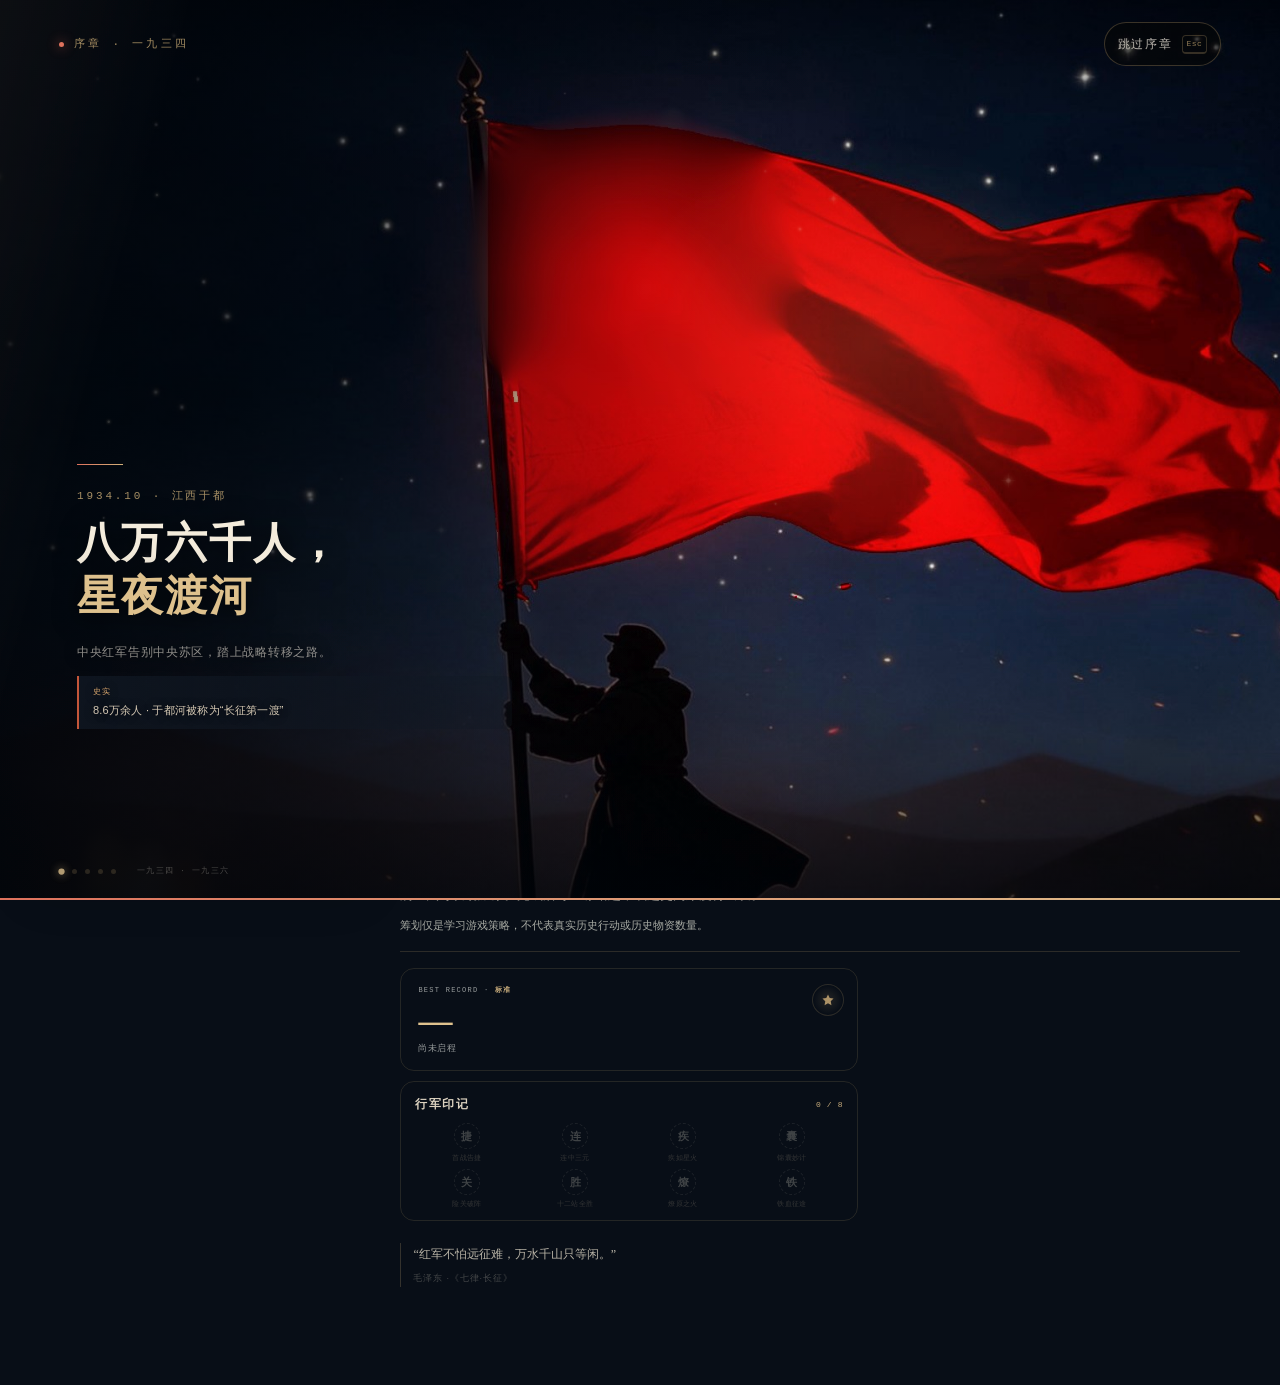
==== commit 911a55b2: "Add files via upload" ====
--- a/415--main/index.html
+++ b/415--main/index.html
@@ -318,7 +318,7 @@
     <div class="map-frame" id="mapFrame">
       <div class="map-svg" id="routeMap" role="group" aria-label="长征路线示意图：从江西于都出发，经湘江、遵义、赤水、金沙江、泸定桥、夹金山、草地、腊子口、吴起镇，到会宁会师，最终星火相传。"></div>
       <div class="map-stamp" aria-hidden="true"><b>长征</b><small>1934—1936</small></div>
-      <p class="map-tip">轻触星站 · 查看行军手记</p>
+      <button class="map-tip" id="mapTip" type="button">点击地图 · 查看路线全图</button>
     </div>
     <div class="journey-status">
       <div class="status-row">
@@ -633,6 +633,48 @@
     </section>
   </section>
 </main>
+
+<!-- ============ 站点转场 ============ -->
+<div class="station-transition" id="stationTransition" hidden aria-hidden="true">
+  <div class="st-media" id="stMedia">
+    <img class="st-bg" id="stImgBg" alt="" aria-hidden="true" decoding="async">
+    <img class="st-fg" id="stImg" alt="" decoding="async">
+  </div>
+  <div class="st-body">
+    <p class="st-kicker">MARCHING TO <i></i> 第 <b id="stIndex">02</b> 站</p>
+    <h2 class="st-name" id="stName">血战湘江</h2>
+    <p class="st-meta" id="stMeta">1934.11 · 广西·湘江</p>
+    <div class="st-line"><i id="stBar"></i></div>
+  </div>
+</div>
+
+<!-- ============ 路线全图 ============ -->
+<div class="map-view" id="mapView" hidden>
+  <button class="map-view-backdrop" id="mapViewBackdrop" type="button" aria-label="关闭路线全图"></button>
+  <div class="map-view-panel" role="dialog" aria-modal="true" aria-labelledby="mapViewTitle">
+    <header class="map-view-head">
+      <div>
+        <p class="kicker">THE LONG MARCH · 1934—1936</p>
+        <h2 id="mapViewTitle">长征路线全图</h2>
+      </div>
+      <button class="map-view-close" id="mapViewClose" type="button" aria-label="关闭路线全图">
+        <svg viewBox="0 0 24 24" aria-hidden="true"><path d="M6 6l12 12M18 6L6 18"/></svg>
+      </button>
+    </header>
+    <div class="map-view-stage" id="mapViewStage">
+      <img class="map-view-img" src="assets/route-map-crop.jpg" alt="中国工农红军长征路线示意图">
+      <div class="map-view-nodes" id="mapViewNodes"></div>
+    </div>
+    <footer class="map-view-foot">
+      <div class="mv-legend">
+        <span><i class="mv-dot is-done"></i>已抵达</span>
+        <span><i class="mv-dot is-current"></i>正在此地</span>
+        <span><i class="mv-dot"></i>待出发</span>
+      </div>
+      <small>底图为长征路线示意图，点位按史料地点标注 · 点击站点查看行军手记</small>
+    </footer>
+  </div>
+</div>
 
 <!-- ============ 行军手记 ============ -->
 <div class="dossier" id="dossier" hidden>
--- a/415--main/styles.css
+++ b/415--main/styles.css
@@ -942,6 +942,11 @@
   flex:1;
   min-height:0;
   margin:6px -7px 3px;
+  border-radius:18px;
+  background:
+    linear-gradient(180deg,rgba(7,12,19,.52),rgba(7,12,19,.7) 46%,rgba(7,12,19,.82)),
+    #0a121b url("assets/route-map.jpg") 50% 46%/cover no-repeat;
+  box-shadow:inset 0 0 0 1px rgba(232,196,133,.06),inset 0 -30px 40px -30px rgba(0,0,0,.8);
 }
 .map-svg{width:100%;height:100%}
 .map-svg svg{width:100%;height:100%;overflow:visible}
@@ -961,6 +966,10 @@
   letter-spacing:.03em;
   transition:fill .6s ease .3s,font-weight .3s;
   pointer-events:none;
+  paint-order:stroke;
+  stroke:rgba(7,12,19,.82);
+  stroke-width:3.2px;
+  stroke-linejoin:round;
 }
 .map-node:hover .badge{stroke:rgba(232,196,133,.95)}
 .map-node:hover .node-name{fill:#efddbb}
@@ -1012,6 +1021,7 @@
   transition:stroke-dashoffset 1.1s var(--ease-out);
   pointer-events:none;
 }
+.map-decor{opacity:.42}
 .map-decor .grid-line{stroke:rgba(232,196,133,.04);stroke-width:1}
 .map-decor .contour{fill:none;stroke:rgba(232,196,133,.07);stroke-width:1}
 .map-decor .mountain{fill:rgba(92,55,36,.16);stroke:rgba(232,196,133,.055);stroke-width:1}
@@ -1038,12 +1048,19 @@
   position:absolute;
   right:4px;bottom:4px;
   margin:0;
+  padding:3px 5px;
+  border:0;
+  border-radius:4px;
+  background:rgba(7,12,19,.55);
   font-family:var(--font-mono);
   font-size:7.5px;
   letter-spacing:.08em;
-  color:rgba(140,138,131,.55);
-  pointer-events:none;
-}
+  color:rgba(160,157,148,.75);
+  cursor:zoom-in;
+  transition:color .2s,background .2s;
+}
+.map-tip:hover,.map-tip:focus-visible{color:#e8c485;background:rgba(7,12,19,.85);outline:none}
+.map-frame{cursor:zoom-in}
 .journey-status{
   position:relative;
   z-index:2;
@@ -3569,3 +3586,247 @@
   0%,100%{opacity:.26;transform:scale(.94)}
   50%{opacity:.5;transform:scale(1.04)}
 }
+
+/* =========================================================
+   站点转场：答完一题 → 下一站开场前
+   ========================================================= */
+.station-transition{
+  position:fixed;
+  inset:0;
+  z-index:130;
+  display:grid;
+  place-items:center;
+  overflow:hidden;
+  background:#050a12;
+  opacity:0;
+  transition:opacity .26s ease;
+}
+.station-transition[hidden]{display:none}
+.station-transition.is-open{opacity:1}
+.st-media{
+  position:absolute;
+  inset:0;
+  overflow:hidden;
+  background:radial-gradient(120% 90% at 50% 26%,#13212f,#050a12 72%);
+}
+/* 背景：同图放大模糊，填满上下留白 */
+.st-bg{
+  position:absolute;
+  inset:-8%;
+  width:116%;
+  height:116%;
+  object-fit:cover;
+  object-position:50% 45%;
+  filter:blur(30px) saturate(.4) brightness(.3) sepia(.35);
+}
+/* 前景：整幅图按屏幕宽度铺开，不再整屏 cover 硬裁 */
+.st-fg{
+  position:absolute;
+  left:0;
+  top:50%;
+  width:100%;
+  height:min(56vh,56vw);
+  object-fit:cover;
+  object-position:50% 46%;
+  filter:sepia(.42) saturate(.6) contrast(1.04) brightness(.72);
+  transform:translateY(-50%) scale(1.03);
+  transition:transform 3.4s cubic-bezier(.2,.7,.3,1);
+  -webkit-mask-image:linear-gradient(180deg,transparent 0,#000 11%,#000 89%,transparent 100%);
+  mask-image:linear-gradient(180deg,transparent 0,#000 11%,#000 89%,transparent 100%);
+}
+.station-transition.is-open .st-fg{transform:translateY(-50%) scale(1)}
+.st-media::after{
+  content:"";
+  position:absolute;
+  inset:0;
+  background:
+    radial-gradient(58% 62% at 50% 50%,rgba(4,8,14,.58),rgba(4,8,14,0) 72%),
+    linear-gradient(180deg,rgba(4,8,14,.9),rgba(4,8,14,.22) 32%,rgba(4,8,14,.26) 68%,rgba(4,8,14,.94));
+}
+.st-body{
+  position:relative;
+  max-width:min(92vw,820px);
+  padding:24px;
+  text-align:center;
+  opacity:0;
+  transform:translateY(10px);
+  transition:opacity .42s ease .04s,transform .55s cubic-bezier(.2,.7,.3,1) .04s;
+}
+.station-transition.is-open .st-body{opacity:1;transform:none}
+.st-kicker{
+  display:flex;
+  align-items:center;
+  justify-content:center;
+  gap:10px;
+  margin:0 0 16px;
+  font-size:10.5px;
+  letter-spacing:.3em;
+  color:#b9965f;
+}
+.st-kicker i{display:block;width:26px;height:1px;background:linear-gradient(90deg,transparent,#b9965f)}
+.st-kicker b{font-family:var(--font-mono);font-size:13px;letter-spacing:.06em;color:#e8c485}
+.st-name{
+  margin:0;
+  font-family:var(--font-serif);
+  font-size:clamp(30px,6.4vw,58px);
+  font-weight:700;
+  line-height:1.3;
+  letter-spacing:.18em;
+  text-indent:.18em;
+  color:#f5e7cc;
+  text-shadow:0 2px 32px rgba(0,0,0,.7);
+}
+.st-meta{
+  margin:14px 0 0;
+  font-family:var(--font-mono);
+  font-size:11.5px;
+  letter-spacing:.14em;
+  color:#c3ab84;
+}
+.st-line{
+  width:min(320px,62vw);
+  height:2px;
+  margin:26px auto 0;
+  overflow:hidden;
+  background:rgba(232,196,133,.2);
+}
+.st-line i{
+  display:block;
+  height:100%;
+  background:linear-gradient(90deg,#b42d20,#e8c485);
+  transform:scaleX(0);
+  transform-origin:0 50%;
+}
+@media(max-width:760px){
+  .st-name{font-size:clamp(26px,8vw,40px)}
+  .st-meta{font-size:10.5px}
+  .st-line{margin-top:20px}
+}
+@media(prefers-reduced-motion:reduce){
+  .station-transition{transition:none}
+  .st-bg{transition:none}
+  .st-fg{transition:none;transform:translateY(-50%)}
+  .st-body{transition:none;transform:none}
+}
+
+/* =========================================================
+   路线全图：十二站按真实地点落在地图上
+   ========================================================= */
+.map-view{
+  position:fixed;
+  inset:0;
+  z-index:170;
+  display:grid;
+  place-items:center;
+  padding:clamp(8px,2vw,26px);
+}
+.map-view[hidden]{display:none}
+.map-view-backdrop{
+  position:absolute;
+  inset:0;
+  padding:0;
+  border:0;
+  background:rgba(3,7,12,.88);
+  -webkit-backdrop-filter:blur(7px);
+  backdrop-filter:blur(7px);
+  cursor:zoom-out;
+}
+.map-view-panel{
+  position:relative;
+  width:min(1140px,96vw,calc((92vh - 150px) * 1.227));
+  max-height:94vh;
+  display:flex;
+  flex-direction:column;
+  gap:10px;
+  padding:clamp(12px,1.5vw,20px);
+  border:1px solid rgba(232,196,133,.22);
+  border-radius:18px;
+  background:linear-gradient(160deg,#151f2d,#0a111a 72%);
+  box-shadow:0 40px 90px rgba(0,0,0,.6);
+  animation:mapViewIn .28s cubic-bezier(.2,.7,.3,1) both;
+}
+@keyframes mapViewIn{from{opacity:0;transform:translateY(8px) scale(.995)}to{opacity:1;transform:none}}
+.map-view-head{display:flex;align-items:flex-start;justify-content:space-between;gap:12px}
+.map-view-head .kicker{margin:0 0 3px;font-family:var(--font-mono);font-size:8.5px;letter-spacing:.2em;color:#b9965f}
+.map-view-head h2{margin:0;font-family:var(--font-serif);font-size:clamp(17px,1.8vw,22px);font-weight:700;letter-spacing:.05em;color:var(--cream)}
+.map-view-close{
+  flex:none;
+  width:34px;height:34px;
+  display:grid;place-items:center;
+  border:1px solid rgba(232,196,133,.26);
+  border-radius:50%;
+  background:transparent;
+  color:var(--cream);
+  cursor:pointer;
+}
+.map-view-close:hover{border-color:rgba(232,196,133,.6);background:rgba(232,196,133,.08)}
+.map-view-close svg{width:15px;height:15px;fill:none;stroke:currentColor;stroke-width:1.8;stroke-linecap:round}
+.map-view-stage{
+  position:relative;
+  width:100%;
+  aspect-ratio:1000/815;
+  overflow:hidden;
+  border-radius:12px;
+  background:#070c13;
+  box-shadow:inset 0 0 0 1px rgba(232,196,133,.12);
+}
+.map-view-img{display:block;width:100%;height:100%}
+.map-view-nodes{position:absolute;inset:0}
+.mv-node{
+  position:absolute;
+  width:0;height:0;
+  padding:0;border:0;
+  background:none;
+  color:#f2e3c4;
+  cursor:pointer;
+}
+.mv-pin{
+  position:absolute;
+  left:0;top:0;
+  transform:translate(-50%,-50%);
+  width:clamp(20px,2.1vw,26px);height:clamp(20px,2.1vw,26px);
+  display:grid;place-items:center;
+  border-radius:50%;
+  border:1.5px solid rgba(201,166,106,.85);
+  background:#0c141d;
+  color:#e8c485;
+  font-family:var(--font-mono);
+  font-size:clamp(9px,.95vw,11px);
+  box-shadow:0 0 0 4px rgba(6,11,18,.5),0 2px 8px rgba(0,0,0,.5);
+  transition:border-color .2s,background .2s,color .2s,transform .2s;
+}
+.mv-pin::after{content:"";position:absolute;inset:-9px;border-radius:50%}
+.mv-label{
+  position:absolute;
+  left:clamp(14px,1.7vw,20px);top:0;
+  transform:translateY(-50%);
+  white-space:nowrap;
+  padding:2px 8px;
+  border:1px solid rgba(232,196,133,.18);
+  border-radius:5px;
+  background:rgba(6,11,18,.74);
+  font-family:var(--font-serif);
+  font-size:clamp(10px,1.25vw,14px);
+  letter-spacing:.05em;
+  color:#efdcb8;
+  text-shadow:0 1px 2px rgba(0,0,0,.8);
+}
+.mv-node.is-left .mv-label{left:auto;right:clamp(14px,1.7vw,20px)}
+.mv-node.is-below .mv-label{left:0;top:22px;transform:translateX(-50%)}
+.mv-node:hover .mv-pin,.mv-node:focus-visible .mv-pin{border-color:#ffe0a6;background:#3a2114;color:#ffe6bd;transform:translate(-50%,-50%) scale(1.08)}
+.mv-node:focus-visible{outline:none}
+.mv-node:focus-visible .mv-label{outline:2px solid #e8c485;outline-offset:2px}
+.mv-node.is-done .mv-pin{background:#c98f3d;border-color:#f0cf95;color:#2a1708}
+.mv-node.is-current .mv-pin{background:#8d2f22;border-color:#f3d296;color:#ffe9c3}
+.map-view-foot{display:flex;align-items:center;justify-content:space-between;gap:14px;flex-wrap:wrap}
+.mv-legend{display:flex;gap:14px;font-size:10.5px;letter-spacing:.05em;color:#a3a49b}
+.mv-legend span{display:inline-flex;align-items:center;gap:6px}
+.mv-dot{width:9px;height:9px;border-radius:50%;border:1px solid rgba(232,196,133,.5);background:#0c141d}
+.mv-dot.is-done{background:#c98f3d;border-color:#f0cf95}
+.mv-dot.is-current{background:#8d2f22;border-color:#f3d296}
+.map-view-foot small{font-size:10px;letter-spacing:.02em;color:#7e7f79}
+@media(max-width:760px){
+  .map-view-panel{width:96vw;gap:8px}
+  .mv-label{display:none}
+  .map-view-foot small{display:none}
+}
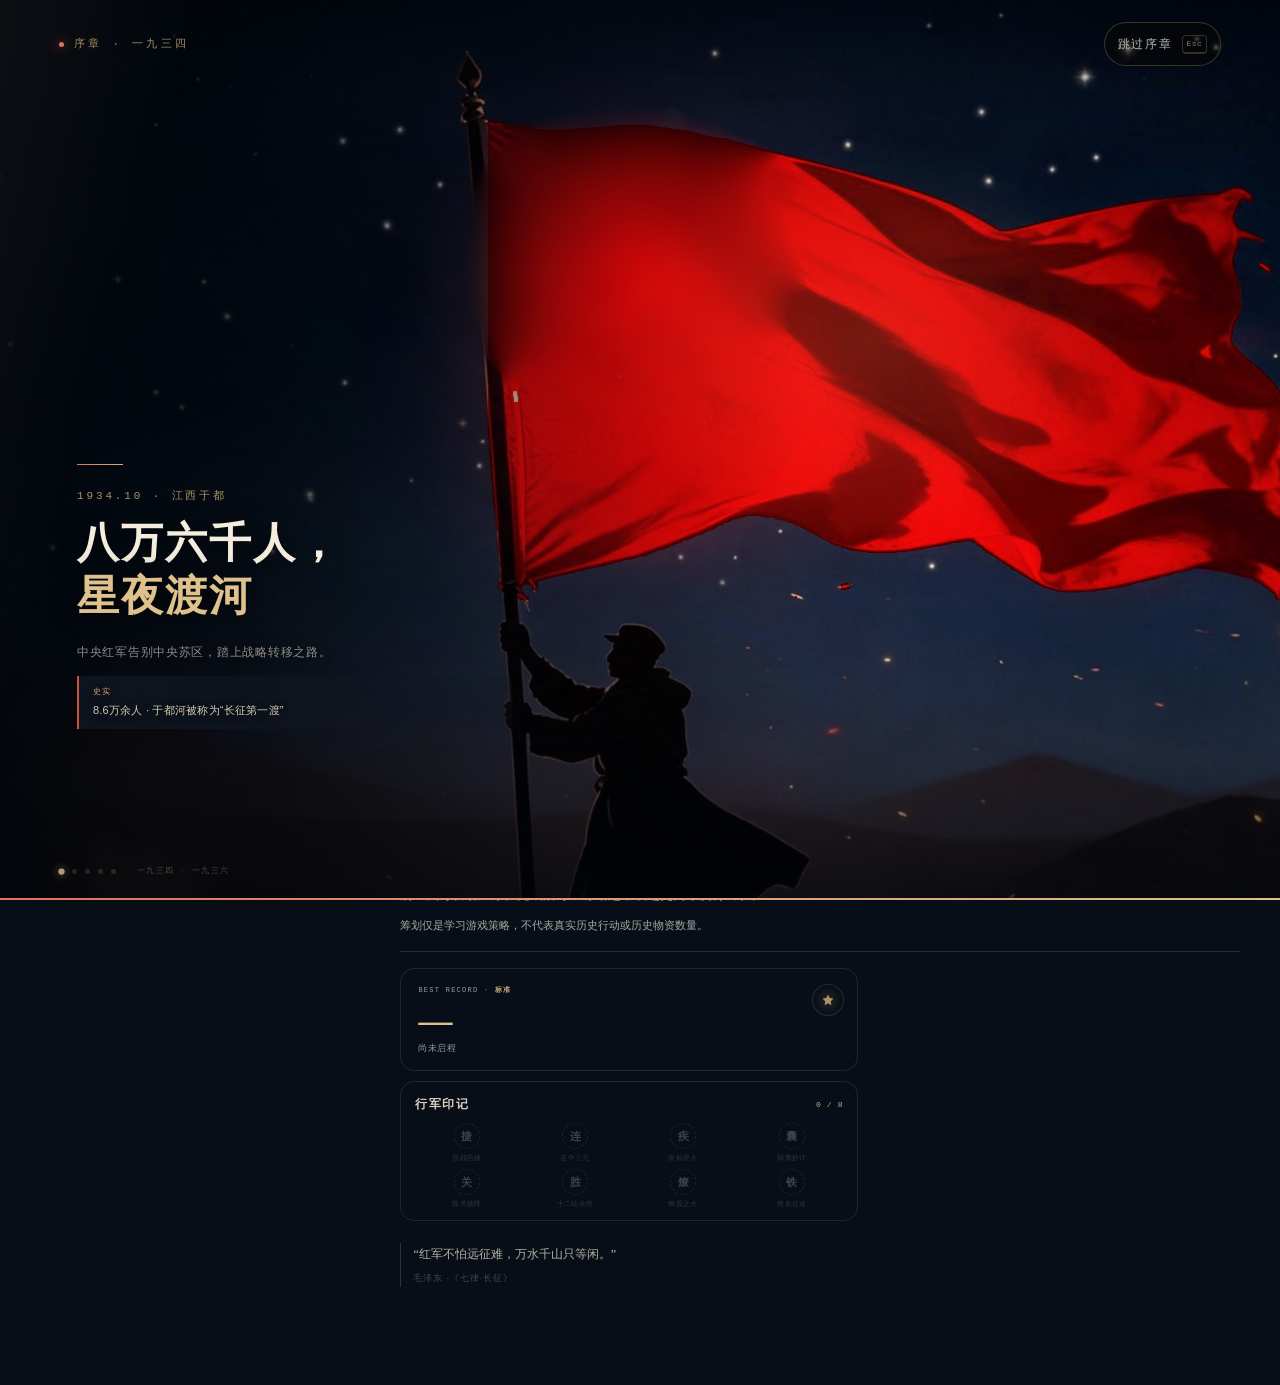
==== commit 0aa2d50b: "Add files via upload" ====
--- a/415--main/index.html
+++ b/415--main/index.html
@@ -5,7 +5,7 @@
 <meta name="viewport" content="width=device-width, initial-scale=1, viewport-fit=cover">
 <meta name="theme-color" content="#080e17">
 <title>星火长征 · 重走长征路</title>
-<meta name="description" content="纪念中国工农红军长征胜利九十周年：十二站星火问答，三种题型、五格星火、燎原时刻，支持手机与电脑。">
+<meta name="description" content="纪念中国工农红军长征胜利九十周年：十二站星火问答，四种题型、五格星火、燎原时刻，支持手机与电脑。">
 <link rel="icon" href="data:image/svg+xml,%3Csvg xmlns='http://www.w3.org/2000/svg' viewBox='0 0 64 64'%3E%3Crect width='64' height='64' rx='15' fill='%23070a10'/%3E%3Cpath d='M32 12l5.7 12 13.2 1.8-9.6 9.3 2.4 13.1L32 42l-11.7 6.2 2.4-13.1-9.6-9.3 13.2-1.8z' fill='%23e8c485'/%3E%3Ccircle cx='32' cy='32' r='3' fill='%23c94832'/%3E%3C/svg%3E">
 <link rel="stylesheet" href="styles.css">
 </head>
@@ -318,7 +318,7 @@
     <div class="map-frame" id="mapFrame">
       <div class="map-svg" id="routeMap" role="group" aria-label="长征路线示意图：从江西于都出发，经湘江、遵义、赤水、金沙江、泸定桥、夹金山、草地、腊子口、吴起镇，到会宁会师，最终星火相传。"></div>
       <div class="map-stamp" aria-hidden="true"><b>长征</b><small>1934—1936</small></div>
-      <button class="map-tip" id="mapTip" type="button">点击地图 · 查看路线全图</button>
+      <p class="map-tip">轻触星站 · 查看行军手记</p>
     </div>
     <div class="journey-status">
       <div class="status-row">
@@ -360,12 +360,12 @@
       </p>
       <h1 class="hero-title" id="gameTitle"><span>重走</span><em>长征</em><span>路</span></h1>
       <p class="hero-sub">十二站星火问答，重走二万五千里</p>
-      <p class="hero-copy">从于都河畔的星夜，到会宁城下的会师。三种题型、五格星火、<span class="nowrap">四道险关</span>——这一次，不只是答题，而是沿着长征的路，点亮一张星图。</p>
+      <p class="hero-copy">从于都河畔的星夜，到会宁城下的会师。四种题型、五格星火、<span class="nowrap">四道险关</span>——这一次，不只是答题，而是沿着长征的路，点亮一张星图。</p>
 
       <div class="start-stats" aria-label="游戏信息">
         <div><strong>12</strong><span>星站</span></div>
         <div><strong>4</strong><span>险关</span></div>
-        <div><strong>3</strong><span>题型</span></div>
+        <div><strong>4</strong><span>题型</span></div>
         <div><strong>8</strong><span>印记</span></div>
       </div>
 
@@ -496,6 +496,7 @@
           <span class="card-index" id="cardIndex">01 / 12</span>
         </div>
         <p class="stage-intro" id="stageIntro"></p>
+        <div class="question-brief" id="questionBrief" hidden></div>
         <h3 class="question-text" id="questionText" tabindex="-1"></h3>
 
         <div class="tool-strip" id="toolStrip" role="group" aria-label="行军锦囊，每局各可使用一次">
@@ -534,7 +535,6 @@
           </div>
           <p class="answer-line" id="answerLine"></p>
           <div class="source-card" id="sourceCard" hidden>
-            <div class="source-card-art" id="sourceCardArt" aria-hidden="true"></div>
             <div class="source-card-head">
               <span class="source-card-kicker" id="sourceCardKicker">史料卡</span>
               <span class="source-card-date" id="sourceCardDate"></span>
@@ -634,48 +634,6 @@
   </section>
 </main>
 
-<!-- ============ 站点转场 ============ -->
-<div class="station-transition" id="stationTransition" hidden aria-hidden="true">
-  <div class="st-media" id="stMedia">
-    <img class="st-bg" id="stImgBg" alt="" aria-hidden="true" decoding="async">
-    <img class="st-fg" id="stImg" alt="" decoding="async">
-  </div>
-  <div class="st-body">
-    <p class="st-kicker">MARCHING TO <i></i> 第 <b id="stIndex">02</b> 站</p>
-    <h2 class="st-name" id="stName">血战湘江</h2>
-    <p class="st-meta" id="stMeta">1934.11 · 广西·湘江</p>
-    <div class="st-line"><i id="stBar"></i></div>
-  </div>
-</div>
-
-<!-- ============ 路线全图 ============ -->
-<div class="map-view" id="mapView" hidden>
-  <button class="map-view-backdrop" id="mapViewBackdrop" type="button" aria-label="关闭路线全图"></button>
-  <div class="map-view-panel" role="dialog" aria-modal="true" aria-labelledby="mapViewTitle">
-    <header class="map-view-head">
-      <div>
-        <p class="kicker">THE LONG MARCH · 1934—1936</p>
-        <h2 id="mapViewTitle">长征路线全图</h2>
-      </div>
-      <button class="map-view-close" id="mapViewClose" type="button" aria-label="关闭路线全图">
-        <svg viewBox="0 0 24 24" aria-hidden="true"><path d="M6 6l12 12M18 6L6 18"/></svg>
-      </button>
-    </header>
-    <div class="map-view-stage" id="mapViewStage">
-      <img class="map-view-img" src="assets/route-map-crop.jpg" alt="中国工农红军长征路线示意图">
-      <div class="map-view-nodes" id="mapViewNodes"></div>
-    </div>
-    <footer class="map-view-foot">
-      <div class="mv-legend">
-        <span><i class="mv-dot is-done"></i>已抵达</span>
-        <span><i class="mv-dot is-current"></i>正在此地</span>
-        <span><i class="mv-dot"></i>待出发</span>
-      </div>
-      <small>底图为长征路线示意图，点位按史料地点标注 · 点击站点查看行军手记</small>
-    </footer>
-  </div>
-</div>
-
 <!-- ============ 行军手记 ============ -->
 <div class="dossier" id="dossier" hidden>
   <button class="dossier-backdrop" id="dossierBackdrop" type="button" aria-label="关闭行军手记"></button>
@@ -723,8 +681,9 @@
     <h2 id="helpTitle">如何走完这一程</h2>
     <div class="help-grid">
       <section>
-        <h3><i>壹</i>三种题型</h3>
+        <h3><i>壹</i>四种题型</h3>
         <p><b>单选</b> 从四个选项中选出正确答案。</p>
+        <p><b>多选</b> 选出全部正确选项后点“确认作答”（附加题使用）。</p>
         <p><b>排序</b> 按时间先后依次点选词条，选满即判定。</p>
         <p><b>配对</b> 先点左侧、再点右侧，连成一组；全部连好后确认。</p>
       </section>
--- a/415--main/styles.css
+++ b/415--main/styles.css
@@ -942,11 +942,6 @@
   flex:1;
   min-height:0;
   margin:6px -7px 3px;
-  border-radius:18px;
-  background:
-    linear-gradient(180deg,rgba(7,12,19,.52),rgba(7,12,19,.7) 46%,rgba(7,12,19,.82)),
-    #0a121b url("assets/route-map.jpg") 50% 46%/cover no-repeat;
-  box-shadow:inset 0 0 0 1px rgba(232,196,133,.06),inset 0 -30px 40px -30px rgba(0,0,0,.8);
 }
 .map-svg{width:100%;height:100%}
 .map-svg svg{width:100%;height:100%;overflow:visible}
@@ -966,10 +961,6 @@
   letter-spacing:.03em;
   transition:fill .6s ease .3s,font-weight .3s;
   pointer-events:none;
-  paint-order:stroke;
-  stroke:rgba(7,12,19,.82);
-  stroke-width:3.2px;
-  stroke-linejoin:round;
 }
 .map-node:hover .badge{stroke:rgba(232,196,133,.95)}
 .map-node:hover .node-name{fill:#efddbb}
@@ -1021,7 +1012,6 @@
   transition:stroke-dashoffset 1.1s var(--ease-out);
   pointer-events:none;
 }
-.map-decor{opacity:.42}
 .map-decor .grid-line{stroke:rgba(232,196,133,.04);stroke-width:1}
 .map-decor .contour{fill:none;stroke:rgba(232,196,133,.07);stroke-width:1}
 .map-decor .mountain{fill:rgba(92,55,36,.16);stroke:rgba(232,196,133,.055);stroke-width:1}
@@ -1048,19 +1038,12 @@
   position:absolute;
   right:4px;bottom:4px;
   margin:0;
-  padding:3px 5px;
-  border:0;
-  border-radius:4px;
-  background:rgba(7,12,19,.55);
   font-family:var(--font-mono);
   font-size:7.5px;
   letter-spacing:.08em;
-  color:rgba(160,157,148,.75);
-  cursor:zoom-in;
-  transition:color .2s,background .2s;
-}
-.map-tip:hover,.map-tip:focus-visible{color:#e8c485;background:rgba(7,12,19,.85);outline:none}
-.map-frame{cursor:zoom-in}
+  color:rgba(140,138,131,.55);
+  pointer-events:none;
+}
 .journey-status{
   position:relative;
   z-index:2;
@@ -1864,6 +1847,29 @@
 }
 .sort-reset:hover:not(:disabled){background:rgba(255,255,255,.3);border-color:rgba(105,84,60,.38)}
 .sort-reset:disabled{opacity:.4}
+
+/* ---------- 多选题 ---------- */
+.option.is-multi .option-key{border-radius:6px}
+.option.is-multi.is-picked{
+  border-color:rgba(180,45,32,.5);
+  background:rgba(180,45,32,.06);
+  box-shadow:0 0 0 1px rgba(180,45,32,.08) inset;
+}
+.option.is-multi.is-picked .option-key{background:var(--red);color:#fff}
+.option.is-multi.is-picked .option-text{font-weight:600}
+.multi-actions{display:flex;align-items:center;justify-content:space-between;gap:10px;margin-top:4px}
+.multi-status{font-size:9.5px;letter-spacing:.03em;color:rgba(105,84,60,.6)}
+.multi-confirm{
+  min-height:40px;padding:0 18px;
+  border:1px solid rgba(180,45,32,.55);
+  border-radius:10px;
+  background:var(--red);
+  color:#fff8ee;
+  font-size:12px;font-weight:700;letter-spacing:.06em;
+  transition:transform .15s,filter .15s,opacity .15s;
+}
+.multi-confirm:hover:not(:disabled){transform:translateY(-1px);filter:brightness(1.05)}
+.multi-confirm:disabled{opacity:.4;cursor:default;transform:none}
 
 /* ---------- 配对题 ---------- */
 .match-wrap{display:flex;flex-direction:column;gap:9px}
@@ -2431,6 +2437,39 @@
 }
 .briefing-rule::before{content:"";width:4px;height:4px;background:var(--red-bright);transform:rotate(45deg)}
 .briefing-hint{margin:11px 0 0;font-family:var(--font-mono);font-size:7.5px;letter-spacing:.14em;color:rgba(140,138,131,.5)}
+
+/* 敌军突袭预告：沿用险关预告卡片，换成朱红警报色 */
+.briefing.is-alert .briefing-panel{
+  background:
+    radial-gradient(circle at 50% -10%,rgba(216,88,61,.42),transparent 52%),
+    linear-gradient(165deg,rgba(31,20,22,.98),rgba(8,9,14,.99));
+  border-color:rgba(229,106,80,.36);
+  box-shadow:0 42px 120px rgba(0,0,0,.66),0 0 0 1px rgba(229,106,80,.12),0 0 90px rgba(216,88,61,.2),inset 0 1px 0 rgba(255,244,218,.07);
+}
+.briefing.is-alert .kicker{color:var(--red-bright)}
+.briefing.is-alert .briefing-no{color:rgba(229,106,80,.8)}
+.briefing.is-alert .briefing-panel h2{color:#fbe7dc;text-shadow:0 0 50px rgba(229,106,80,.38)}
+.briefing.is-alert .briefing-meta{color:rgba(240,160,130,.85)}
+.briefing.is-alert .briefing-rule{border-color:rgba(229,106,80,.4);background:rgba(229,106,80,.1)}
+.briefing.is-alert .briefing-orbit i:nth-child(3){border-color:rgba(229,106,80,.32)}
+.briefing.is-alert .briefing-panel::before{background:linear-gradient(90deg,transparent,rgba(229,106,80,.95),transparent)}
+
+/* 不忘历史：结语卡，金棕纪念色，无按钮、3 秒自动进入 */
+.briefing.is-history .briefing-panel{
+  background:
+    radial-gradient(circle at 50% -10%,rgba(232,196,133,.3),transparent 52%),
+    linear-gradient(165deg,rgba(30,28,24,.98),rgba(8,9,14,.99));
+  border-color:rgba(232,196,133,.4);
+  box-shadow:0 42px 120px rgba(0,0,0,.66),0 0 0 1px rgba(232,196,133,.12),0 0 90px rgba(232,196,133,.16),inset 0 1px 0 rgba(255,244,218,.07);
+}
+.briefing.is-history .kicker{color:var(--gold)}
+.briefing.is-history .briefing-no{color:rgba(232,196,133,.8)}
+.briefing.is-history .briefing-panel h2{color:#f7e8c8;text-shadow:0 0 50px rgba(232,196,133,.4)}
+.briefing.is-history .briefing-meta{color:var(--gold-soft)}
+.briefing.is-history .briefing-rule{border-color:rgba(232,196,133,.36);background:rgba(232,196,133,.08);color:var(--gold)}
+.briefing.is-history .briefing-rule::before{background:var(--gold)}
+.briefing.is-history .briefing-panel::before{background:linear-gradient(90deg,transparent,rgba(232,196,133,.95),transparent)}
+.briefing.is-history .briefing-hint{color:rgba(232,196,133,.55)}
 
 /* =========================================================
    玩法说明
@@ -3255,57 +3294,81 @@
   transform:rotate(-6deg);
   pointer-events:none;
 }
-
-/* ---------- 史料卡插图：木刻 / 水墨风内联 SVG ---------- */
-.source-card::before{z-index:2}
-.source-card-art{
-  position:relative;
-  margin:-14px -15px 11px;
-  height:88px;
-  overflow:hidden;
-  border-bottom:1px solid rgba(150,111,59,.26);
-  background:radial-gradient(120% 100% at 28% 0%,#f8eeda 0%,#ecdaba 62%,#dfc9a4 100%);
-  box-shadow:inset 0 -16px 22px -14px rgba(92,66,38,.5);
-}
-.source-card-art[hidden]{display:none}
-.source-card-art>svg{display:block;width:100%;height:100%}
-.source-card-art>img{display:block;width:100%;height:100%;object-fit:cover;object-position:50% 46%;filter:sepia(.5) saturate(.55) contrast(1.1)}
-.source-card-art.is-photo::before{
-  content:"";
-  position:absolute;
-  inset:0;
-  z-index:1;
-  pointer-events:none;
-  background:radial-gradient(130% 150% at 50% 42%,rgba(247,238,219,0) 52%,rgba(70,48,26,.3) 100%);
-}
-.source-card-art::after{
-  content:"";
-  position:absolute;
-  inset:0;
-  pointer-events:none;
-  background-image:radial-gradient(rgba(59,42,27,.55) .45px,transparent .55px);
-  background-size:3px 3px;
-  opacity:.13;
-  mix-blend-mode:multiply;
-}
-.sa-ink{fill:#3b2a1b}
-.sa-soft{fill:#7d6247;opacity:.45}
-.sa-water{fill:#c9b48f;opacity:.55}
-.sa-red{fill:#a3372a}
-.sa-gold{fill:#b8843f}
-.sa-paper{fill:#f7eedb}
-.sa-star{fill:#b8843f;opacity:.75}
-.sa-line{fill:none;stroke:#3b2a1b;stroke-width:1.3;stroke-linecap:round;stroke-linejoin:round;opacity:.62}
-.sa-line-thin{fill:none;stroke:#3b2a1b;stroke-width:.85;stroke-linecap:round;opacity:.36}
-.sa-figf{fill:#3b2a1b}
-
 @media(max-width:760px){
   .source-card{margin-top:13px;padding:12px 12px 10px}
-  .source-card-art{height:74px;margin:-12px -12px 9px}
   .source-card h4{font-size:14.5px;padding-right:34px}
   .source-card li{font-size:11px;line-height:1.75}
   .source-card-source{font-size:7.5px}
   .source-card-seal{width:28px;height:28px;font-size:8px;right:8px;bottom:7px}
+}
+
+/* ---------- 历史小提问卡（答题前的一张史实卡） ---------- */
+.question-brief{margin:0 0 14px}
+.q-brief{
+  position:relative;
+  padding:13px 15px 12px;
+  border:1px solid rgba(150,111,59,.3);
+  border-radius:12px;
+  background:linear-gradient(145deg,rgba(255,250,238,.86),rgba(236,218,187,.55));
+  overflow:hidden;
+  animation:reveal .45s ease both;
+}
+.q-brief::before{
+  content:"";
+  position:absolute;
+  left:0;top:0;right:0;
+  height:2.5px;
+  background:linear-gradient(90deg,#a63a2a,#d6a35e 46%,transparent);
+}
+.q-brief-head{display:flex;align-items:baseline;justify-content:space-between;gap:10px;margin-bottom:4px}
+.q-brief-kicker{font-size:8.5px;font-weight:700;letter-spacing:.13em;color:#9c4c35;white-space:nowrap}
+.q-brief-date{font-family:var(--font-mono);font-size:8px;letter-spacing:.03em;color:#846b4e;text-align:right}
+.q-brief-body{padding-right:42px}
+.q-brief-title{
+  display:block;
+  font-family:var(--font-serif);
+  font-size:14.5px;line-height:1.5;letter-spacing:.03em;
+  color:#35251a;margin-bottom:4px;
+}
+.q-brief-text{margin:0;font-size:11.5px;line-height:1.85;color:#5e4c39}
+.q-brief-ask{
+  margin:7px 0 0;
+  padding:7px 10px;
+  border-left:2px solid #a63a2a;
+  border-radius:0 6px 6px 0;
+  background:rgba(166,58,42,.055);
+  font-size:11.5px;line-height:1.75;color:#7d3a2b;font-weight:600;
+}
+.q-brief-seal{
+  position:absolute;
+  right:11px;bottom:9px;
+  width:34px;height:34px;
+  display:grid;place-items:center;
+  border:1.5px solid rgba(166,58,42,.45);
+  border-radius:3px;
+  color:rgba(150,49,35,.55);
+  font-family:var(--font-serif);
+  font-size:9px;letter-spacing:1px;
+  transform:rotate(-6deg);
+  pointer-events:none;
+}
+/* 敌军突袭：同款纸面卡片，军情用朱红强调 */
+.q-brief-alert{
+  background:linear-gradient(145deg,rgba(255,246,236,.92),rgba(238,214,190,.6));
+}
+.q-brief-alert::before{background:linear-gradient(90deg,#8f2a1c,#d6a35e 46%,transparent)}
+.q-brief-alert .q-brief-kicker{color:#a63628}
+.q-brief-alert .q-brief-title{color:#7d2b1f;letter-spacing:.06em}
+.q-brief-alert .q-brief-ask{border-left-color:#8f2a1c;background:rgba(166,58,42,.08)}
+.q-brief-alert .q-brief-seal{color:rgba(150,40,28,.7);border-color:rgba(166,58,42,.55)}
+@media(max-width:760px){
+  .question-brief{margin-bottom:11px}
+  .q-brief{padding:11px 12px 10px}
+  .q-brief-body{padding-right:0}
+  .q-brief-title{font-size:13.5px}
+  .q-brief-text{font-size:11px}
+  .q-brief-ask{font-size:11px}
+  .q-brief-seal{display:none}
 }
 #prologue .scene-audio-controls{display:none!important}
 
@@ -3586,247 +3649,3 @@
   0%,100%{opacity:.26;transform:scale(.94)}
   50%{opacity:.5;transform:scale(1.04)}
 }
-
-/* =========================================================
-   站点转场：答完一题 → 下一站开场前
-   ========================================================= */
-.station-transition{
-  position:fixed;
-  inset:0;
-  z-index:130;
-  display:grid;
-  place-items:center;
-  overflow:hidden;
-  background:#050a12;
-  opacity:0;
-  transition:opacity .26s ease;
-}
-.station-transition[hidden]{display:none}
-.station-transition.is-open{opacity:1}
-.st-media{
-  position:absolute;
-  inset:0;
-  overflow:hidden;
-  background:radial-gradient(120% 90% at 50% 26%,#13212f,#050a12 72%);
-}
-/* 背景：同图放大模糊，填满上下留白 */
-.st-bg{
-  position:absolute;
-  inset:-8%;
-  width:116%;
-  height:116%;
-  object-fit:cover;
-  object-position:50% 45%;
-  filter:blur(30px) saturate(.4) brightness(.3) sepia(.35);
-}
-/* 前景：整幅图按屏幕宽度铺开，不再整屏 cover 硬裁 */
-.st-fg{
-  position:absolute;
-  left:0;
-  top:50%;
-  width:100%;
-  height:min(56vh,56vw);
-  object-fit:cover;
-  object-position:50% 46%;
-  filter:sepia(.42) saturate(.6) contrast(1.04) brightness(.72);
-  transform:translateY(-50%) scale(1.03);
-  transition:transform 3.4s cubic-bezier(.2,.7,.3,1);
-  -webkit-mask-image:linear-gradient(180deg,transparent 0,#000 11%,#000 89%,transparent 100%);
-  mask-image:linear-gradient(180deg,transparent 0,#000 11%,#000 89%,transparent 100%);
-}
-.station-transition.is-open .st-fg{transform:translateY(-50%) scale(1)}
-.st-media::after{
-  content:"";
-  position:absolute;
-  inset:0;
-  background:
-    radial-gradient(58% 62% at 50% 50%,rgba(4,8,14,.58),rgba(4,8,14,0) 72%),
-    linear-gradient(180deg,rgba(4,8,14,.9),rgba(4,8,14,.22) 32%,rgba(4,8,14,.26) 68%,rgba(4,8,14,.94));
-}
-.st-body{
-  position:relative;
-  max-width:min(92vw,820px);
-  padding:24px;
-  text-align:center;
-  opacity:0;
-  transform:translateY(10px);
-  transition:opacity .42s ease .04s,transform .55s cubic-bezier(.2,.7,.3,1) .04s;
-}
-.station-transition.is-open .st-body{opacity:1;transform:none}
-.st-kicker{
-  display:flex;
-  align-items:center;
-  justify-content:center;
-  gap:10px;
-  margin:0 0 16px;
-  font-size:10.5px;
-  letter-spacing:.3em;
-  color:#b9965f;
-}
-.st-kicker i{display:block;width:26px;height:1px;background:linear-gradient(90deg,transparent,#b9965f)}
-.st-kicker b{font-family:var(--font-mono);font-size:13px;letter-spacing:.06em;color:#e8c485}
-.st-name{
-  margin:0;
-  font-family:var(--font-serif);
-  font-size:clamp(30px,6.4vw,58px);
-  font-weight:700;
-  line-height:1.3;
-  letter-spacing:.18em;
-  text-indent:.18em;
-  color:#f5e7cc;
-  text-shadow:0 2px 32px rgba(0,0,0,.7);
-}
-.st-meta{
-  margin:14px 0 0;
-  font-family:var(--font-mono);
-  font-size:11.5px;
-  letter-spacing:.14em;
-  color:#c3ab84;
-}
-.st-line{
-  width:min(320px,62vw);
-  height:2px;
-  margin:26px auto 0;
-  overflow:hidden;
-  background:rgba(232,196,133,.2);
-}
-.st-line i{
-  display:block;
-  height:100%;
-  background:linear-gradient(90deg,#b42d20,#e8c485);
-  transform:scaleX(0);
-  transform-origin:0 50%;
-}
-@media(max-width:760px){
-  .st-name{font-size:clamp(26px,8vw,40px)}
-  .st-meta{font-size:10.5px}
-  .st-line{margin-top:20px}
-}
-@media(prefers-reduced-motion:reduce){
-  .station-transition{transition:none}
-  .st-bg{transition:none}
-  .st-fg{transition:none;transform:translateY(-50%)}
-  .st-body{transition:none;transform:none}
-}
-
-/* =========================================================
-   路线全图：十二站按真实地点落在地图上
-   ========================================================= */
-.map-view{
-  position:fixed;
-  inset:0;
-  z-index:170;
-  display:grid;
-  place-items:center;
-  padding:clamp(8px,2vw,26px);
-}
-.map-view[hidden]{display:none}
-.map-view-backdrop{
-  position:absolute;
-  inset:0;
-  padding:0;
-  border:0;
-  background:rgba(3,7,12,.88);
-  -webkit-backdrop-filter:blur(7px);
-  backdrop-filter:blur(7px);
-  cursor:zoom-out;
-}
-.map-view-panel{
-  position:relative;
-  width:min(1140px,96vw,calc((92vh - 150px) * 1.227));
-  max-height:94vh;
-  display:flex;
-  flex-direction:column;
-  gap:10px;
-  padding:clamp(12px,1.5vw,20px);
-  border:1px solid rgba(232,196,133,.22);
-  border-radius:18px;
-  background:linear-gradient(160deg,#151f2d,#0a111a 72%);
-  box-shadow:0 40px 90px rgba(0,0,0,.6);
-  animation:mapViewIn .28s cubic-bezier(.2,.7,.3,1) both;
-}
-@keyframes mapViewIn{from{opacity:0;transform:translateY(8px) scale(.995)}to{opacity:1;transform:none}}
-.map-view-head{display:flex;align-items:flex-start;justify-content:space-between;gap:12px}
-.map-view-head .kicker{margin:0 0 3px;font-family:var(--font-mono);font-size:8.5px;letter-spacing:.2em;color:#b9965f}
-.map-view-head h2{margin:0;font-family:var(--font-serif);font-size:clamp(17px,1.8vw,22px);font-weight:700;letter-spacing:.05em;color:var(--cream)}
-.map-view-close{
-  flex:none;
-  width:34px;height:34px;
-  display:grid;place-items:center;
-  border:1px solid rgba(232,196,133,.26);
-  border-radius:50%;
-  background:transparent;
-  color:var(--cream);
-  cursor:pointer;
-}
-.map-view-close:hover{border-color:rgba(232,196,133,.6);background:rgba(232,196,133,.08)}
-.map-view-close svg{width:15px;height:15px;fill:none;stroke:currentColor;stroke-width:1.8;stroke-linecap:round}
-.map-view-stage{
-  position:relative;
-  width:100%;
-  aspect-ratio:1000/815;
-  overflow:hidden;
-  border-radius:12px;
-  background:#070c13;
-  box-shadow:inset 0 0 0 1px rgba(232,196,133,.12);
-}
-.map-view-img{display:block;width:100%;height:100%}
-.map-view-nodes{position:absolute;inset:0}
-.mv-node{
-  position:absolute;
-  width:0;height:0;
-  padding:0;border:0;
-  background:none;
-  color:#f2e3c4;
-  cursor:pointer;
-}
-.mv-pin{
-  position:absolute;
-  left:0;top:0;
-  transform:translate(-50%,-50%);
-  width:clamp(20px,2.1vw,26px);height:clamp(20px,2.1vw,26px);
-  display:grid;place-items:center;
-  border-radius:50%;
-  border:1.5px solid rgba(201,166,106,.85);
-  background:#0c141d;
-  color:#e8c485;
-  font-family:var(--font-mono);
-  font-size:clamp(9px,.95vw,11px);
-  box-shadow:0 0 0 4px rgba(6,11,18,.5),0 2px 8px rgba(0,0,0,.5);
-  transition:border-color .2s,background .2s,color .2s,transform .2s;
-}
-.mv-pin::after{content:"";position:absolute;inset:-9px;border-radius:50%}
-.mv-label{
-  position:absolute;
-  left:clamp(14px,1.7vw,20px);top:0;
-  transform:translateY(-50%);
-  white-space:nowrap;
-  padding:2px 8px;
-  border:1px solid rgba(232,196,133,.18);
-  border-radius:5px;
-  background:rgba(6,11,18,.74);
-  font-family:var(--font-serif);
-  font-size:clamp(10px,1.25vw,14px);
-  letter-spacing:.05em;
-  color:#efdcb8;
-  text-shadow:0 1px 2px rgba(0,0,0,.8);
-}
-.mv-node.is-left .mv-label{left:auto;right:clamp(14px,1.7vw,20px)}
-.mv-node.is-below .mv-label{left:0;top:22px;transform:translateX(-50%)}
-.mv-node:hover .mv-pin,.mv-node:focus-visible .mv-pin{border-color:#ffe0a6;background:#3a2114;color:#ffe6bd;transform:translate(-50%,-50%) scale(1.08)}
-.mv-node:focus-visible{outline:none}
-.mv-node:focus-visible .mv-label{outline:2px solid #e8c485;outline-offset:2px}
-.mv-node.is-done .mv-pin{background:#c98f3d;border-color:#f0cf95;color:#2a1708}
-.mv-node.is-current .mv-pin{background:#8d2f22;border-color:#f3d296;color:#ffe9c3}
-.map-view-foot{display:flex;align-items:center;justify-content:space-between;gap:14px;flex-wrap:wrap}
-.mv-legend{display:flex;gap:14px;font-size:10.5px;letter-spacing:.05em;color:#a3a49b}
-.mv-legend span{display:inline-flex;align-items:center;gap:6px}
-.mv-dot{width:9px;height:9px;border-radius:50%;border:1px solid rgba(232,196,133,.5);background:#0c141d}
-.mv-dot.is-done{background:#c98f3d;border-color:#f0cf95}
-.mv-dot.is-current{background:#8d2f22;border-color:#f3d296}
-.map-view-foot small{font-size:10px;letter-spacing:.02em;color:#7e7f79}
-@media(max-width:760px){
-  .map-view-panel{width:96vw;gap:8px}
-  .mv-label{display:none}
-  .map-view-foot small{display:none}
-}
